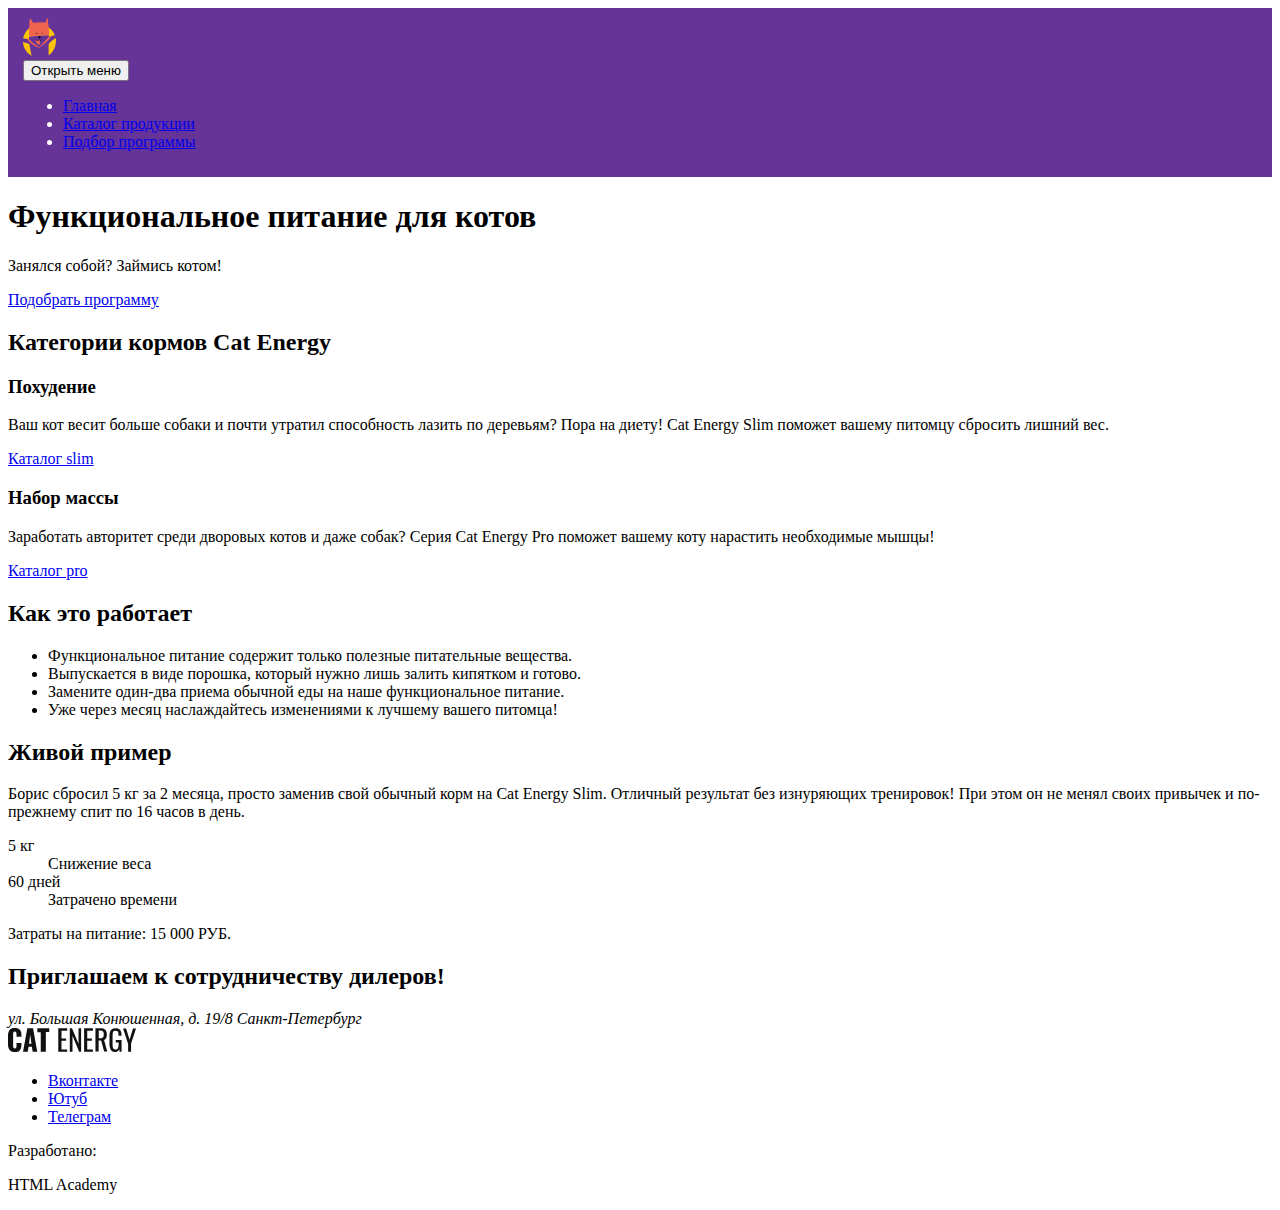
==== index.html @ b2263fe3 "Deploying to gh-pages from @ Darrres/2329309-cat-energy-2@6ab09c2be4e5ae93dc89488f5a3c8273538a83f4 🚀" ====
<!DOCTYPE html><html class="page" lang="ru"><head><meta charset="UTF-8"><title>Cat Energy</title><meta name="viewport" content="width=device-width,initial-scale=1"><link rel="stylesheet" href="styles/styles.css"><script src="scripts/index.js" defer="defer"></script></head><body class="page__body"><header class="header"><a class="header__logo" href="index.html"><img class="header__logo-image" src="images/logo-mobile.svg" width="33" height="38" alt="Логотип Cat Energy"></a><nav class="navigation"><button class="navigation__toggle" type="button"><span class="visually-hidden">Открыть меню</span></button><ul class="navigation__list site-menu"><li class="site-menu__item"><a class="site-menu__link" href="index.html">Главная</a></li><li class="site-menu__item"><a class="site-menu__link" href="catalog.html">Каталог продукции</a></li><li class="site-menu__item"><a class="site-menu__link" href="#">Подбор программы</a></li></ul></nav></header><main class="main"><section class="hero"><h1 class="hero__title">Функциональное питание для котов</h1><p class="hero__text">Занялся собой? Займись котом!</p><a class="hero__button" href="#">Подобрать программу</a></section><section class="programs"><h2 class="visually-hidden">Категории кормов Cat Energy</h2><div class="programs__wrapper programs-card"><h3 class="programs-card__title">Похудение</h3><p class="programs-card__text">Ваш кот весит больше собаки и почти утратил способность лазить по деревьям? Пора на диету! Cat Energy Slim поможет вашему питомцу сбросить лишний вес.</p><a class="programs-card__button" href="#">Каталог slim</a></div><div class="programs__wrapper programs-card"><h3 class="programs-card__title">Набор массы</h3><p class="programs-card__text">Заработать авторитет среди дворовых котов и даже собак? Серия Cat Energy Pro поможет вашему коту нарастить необходимые мышцы!</p><a class="programs-card__button" href="#">Каталог pro</a></div></section><section class="process"><h2 class="process__title">Как это работает</h2><ul class="process__list"><li class="process__item">Функциональное питание содержит только полезные питательные вещества.</li><li class="process__item">Выпускается в виде порошка, который нужно лишь залить кипятком и готово.</li><li class="process__item">Замените один-два приема обычной еды на наше функциональное питание.</li><li class="process__item">Уже через месяц наслаждайтесь изменениями к лучшему вашего питомца!</li></ul></section><section class="example"><h2 class="example__title">Живой пример</h2><p class="example__text">Борис сбросил 5 кг за 2 месяца, просто заменив свой обычный корм на Cat Energy Slim. Отличный результат без изнуряющих тренировок! При этом он не менял своих привычек и по-прежнему спит по 16 часов в день.</p><dl class="example__list"><div class="example__item"><dt class="example__number">5 кг</dt><dd class="example__description">Снижение веса</dd></div><div class="example__item"><dt class="example__number">60 дней</dt><dd class="example__description">Затрачено времени</dd></div></dl><p class="example__spand">Затраты на питание: 15 000 РУБ.</p></section><section class="partnership"><h2 class="partnership__title">Приглашаем к сотрудничеству дилеров!</h2><address class="partnership__adress">ул. Большая Конюшенная, д. 19/8 Санкт-Петербург</address></section></main><footer class="footer"><a class="footer__logo" href="index.html"><img class="footer__logo-name" src="images/logo-name.svg" width="128" height="24" alt="Логотип Cat Energy"></a><ul class="footer__list social"><li class="social__item"><a class="social__link" href="#"><span class="visually-hidden">Вконтакте</span></a></li><li class="social__item"><a class="social__link" href="#"><span class="visually-hidden">Ютуб</span></a></li><li class="social__item"><a class="social__link" href="#"><span class="visually-hidden">Телеграм</span></a></li></ul><div class="footer__developer developer"><span class="visually-hidden">Разработано:</span><p class="developer__text">HTML Academy</p></div></footer></body></html>
---- styles/styles.css ----
.header{color:#fff;background-color:#639;padding:10px 15px}
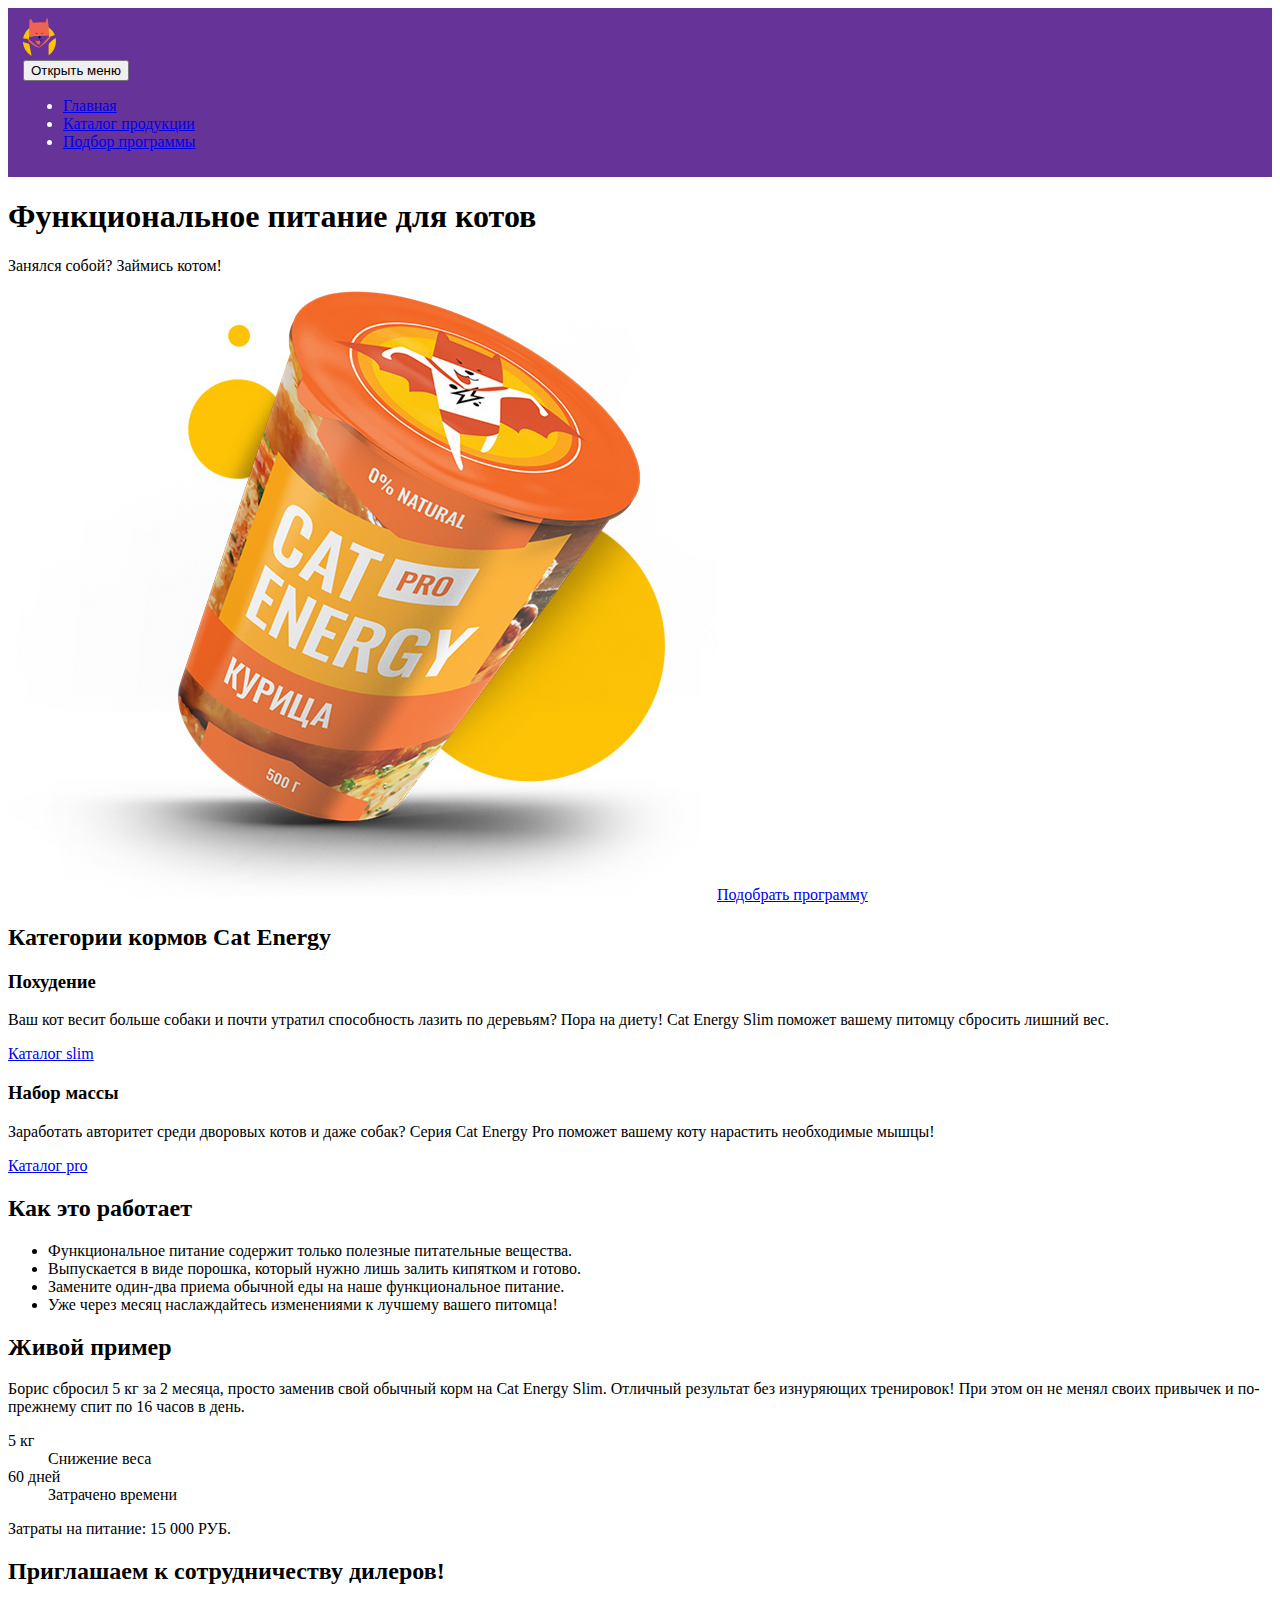
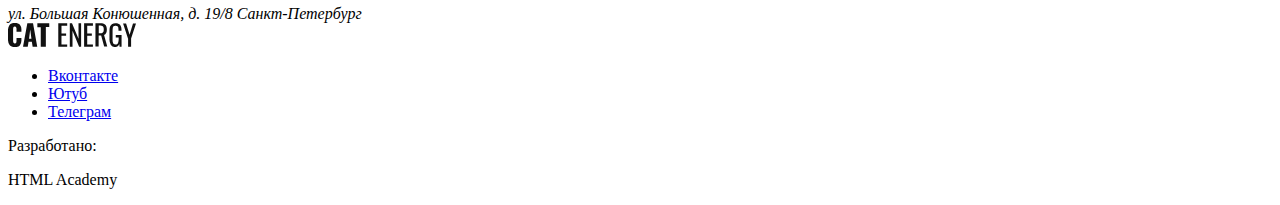
==== commit 2a212872: "Deploying to gh-pages from @ Darrres/2329309-cat-energy-2@322de628697f7ac5a20316a4267c44ca3bed93e6 🚀" ====
--- a/index.html
+++ b/index.html
@@ -1 +1 @@
-<!DOCTYPE html><html class="page" lang="ru"><head><meta charset="UTF-8"><title>Cat Energy</title><meta name="viewport" content="width=device-width,initial-scale=1"><link rel="stylesheet" href="styles/styles.css"><script src="scripts/index.js" defer="defer"></script></head><body class="page__body"><header class="header"><a class="header__logo" href="index.html"><img class="header__logo-image" src="images/logo-mobile.svg" width="33" height="38" alt="Логотип Cat Energy"></a><nav class="navigation"><button class="navigation__toggle" type="button"><span class="visually-hidden">Открыть меню</span></button><ul class="navigation__list site-menu"><li class="site-menu__item"><a class="site-menu__link" href="index.html">Главная</a></li><li class="site-menu__item"><a class="site-menu__link" href="catalog.html">Каталог продукции</a></li><li class="site-menu__item"><a class="site-menu__link" href="#">Подбор программы</a></li></ul></nav></header><main class="main"><section class="hero"><h1 class="hero__title">Функциональное питание для котов</h1><p class="hero__text">Занялся собой? Займись котом!</p><a class="hero__button" href="#">Подобрать программу</a></section><section class="programs"><h2 class="visually-hidden">Категории кормов Cat Energy</h2><div class="programs__wrapper programs-card"><h3 class="programs-card__title">Похудение</h3><p class="programs-card__text">Ваш кот весит больше собаки и почти утратил способность лазить по деревьям? Пора на диету! Cat Energy Slim поможет вашему питомцу сбросить лишний вес.</p><a class="programs-card__button" href="#">Каталог slim</a></div><div class="programs__wrapper programs-card"><h3 class="programs-card__title">Набор массы</h3><p class="programs-card__text">Заработать авторитет среди дворовых котов и даже собак? Серия Cat Energy Pro поможет вашему коту нарастить необходимые мышцы!</p><a class="programs-card__button" href="#">Каталог pro</a></div></section><section class="process"><h2 class="process__title">Как это работает</h2><ul class="process__list"><li class="process__item">Функциональное питание содержит только полезные питательные вещества.</li><li class="process__item">Выпускается в виде порошка, который нужно лишь залить кипятком и готово.</li><li class="process__item">Замените один-два приема обычной еды на наше функциональное питание.</li><li class="process__item">Уже через месяц наслаждайтесь изменениями к лучшему вашего питомца!</li></ul></section><section class="example"><h2 class="example__title">Живой пример</h2><p class="example__text">Борис сбросил 5 кг за 2 месяца, просто заменив свой обычный корм на Cat Energy Slim. Отличный результат без изнуряющих тренировок! При этом он не менял своих привычек и по-прежнему спит по 16 часов в день.</p><dl class="example__list"><div class="example__item"><dt class="example__number">5 кг</dt><dd class="example__description">Снижение веса</dd></div><div class="example__item"><dt class="example__number">60 дней</dt><dd class="example__description">Затрачено времени</dd></div></dl><p class="example__spand">Затраты на питание: 15 000 РУБ.</p></section><section class="partnership"><h2 class="partnership__title">Приглашаем к сотрудничеству дилеров!</h2><address class="partnership__adress">ул. Большая Конюшенная, д. 19/8 Санкт-Петербург</address></section></main><footer class="footer"><a class="footer__logo" href="index.html"><img class="footer__logo-name" src="images/logo-name.svg" width="128" height="24" alt="Логотип Cat Energy"></a><ul class="footer__list social"><li class="social__item"><a class="social__link" href="#"><span class="visually-hidden">Вконтакте</span></a></li><li class="social__item"><a class="social__link" href="#"><span class="visually-hidden">Ютуб</span></a></li><li class="social__item"><a class="social__link" href="#"><span class="visually-hidden">Телеграм</span></a></li></ul><div class="footer__developer developer"><span class="visually-hidden">Разработано:</span><p class="developer__text">HTML Academy</p></div></footer></body></html>+<!DOCTYPE html><html class="page" lang="ru"><head><meta charset="UTF-8"><title>Cat Energy</title><meta name="viewport" content="width=device-width,initial-scale=1"><link rel="icon" href="favicon.ico"><link rel="icon" href="favicons/icon.svg" type="image/svg+xml"><link rel="apple-touch-icon" href="favicons/apple.png"><link rel="manifest" href="manifest.webmanifest"><link rel="stylesheet" href="styles/styles.css"><script src="scripts/index.js" defer="defer"></script></head><body class="page__body"><header class="header"><a class="header__logo" href="index.html"><img class="header__logo-image" src="images/logo-mobile.svg" width="33" height="38" alt="Логотип Cat Energy"></a><nav class="navigation"><button class="navigation__toggle" type="button"><span class="visually-hidden">Открыть меню</span></button><ul class="navigation__list site-menu"><li class="site-menu__item"><a class="site-menu__link" href="index.html">Главная</a></li><li class="site-menu__item"><a class="site-menu__link" href="catalog.html">Каталог продукции</a></li><li class="site-menu__item"><a class="site-menu__link" href="#">Подбор программы</a></li></ul></nav></header><main class="main"><section class="hero"><h1 class="hero__title">Функциональное питание для котов</h1><p class="hero__text">Занялся собой? Займись котом!</p><picture><source media="(min-width: 1440px)" width="552" height="499" srcset="images/hero-desktop@1x.png@1x.png, images/hero-desktop@2x.png 2x" type="image/png"><source media="(min-width: 768px)" width="709" height="609" srcset="images/hero-tablet@1x.png, images/hero-tablet@2x.png 2x" type="image/png"><img class="hero__image" width="280" height="270" src="images/hero-mobile@1x.png" srcset="images/hero-mobile@2x.png 2x" alt="Банка корма со вкусом курицы 500 грамм"></picture><a class="hero__button" href="#">Подобрать программу</a></section><section class="programs"><h2 class="visually-hidden">Категории кормов Cat Energy</h2><div class="programs__wrapper programs-card"><h3 class="programs-card__title">Похудение</h3><p class="programs-card__text">Ваш кот весит больше собаки и почти утратил способность лазить по деревьям? Пора на диету! Cat Energy Slim поможет вашему питомцу сбросить лишний вес.</p><a class="programs-card__button" href="#">Каталог slim</a></div><div class="programs__wrapper programs-card"><h3 class="programs-card__title">Набор массы</h3><p class="programs-card__text">Заработать авторитет среди дворовых котов и даже собак? Серия Cat Energy Pro поможет вашему коту нарастить необходимые мышцы!</p><a class="programs-card__button" href="#">Каталог pro</a></div></section><section class="process"><h2 class="process__title">Как это работает</h2><ul class="process__list"><li class="process__item">Функциональное питание содержит только полезные питательные вещества.</li><li class="process__item">Выпускается в виде порошка, который нужно лишь залить кипятком и готово.</li><li class="process__item">Замените один-два приема обычной еды на наше функциональное питание.</li><li class="process__item">Уже через месяц наслаждайтесь изменениями к лучшему вашего питомца!</li></ul></section><section class="example"><h2 class="example__title">Живой пример</h2><p class="example__text">Борис сбросил 5 кг за 2 месяца, просто заменив свой обычный корм на Cat Energy Slim. Отличный результат без изнуряющих тренировок! При этом он не менял своих привычек и по-прежнему спит по 16 часов в день.</p><dl class="example__list"><div class="example__item"><dt class="example__number">5 кг</dt><dd class="example__description">Снижение веса</dd></div><div class="example__item"><dt class="example__number">60 дней</dt><dd class="example__description">Затрачено времени</dd></div></dl><p class="example__spand">Затраты на питание: 15 000 РУБ.</p></section><section class="partnership"><h2 class="partnership__title">Приглашаем к сотрудничеству дилеров!</h2><address class="partnership__adress">ул. Большая Конюшенная, д. 19/8 Санкт-Петербург</address></section></main><footer class="footer"><a class="footer__logo" href="index.html"><img class="footer__logo-name" src="images/logo-name.svg" width="128" height="24" alt="Логотип Cat Energy"></a><ul class="footer__list social"><li class="social__item"><a class="social__link" href="#"><span class="visually-hidden">Вконтакте</span></a></li><li class="social__item"><a class="social__link" href="#"><span class="visually-hidden">Ютуб</span></a></li><li class="social__item"><a class="social__link" href="#"><span class="visually-hidden">Телеграм</span></a></li></ul><div class="footer__developer developer"><span class="visually-hidden">Разработано:</span><p class="developer__text">HTML Academy</p></div></footer></body></html>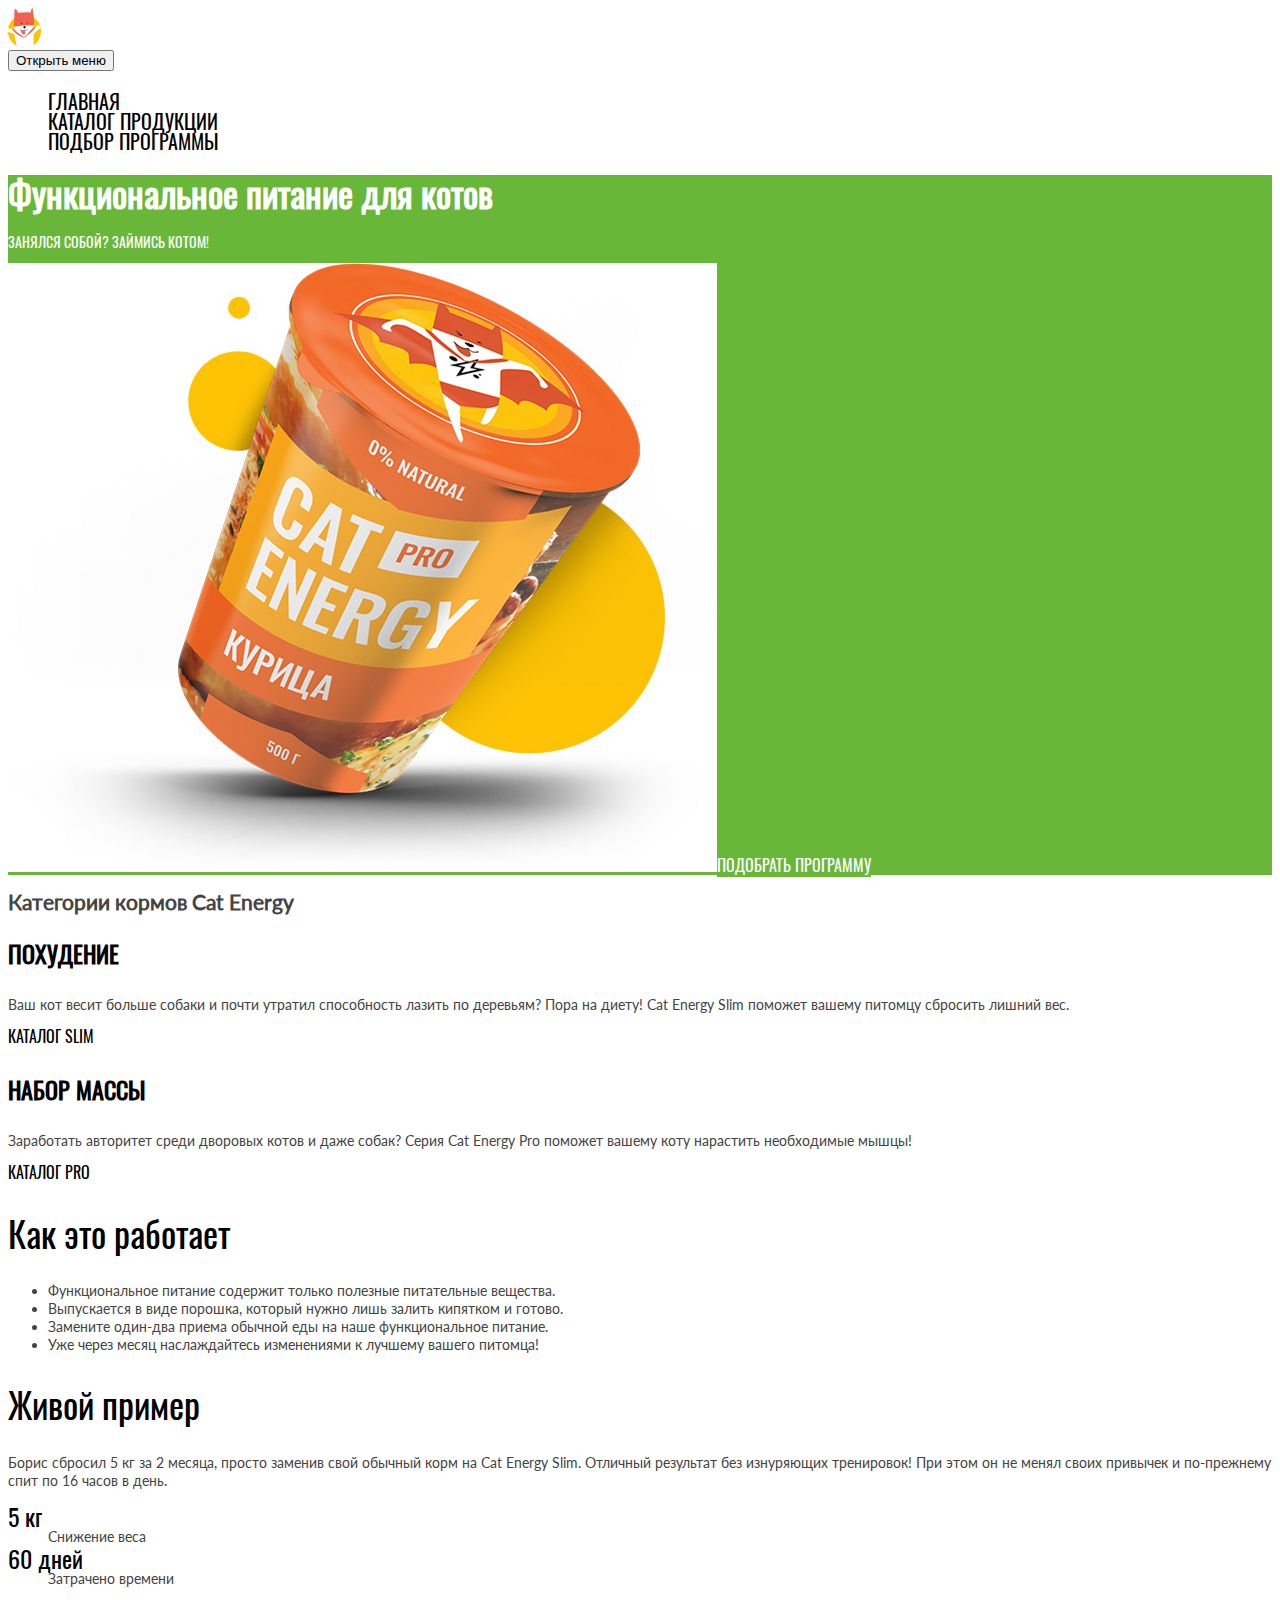
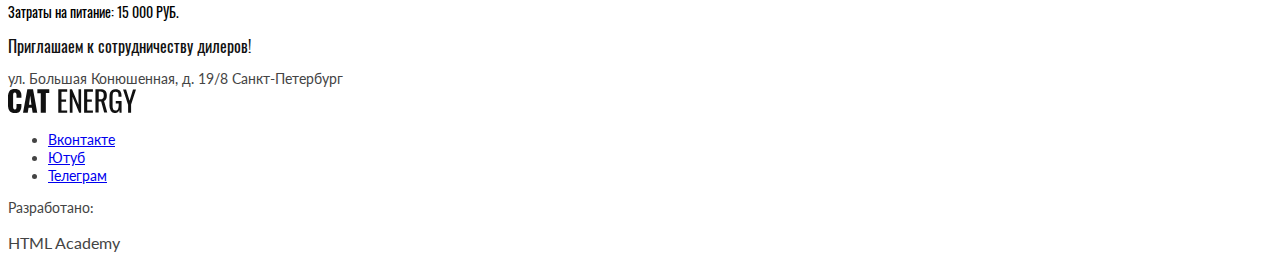
==== commit 1fc30ce4: "Deploying to gh-pages from @ Darrres/2329309-cat-energy-2@19cb2dcc99da6572264961e68a40e90d41cc7795 🚀" ====
--- a/index.html
+++ b/index.html
@@ -1 +1 @@
-<!DOCTYPE html><html class="page" lang="ru"><head><meta charset="UTF-8"><title>Cat Energy</title><meta name="viewport" content="width=device-width,initial-scale=1"><link rel="icon" href="favicon.ico"><link rel="icon" href="favicons/icon.svg" type="image/svg+xml"><link rel="apple-touch-icon" href="favicons/apple.png"><link rel="manifest" href="manifest.webmanifest"><link rel="stylesheet" href="styles/styles.css"><script src="scripts/index.js" defer="defer"></script></head><body class="page__body"><header class="header"><a class="header__logo" href="index.html"><img class="header__logo-image" src="images/logo-mobile.svg" width="33" height="38" alt="Логотип Cat Energy"></a><nav class="navigation"><button class="navigation__toggle" type="button"><span class="visually-hidden">Открыть меню</span></button><ul class="navigation__list site-menu"><li class="site-menu__item"><a class="site-menu__link" href="index.html">Главная</a></li><li class="site-menu__item"><a class="site-menu__link" href="catalog.html">Каталог продукции</a></li><li class="site-menu__item"><a class="site-menu__link" href="#">Подбор программы</a></li></ul></nav></header><main class="main"><section class="hero"><h1 class="hero__title">Функциональное питание для котов</h1><p class="hero__text">Занялся собой? Займись котом!</p><picture><source media="(min-width: 1440px)" width="552" height="499" srcset="images/hero-desktop@1x.png@1x.png, images/hero-desktop@2x.png 2x" type="image/png"><source media="(min-width: 768px)" width="709" height="609" srcset="images/hero-tablet@1x.png, images/hero-tablet@2x.png 2x" type="image/png"><img class="hero__image" width="280" height="270" src="images/hero-mobile@1x.png" srcset="images/hero-mobile@2x.png 2x" alt="Банка корма со вкусом курицы 500 грамм"></picture><a class="hero__button" href="#">Подобрать программу</a></section><section class="programs"><h2 class="visually-hidden">Категории кормов Cat Energy</h2><div class="programs__wrapper programs-card"><h3 class="programs-card__title">Похудение</h3><p class="programs-card__text">Ваш кот весит больше собаки и почти утратил способность лазить по деревьям? Пора на диету! Cat Energy Slim поможет вашему питомцу сбросить лишний вес.</p><a class="programs-card__button" href="#">Каталог slim</a></div><div class="programs__wrapper programs-card"><h3 class="programs-card__title">Набор массы</h3><p class="programs-card__text">Заработать авторитет среди дворовых котов и даже собак? Серия Cat Energy Pro поможет вашему коту нарастить необходимые мышцы!</p><a class="programs-card__button" href="#">Каталог pro</a></div></section><section class="process"><h2 class="process__title">Как это работает</h2><ul class="process__list"><li class="process__item">Функциональное питание содержит только полезные питательные вещества.</li><li class="process__item">Выпускается в виде порошка, который нужно лишь залить кипятком и готово.</li><li class="process__item">Замените один-два приема обычной еды на наше функциональное питание.</li><li class="process__item">Уже через месяц наслаждайтесь изменениями к лучшему вашего питомца!</li></ul></section><section class="example"><h2 class="example__title">Живой пример</h2><p class="example__text">Борис сбросил 5 кг за 2 месяца, просто заменив свой обычный корм на Cat Energy Slim. Отличный результат без изнуряющих тренировок! При этом он не менял своих привычек и по-прежнему спит по 16 часов в день.</p><dl class="example__list"><div class="example__item"><dt class="example__number">5 кг</dt><dd class="example__description">Снижение веса</dd></div><div class="example__item"><dt class="example__number">60 дней</dt><dd class="example__description">Затрачено времени</dd></div></dl><p class="example__spand">Затраты на питание: 15 000 РУБ.</p></section><section class="partnership"><h2 class="partnership__title">Приглашаем к сотрудничеству дилеров!</h2><address class="partnership__adress">ул. Большая Конюшенная, д. 19/8 Санкт-Петербург</address></section></main><footer class="footer"><a class="footer__logo" href="index.html"><img class="footer__logo-name" src="images/logo-name.svg" width="128" height="24" alt="Логотип Cat Energy"></a><ul class="footer__list social"><li class="social__item"><a class="social__link" href="#"><span class="visually-hidden">Вконтакте</span></a></li><li class="social__item"><a class="social__link" href="#"><span class="visually-hidden">Ютуб</span></a></li><li class="social__item"><a class="social__link" href="#"><span class="visually-hidden">Телеграм</span></a></li></ul><div class="footer__developer developer"><span class="visually-hidden">Разработано:</span><p class="developer__text">HTML Academy</p></div></footer></body></html>+<!DOCTYPE html><html class="page" lang="ru"><head><meta charset="UTF-8"><title>Cat Energy</title><meta name="viewport" content="width=device-width,initial-scale=1"><link rel="icon" href="favicon.ico"><link rel="icon" href="favicons/icon.svg" type="image/svg+xml"><link rel="apple-touch-icon" href="favicons/apple.png"><link rel="manifest" href="manifest.webmanifest"><link rel="stylesheet" href="styles/styles.css"><script src="scripts/index.js" defer="defer"></script></head><body class="page__body"><header class="header"><a class="header__logo" href="index.html"><img class="header__logo-image" src="images/logo-mobile.svg" width="33" height="38" alt="Логотип Cat Energy"></a><nav class="navigation"><button class="navigation__toggle" type="button"><span class="visually-hidden">Открыть меню</span></button><ul class="navigation__list site-menu"><li class="site-menu__item"><a class="site-menu__link" href="index.html">Главная</a></li><li class="site-menu__item"><a class="site-menu__link" href="catalog.html">Каталог продукции</a></li><li class="site-menu__item"><a class="site-menu__link" href="#">Подбор программы</a></li></ul></nav></header><main class="main"><section class="hero"><h1 class="hero__title">Функциональное питание для котов</h1><p class="hero__text">Занялся собой? Займись котом!</p><picture><source media="(min-width: 1440px)" width="552" height="499" srcset="images/hero-desktop@1x.png@1x.png, images/hero-desktop@2x.png 2x" type="image/png"><source media="(min-width: 768px)" width="709" height="609" srcset="images/hero-tablet@1x.png, images/hero-tablet@2x.png 2x" type="image/png"><img class="hero__image" width="280" height="270" src="images/hero-mobile@1x.png" srcset="images/hero-mobile@2x.png 2x" alt="Банка корма со вкусом курицы 500 грамм"></picture><a class="hero__button button" href="#">Подобрать программу</a></section><section class="programs"><h2 class="visually-hidden">Категории кормов Cat Energy</h2><div class="programs__wrapper programs-card"><h3 class="programs-card__title">Похудение</h3><p class="programs-card__text">Ваш кот весит больше собаки и почти утратил способность лазить по деревьям? Пора на диету! Cat Energy Slim поможет вашему питомцу сбросить лишний вес.</p><a class="programs-card__button" href="#">Каталог slim</a></div><div class="programs__wrapper programs-card"><h3 class="programs-card__title">Набор массы</h3><p class="programs-card__text">Заработать авторитет среди дворовых котов и даже собак? Серия Cat Energy Pro поможет вашему коту нарастить необходимые мышцы!</p><a class="programs-card__button" href="#">Каталог pro</a></div></section><section class="process"><h2 class="process__title">Как это работает</h2><ul class="process__list"><li class="process__item">Функциональное питание содержит только полезные питательные вещества.</li><li class="process__item">Выпускается в виде порошка, который нужно лишь залить кипятком и готово.</li><li class="process__item">Замените один-два приема обычной еды на наше функциональное питание.</li><li class="process__item">Уже через месяц наслаждайтесь изменениями к лучшему вашего питомца!</li></ul></section><section class="example"><h2 class="example__title">Живой пример</h2><p class="example__text">Борис сбросил 5 кг за 2 месяца, просто заменив свой обычный корм на Cat Energy Slim. Отличный результат без изнуряющих тренировок! При этом он не менял своих привычек и по-прежнему спит по 16 часов в день.</p><dl class="example__list"><div class="example__item"><dt class="example__number">5 кг</dt><dd class="example__description">Снижение веса</dd></div><div class="example__item"><dt class="example__number">60 дней</dt><dd class="example__description">Затрачено времени</dd></div></dl><p class="example__spand">Затраты на питание: 15 000 РУБ.</p></section><section class="partnership"><h2 class="partnership__title">Приглашаем к сотрудничеству дилеров!</h2><address class="partnership__adress">ул. Большая Конюшенная, д. 19/8 Санкт-Петербург</address></section></main><footer class="footer"><a class="footer__logo" href="index.html"><img class="footer__logo-name" src="images/logo-name.svg" width="128" height="24" alt="Логотип Cat Energy"></a><ul class="footer__list social"><li class="social__item"><a class="social__link" href="#"><span class="visually-hidden">Вконтакте</span></a></li><li class="social__item"><a class="social__link" href="#"><span class="visually-hidden">Ютуб</span></a></li><li class="social__item"><a class="social__link" href="#"><span class="visually-hidden">Телеграм</span></a></li></ul><div class="footer__developer developer"><span class="visually-hidden">Разработано:</span><p class="developer__text">HTML Academy</p></div></footer></body></html>--- a/styles/styles.css
+++ b/styles/styles.css
@@ -1 +1 @@
-.header{color:#fff;background-color:#639;padding:10px 15px}+@font-face{font-family:Lato;font-weight:400;font-style:normal;font-display:swap;src:url(../fonts/lato/Lato-Regular.woff2)format("woff2")}@font-face{font-family:Oswald;font-weight:400;font-style:normal;font-display:swap;src:url(../fonts/oswald/oswaldregular.woff2)format("woff2")}body{color:#444;font-family:Lato,sans-serif;font-size:14px;line-height:18px}.button{color:#fff;text-align:center;text-transform:uppercase;background-color:#68b738;font-family:Oswald,sans-serif;font-size:16px;line-height:20px;text-decoration:none}.site-menu{font-family:Oswald,sans-serif;font-size:20px;line-height:20px;list-style-type:none}.site-menu__link{color:#000;text-transform:uppercase;text-decoration:none}.hero{color:#fff;background-color:#68b738;font-family:Oswald,sans-serif}.hero__title{font-size:36px;line-height:36px}.hero__text{text-transform:uppercase;line-height:14px}.programs-card__title{color:#000;text-transform:uppercase;font-family:Oswald,sans-serif;font-size:24px;line-height:37px}.programs-card__button{color:#000;text-transform:uppercase;font-family:Oswald,sans-serif;font-size:16px;line-height:16px;text-decoration:none}.process__title,.example__title{color:#000;font-family:Oswald,sans-serif;font-size:36px;font-weight:400;line-height:40px}.example__number{color:#000;font-family:Oswald,sans-serif;font-size:24px;font-weight:400;line-height:24px}.example__spand{color:#000;font-family:Oswald,sans-serif;font-weight:400;line-height:20px}.partnership__title{color:#111;font-family:Oswald,sans-serif;font-size:16px;font-weight:400;line-height:20px}.partnership__adress{font-style:normal;line-height:20px}.developer__text{font-size:16px;font-weight:400;line-height:20px}.product-card__title{color:#222;font-family:Oswald,sans-serif;font-size:16px;font-weight:400;line-height:20px}.product-card__item{font-size:12px;line-height:16px}.show-more__title{color:#111;text-transform:uppercase;font-family:Oswald,sans-serif;font-size:16px;font-weight:400;line-height:20px}.show-more__button{color:#444;text-align:center;text-transform:uppercase;background-color:#f2f2f2;font-family:Oswald,sans-serif;font-size:16px;line-height:20px;text-decoration:none}.catalog-additional__title{color:#000;font-family:Oswald,sans-serif;font-size:24px;font-weight:400;line-height:24px}.additional-card__title{color:#222;font-family:Oswald,sans-serif;font-size:16px;font-weight:400;line-height:16px}.additional-card__quantity,.additional-card__price{line-height:14px}.promo{color:#fff;background-color:#68b738;font-size:16px;font-weight:400;line-height:20px}.subscribe__title{color:#000;font-family:Oswald,sans-serif;font-size:24px;font-weight:400;line-height:24px}.subscribe__text{color:#000;font-family:Oswald,sans-serif;font-size:16px;font-weight:400;line-height:24px}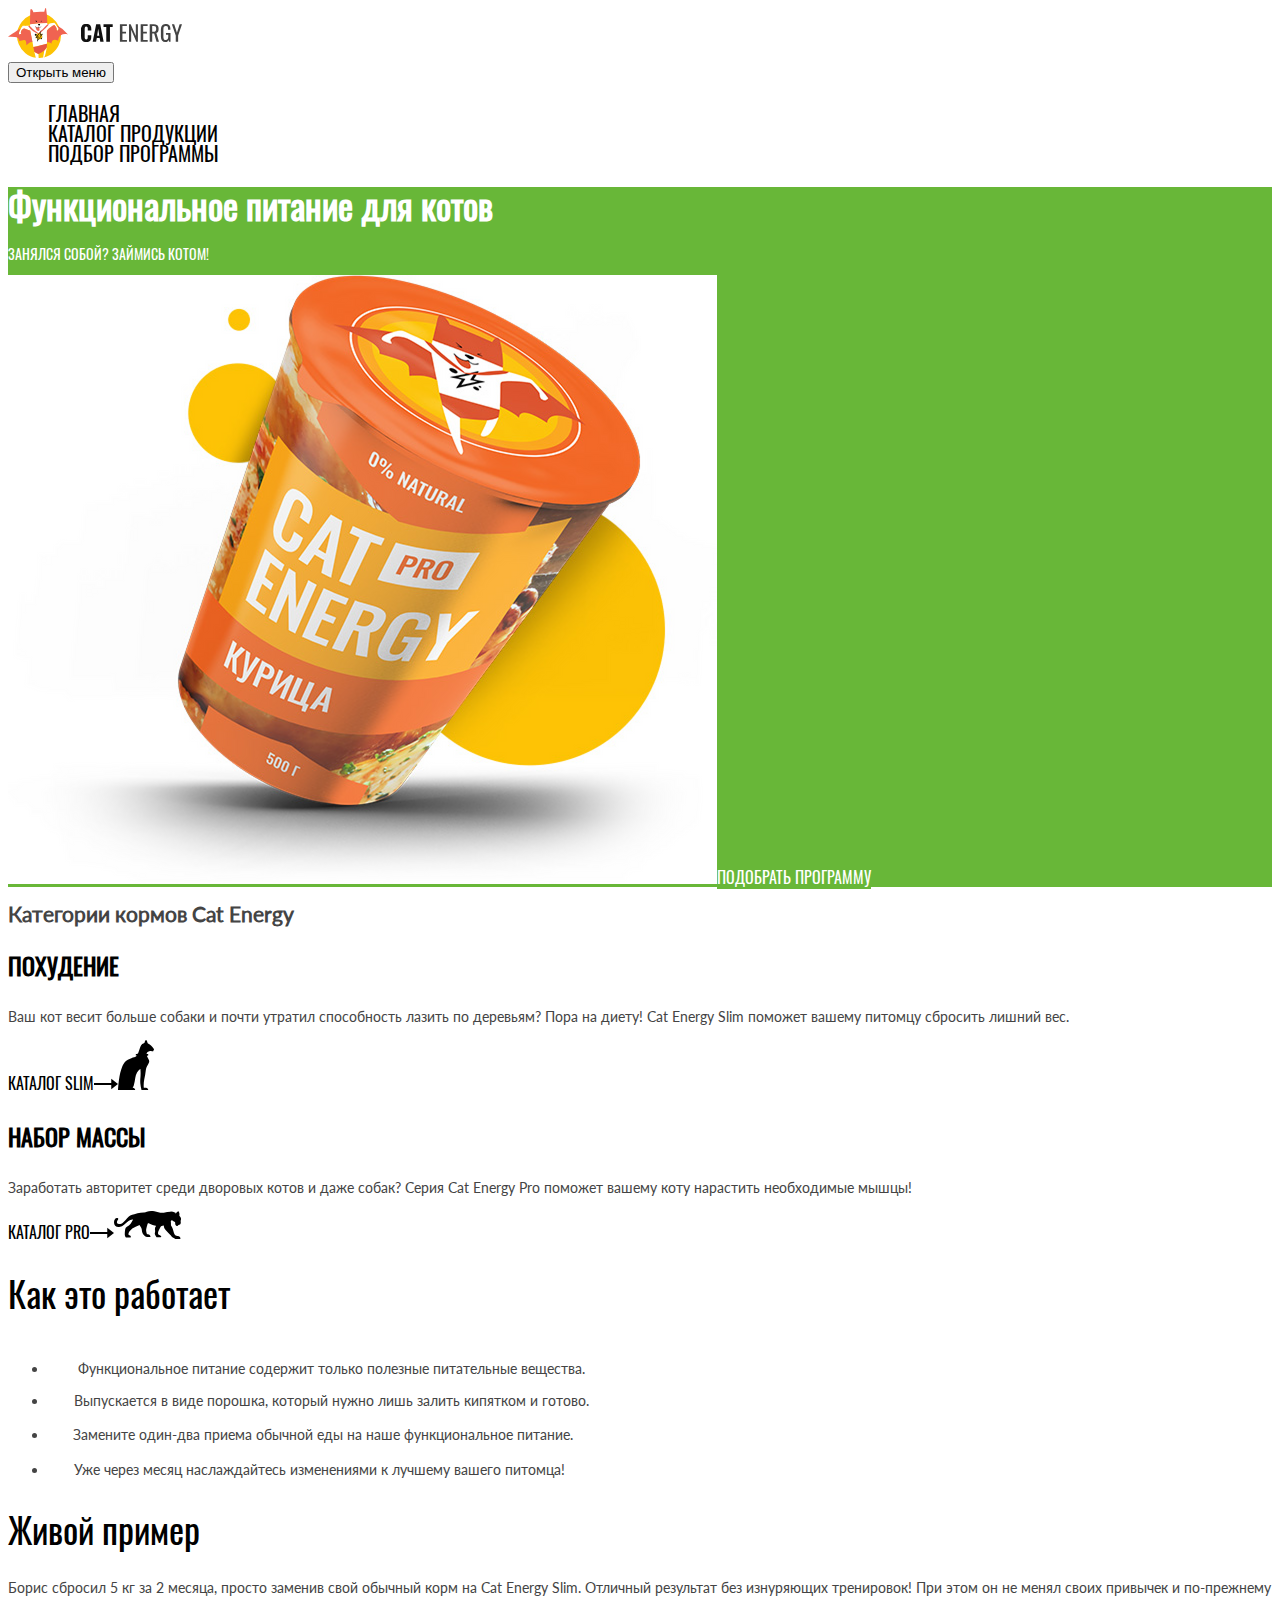
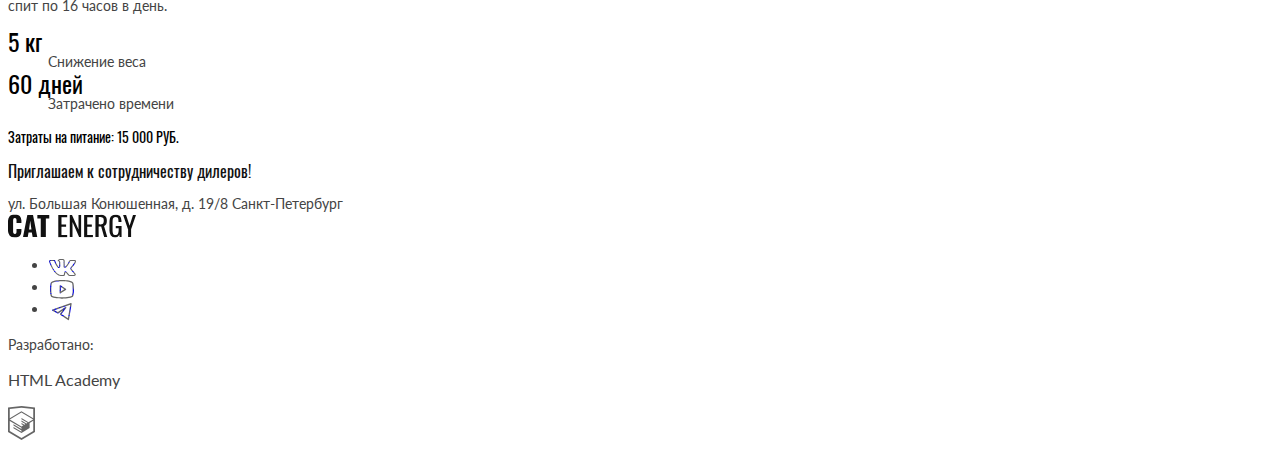
==== commit 101dad10: "Deploying to gh-pages from @ Darrres/2329309-cat-energy-2@dba6a473214fdc9c0286d005260454de87fe9e67 🚀" ====
--- a/index.html
+++ b/index.html
@@ -1 +1 @@
-<!DOCTYPE html><html class="page" lang="ru"><head><meta charset="UTF-8"><title>Cat Energy</title><meta name="viewport" content="width=device-width,initial-scale=1"><link rel="icon" href="favicon.ico"><link rel="icon" href="favicons/icon.svg" type="image/svg+xml"><link rel="apple-touch-icon" href="favicons/apple.png"><link rel="manifest" href="manifest.webmanifest"><link rel="stylesheet" href="styles/styles.css"><script src="scripts/index.js" defer="defer"></script></head><body class="page__body"><header class="header"><a class="header__logo" href="index.html"><img class="header__logo-image" src="images/logo-mobile.svg" width="33" height="38" alt="Логотип Cat Energy"></a><nav class="navigation"><button class="navigation__toggle" type="button"><span class="visually-hidden">Открыть меню</span></button><ul class="navigation__list site-menu"><li class="site-menu__item"><a class="site-menu__link" href="index.html">Главная</a></li><li class="site-menu__item"><a class="site-menu__link" href="catalog.html">Каталог продукции</a></li><li class="site-menu__item"><a class="site-menu__link" href="#">Подбор программы</a></li></ul></nav></header><main class="main"><section class="hero"><h1 class="hero__title">Функциональное питание для котов</h1><p class="hero__text">Занялся собой? Займись котом!</p><picture><source media="(min-width: 1440px)" width="552" height="499" srcset="images/hero-desktop@1x.png@1x.png, images/hero-desktop@2x.png 2x" type="image/png"><source media="(min-width: 768px)" width="709" height="609" srcset="images/hero-tablet@1x.png, images/hero-tablet@2x.png 2x" type="image/png"><img class="hero__image" width="280" height="270" src="images/hero-mobile@1x.png" srcset="images/hero-mobile@2x.png 2x" alt="Банка корма со вкусом курицы 500 грамм"></picture><a class="hero__button button" href="#">Подобрать программу</a></section><section class="programs"><h2 class="visually-hidden">Категории кормов Cat Energy</h2><div class="programs__wrapper programs-card"><h3 class="programs-card__title">Похудение</h3><p class="programs-card__text">Ваш кот весит больше собаки и почти утратил способность лазить по деревьям? Пора на диету! Cat Energy Slim поможет вашему питомцу сбросить лишний вес.</p><a class="programs-card__button" href="#">Каталог slim</a></div><div class="programs__wrapper programs-card"><h3 class="programs-card__title">Набор массы</h3><p class="programs-card__text">Заработать авторитет среди дворовых котов и даже собак? Серия Cat Energy Pro поможет вашему коту нарастить необходимые мышцы!</p><a class="programs-card__button" href="#">Каталог pro</a></div></section><section class="process"><h2 class="process__title">Как это работает</h2><ul class="process__list"><li class="process__item">Функциональное питание содержит только полезные питательные вещества.</li><li class="process__item">Выпускается в виде порошка, который нужно лишь залить кипятком и готово.</li><li class="process__item">Замените один-два приема обычной еды на наше функциональное питание.</li><li class="process__item">Уже через месяц наслаждайтесь изменениями к лучшему вашего питомца!</li></ul></section><section class="example"><h2 class="example__title">Живой пример</h2><p class="example__text">Борис сбросил 5 кг за 2 месяца, просто заменив свой обычный корм на Cat Energy Slim. Отличный результат без изнуряющих тренировок! При этом он не менял своих привычек и по-прежнему спит по 16 часов в день.</p><dl class="example__list"><div class="example__item"><dt class="example__number">5 кг</dt><dd class="example__description">Снижение веса</dd></div><div class="example__item"><dt class="example__number">60 дней</dt><dd class="example__description">Затрачено времени</dd></div></dl><p class="example__spand">Затраты на питание: 15 000 РУБ.</p></section><section class="partnership"><h2 class="partnership__title">Приглашаем к сотрудничеству дилеров!</h2><address class="partnership__adress">ул. Большая Конюшенная, д. 19/8 Санкт-Петербург</address></section></main><footer class="footer"><a class="footer__logo" href="index.html"><img class="footer__logo-name" src="images/logo-name.svg" width="128" height="24" alt="Логотип Cat Energy"></a><ul class="footer__list social"><li class="social__item"><a class="social__link" href="#"><span class="visually-hidden">Вконтакте</span></a></li><li class="social__item"><a class="social__link" href="#"><span class="visually-hidden">Ютуб</span></a></li><li class="social__item"><a class="social__link" href="#"><span class="visually-hidden">Телеграм</span></a></li></ul><div class="footer__developer developer"><span class="visually-hidden">Разработано:</span><p class="developer__text">HTML Academy</p></div></footer></body></html>+<!DOCTYPE html><html class="page" lang="ru"><head><meta charset="UTF-8"><title>Cat Energy</title><meta name="viewport" content="width=device-width,initial-scale=1"><link rel="icon" href="favicon.ico"><link rel="icon" href="favicons/icon.svg" type="image/svg+xml"><link rel="apple-touch-icon" href="favicons/apple.png"><link rel="manifest" href="manifest.webmanifest"><link rel="stylesheet" href="styles/styles.css"><script src="scripts/index.js" defer="defer"></script></head><body class="page__body"><header class="header"><a class="header__logo" href="index.html"><picture><source media="(min-width: 1440px)" width="202" height="59" srcset="images/logo-desktop.svg" type="image/svg+xml"><source media="(min-width: 768px)" width="174" height="50" srcset="images/logo-tablet.svg" type="image/svg+xml"><img class="header__logo-image" width="33" height="38" src="images/logo-mobile.svg" alt="Логотип Cat Energy"></picture></a><nav class="navigation"><button class="navigation__toggle" type="button"><span class="visually-hidden">Открыть меню</span></button><ul class="navigation__list site-menu"><li class="site-menu__item"><a class="site-menu__link" href="index.html">Главная</a></li><li class="site-menu__item"><a class="site-menu__link" href="catalog.html">Каталог продукции</a></li><li class="site-menu__item"><a class="site-menu__link" href="#">Подбор программы</a></li></ul></nav></header><main class="main"><section class="hero"><h1 class="hero__title">Функциональное питание для котов</h1><p class="hero__text">Занялся собой? Займись котом!</p><picture><source media="(min-width: 1440px)" width="552" height="499" srcset="images/hero-desktop@1x.png@1x.png, images/hero-desktop@2x.png 2x" type="image/png"><source media="(min-width: 768px)" width="709" height="609" srcset="images/hero-tablet@1x.png, images/hero-tablet@2x.png 2x" type="image/png"><img class="hero__image" width="280" height="270" src="images/hero-mobile@1x.png" srcset="images/hero-mobile@2x.png 2x" alt="Банка корма со вкусом курицы 500 грамм"></picture><a class="hero__button button" href="#">Подобрать программу</a></section><section class="programs"><h2 class="visually-hidden">Категории кормов Cat Energy</h2><div class="programs__wrapper programs-card programs-card--slim"><h3 class="programs-card__title">Похудение</h3><p class="programs-card__text">Ваш кот весит больше собаки и почти утратил способность лазить по деревьям? Пора на диету! Cat Energy Slim поможет вашему питомцу сбросить лишний вес.</p><a class="programs-card__button" href="#">Каталог slim</a></div><div class="programs__wrapper programs-card programs-card--pro"><h3 class="programs-card__title">Набор массы</h3><p class="programs-card__text">Заработать авторитет среди дворовых котов и даже собак? Серия Cat Energy Pro поможет вашему коту нарастить необходимые мышцы!</p><a class="programs-card__button" href="#">Каталог pro</a></div></section><section class="process"><h2 class="process__title">Как это работает</h2><ul class="process__list"><li class="process__item process__item--leaf">Функциональное питание содержит только полезные питательные вещества.</li><li class="process__item process__item--powder">Выпускается в виде порошка, который нужно лишь залить кипятком и готово.</li><li class="process__item process__item--eat">Замените один-два приема обычной еды на наше функциональное питание.</li><li class="process__item process__item--clock">Уже через месяц наслаждайтесь изменениями к лучшему вашего питомца!</li></ul></section><section class="example"><h2 class="example__title">Живой пример</h2><p class="example__text">Борис сбросил 5 кг за 2 месяца, просто заменив свой обычный корм на Cat Energy Slim. Отличный результат без изнуряющих тренировок! При этом он не менял своих привычек и по-прежнему спит по 16 часов в день.</p><dl class="example__list"><div class="example__item"><dt class="example__number">5 кг</dt><dd class="example__description">Снижение веса</dd></div><div class="example__item"><dt class="example__number">60 дней</dt><dd class="example__description">Затрачено времени</dd></div></dl><p class="example__spand">Затраты на питание: 15 000 РУБ.</p></section><section class="partnership"><h2 class="partnership__title">Приглашаем к сотрудничеству дилеров!</h2><address class="partnership__adress">ул. Большая Конюшенная, д. 19/8 Санкт-Петербург</address></section></main><footer class="footer"><a class="footer__logo" href="index.html"><img class="footer__logo-name" src="images/logo-name.svg" width="128" height="24" alt="Логотип Cat Energy"></a><ul class="footer__list social"><li class="social__item"><a class="social__link social__link--vkontakte" href="#"><span class="visually-hidden">Вконтакте</span></a></li><li class="social__item"><a class="social__link social__link--youtube" href="#"><span class="visually-hidden">Ютуб</span></a></li><li class="social__item"><a class="social__link social__link--telegram" href="#"><span class="visually-hidden">Телеграм</span></a></li></ul><div class="footer__developer developer"><span class="visually-hidden">Разработано:</span><p class="developer__text">HTML Academy</p></div></footer></body></html>--- a/styles/styles.css
+++ b/styles/styles.css
@@ -1 +1 @@
-@font-face{font-family:Lato;font-weight:400;font-style:normal;font-display:swap;src:url(../fonts/lato/Lato-Regular.woff2)format("woff2")}@font-face{font-family:Oswald;font-weight:400;font-style:normal;font-display:swap;src:url(../fonts/oswald/oswaldregular.woff2)format("woff2")}body{color:#444;font-family:Lato,sans-serif;font-size:14px;line-height:18px}.button{color:#fff;text-align:center;text-transform:uppercase;background-color:#68b738;font-family:Oswald,sans-serif;font-size:16px;line-height:20px;text-decoration:none}.site-menu{font-family:Oswald,sans-serif;font-size:20px;line-height:20px;list-style-type:none}.site-menu__link{color:#000;text-transform:uppercase;text-decoration:none}.hero{color:#fff;background-color:#68b738;font-family:Oswald,sans-serif}.hero__title{font-size:36px;line-height:36px}.hero__text{text-transform:uppercase;line-height:14px}.programs-card__title{color:#000;text-transform:uppercase;font-family:Oswald,sans-serif;font-size:24px;line-height:37px}.programs-card__button{color:#000;text-transform:uppercase;font-family:Oswald,sans-serif;font-size:16px;line-height:16px;text-decoration:none}.process__title,.example__title{color:#000;font-family:Oswald,sans-serif;font-size:36px;font-weight:400;line-height:40px}.example__number{color:#000;font-family:Oswald,sans-serif;font-size:24px;font-weight:400;line-height:24px}.example__spand{color:#000;font-family:Oswald,sans-serif;font-weight:400;line-height:20px}.partnership__title{color:#111;font-family:Oswald,sans-serif;font-size:16px;font-weight:400;line-height:20px}.partnership__adress{font-style:normal;line-height:20px}.developer__text{font-size:16px;font-weight:400;line-height:20px}.product-card__title{color:#222;font-family:Oswald,sans-serif;font-size:16px;font-weight:400;line-height:20px}.product-card__item{font-size:12px;line-height:16px}.show-more__title{color:#111;text-transform:uppercase;font-family:Oswald,sans-serif;font-size:16px;font-weight:400;line-height:20px}.show-more__button{color:#444;text-align:center;text-transform:uppercase;background-color:#f2f2f2;font-family:Oswald,sans-serif;font-size:16px;line-height:20px;text-decoration:none}.catalog-additional__title{color:#000;font-family:Oswald,sans-serif;font-size:24px;font-weight:400;line-height:24px}.additional-card__title{color:#222;font-family:Oswald,sans-serif;font-size:16px;font-weight:400;line-height:16px}.additional-card__quantity,.additional-card__price{line-height:14px}.promo{color:#fff;background-color:#68b738;font-size:16px;font-weight:400;line-height:20px}.subscribe__title{color:#000;font-family:Oswald,sans-serif;font-size:24px;font-weight:400;line-height:24px}.subscribe__text{color:#000;font-family:Oswald,sans-serif;font-size:16px;font-weight:400;line-height:24px}+@font-face{font-family:Lato;font-weight:400;font-style:normal;font-display:swap;src:url(../fonts/lato/Lato-Regular.woff2)format("woff2")}@font-face{font-family:Oswald;font-weight:400;font-style:normal;font-display:swap;src:url(../fonts/oswald/oswaldregular.woff2)format("woff2")}body{color:#444;font-family:Lato,sans-serif;font-size:14px;line-height:18px}.button{color:#fff;text-align:center;text-transform:uppercase;background-color:#68b738;font-family:Oswald,sans-serif;font-size:16px;line-height:20px;text-decoration:none}.site-menu{font-family:Oswald,sans-serif;font-size:20px;line-height:20px;list-style-type:none}.site-menu__link{color:#000;text-transform:uppercase;text-decoration:none}.hero{color:#fff;background-color:#68b738;font-family:Oswald,sans-serif}.hero__title{font-size:36px;line-height:36px}.hero__text{text-transform:uppercase;line-height:14px}.programs-card__title{color:#000;text-transform:uppercase;font-family:Oswald,sans-serif;font-size:24px;line-height:37px}.programs-card__button{color:#000;text-transform:uppercase;font-family:Oswald,sans-serif;font-size:16px;line-height:16px;text-decoration:none}.programs-card__button:after{content:"";background-image:url(../icons/stack.svg#arrow);width:24px;height:12px;display:inline-block}.programs-card--slim:after{content:"";background-image:url(../icons/stack.svg#cat-slim);width:36px;height:50px;display:inline-block}.programs-card--pro:after{content:"";background-image:url(../icons/stack.svg#cat-pro);width:67px;height:28px;display:inline-block}.process__title{color:#000;font-family:Oswald,sans-serif;font-size:36px;font-weight:400;line-height:40px}.process__item--leaf:before{content:"";background-image:url(../icons/stack.svg#icon-leaf);width:30px;height:32px;display:inline-block}.process__item--powder:before{content:"";background-image:url(../icons/stack.svg#icon-powder);width:26px;height:28px;display:inline-block}.process__item--eat:before{content:"";background-image:url(../icons/stack.svg#icon-eat);width:25px;height:30px;display:inline-block}.process__item--clock:before{content:"";background-image:url(../icons/stack.svg#icon-clock);width:26px;height:31px;display:inline-block}.example__title{color:#000;font-family:Oswald,sans-serif;font-size:36px;font-weight:400;line-height:40px}.example__number{color:#000;font-family:Oswald,sans-serif;font-size:24px;font-weight:400;line-height:24px}.example__spand{color:#000;font-family:Oswald,sans-serif;font-weight:400;line-height:20px}.partnership__title{color:#111;font-family:Oswald,sans-serif;font-size:16px;font-weight:400;line-height:20px}.partnership__adress{font-style:normal;line-height:20px}.social__link--vkontakte{background-color:#666;width:28px;height:22px;display:inline-block;-webkit-mask-image:url(../icons/stack.svg#vkontakte);mask-image:url(../icons/stack.svg#vkontakte)}.social__link--youtube{background-color:#666;width:28px;height:22px;display:inline-block;-webkit-mask-image:url(../icons/stack.svg#youtube);mask-image:url(../icons/stack.svg#youtube)}.social__link--telegram{background-color:#666;width:28px;height:22px;display:inline-block;-webkit-mask-image:url(../icons/stack.svg#telegram);mask-image:url(../icons/stack.svg#telegram)}.developer:after{content:"";background-color:#666;width:27px;height:34px;display:inline-block;-webkit-mask-image:url(../icons/stack.svg#logo-html-academy);mask-image:url(../icons/stack.svg#logo-html-academy)}.developer__text{font-size:16px;font-weight:400;line-height:20px}.product-card__title{color:#222;font-family:Oswald,sans-serif;font-size:16px;font-weight:400;line-height:20px}.product-card__item{font-size:12px;line-height:16px}.show-more:before{content:"";background-image:url(../icons/stack.svg#plus);width:30px;height:30px;display:inline-block}.show-more__title{color:#111;text-transform:uppercase;font-family:Oswald,sans-serif;font-size:16px;font-weight:400;line-height:20px}.show-more__button{color:#444;text-align:center;text-transform:uppercase;background-color:#f2f2f2;font-family:Oswald,sans-serif;font-size:16px;line-height:20px;text-decoration:none}.catalog-additional__title{color:#000;font-family:Oswald,sans-serif;font-size:24px;font-weight:400;line-height:24px}.additional-card__title{color:#222;font-family:Oswald,sans-serif;font-size:16px;font-weight:400;line-height:16px}.additional-card__quantity,.additional-card__price{line-height:14px}.promo{color:#fff;background-color:#68b738;font-size:16px;font-weight:400;line-height:20px}.promo:before{content:"";background-image:url(../icons/stack.svg#icon-gift);width:78px;height:80px;display:inline-block}.subscribe__title{color:#000;font-family:Oswald,sans-serif;font-size:24px;font-weight:400;line-height:24px}.subscribe__text{color:#000;font-family:Oswald,sans-serif;font-size:16px;font-weight:400;line-height:24px}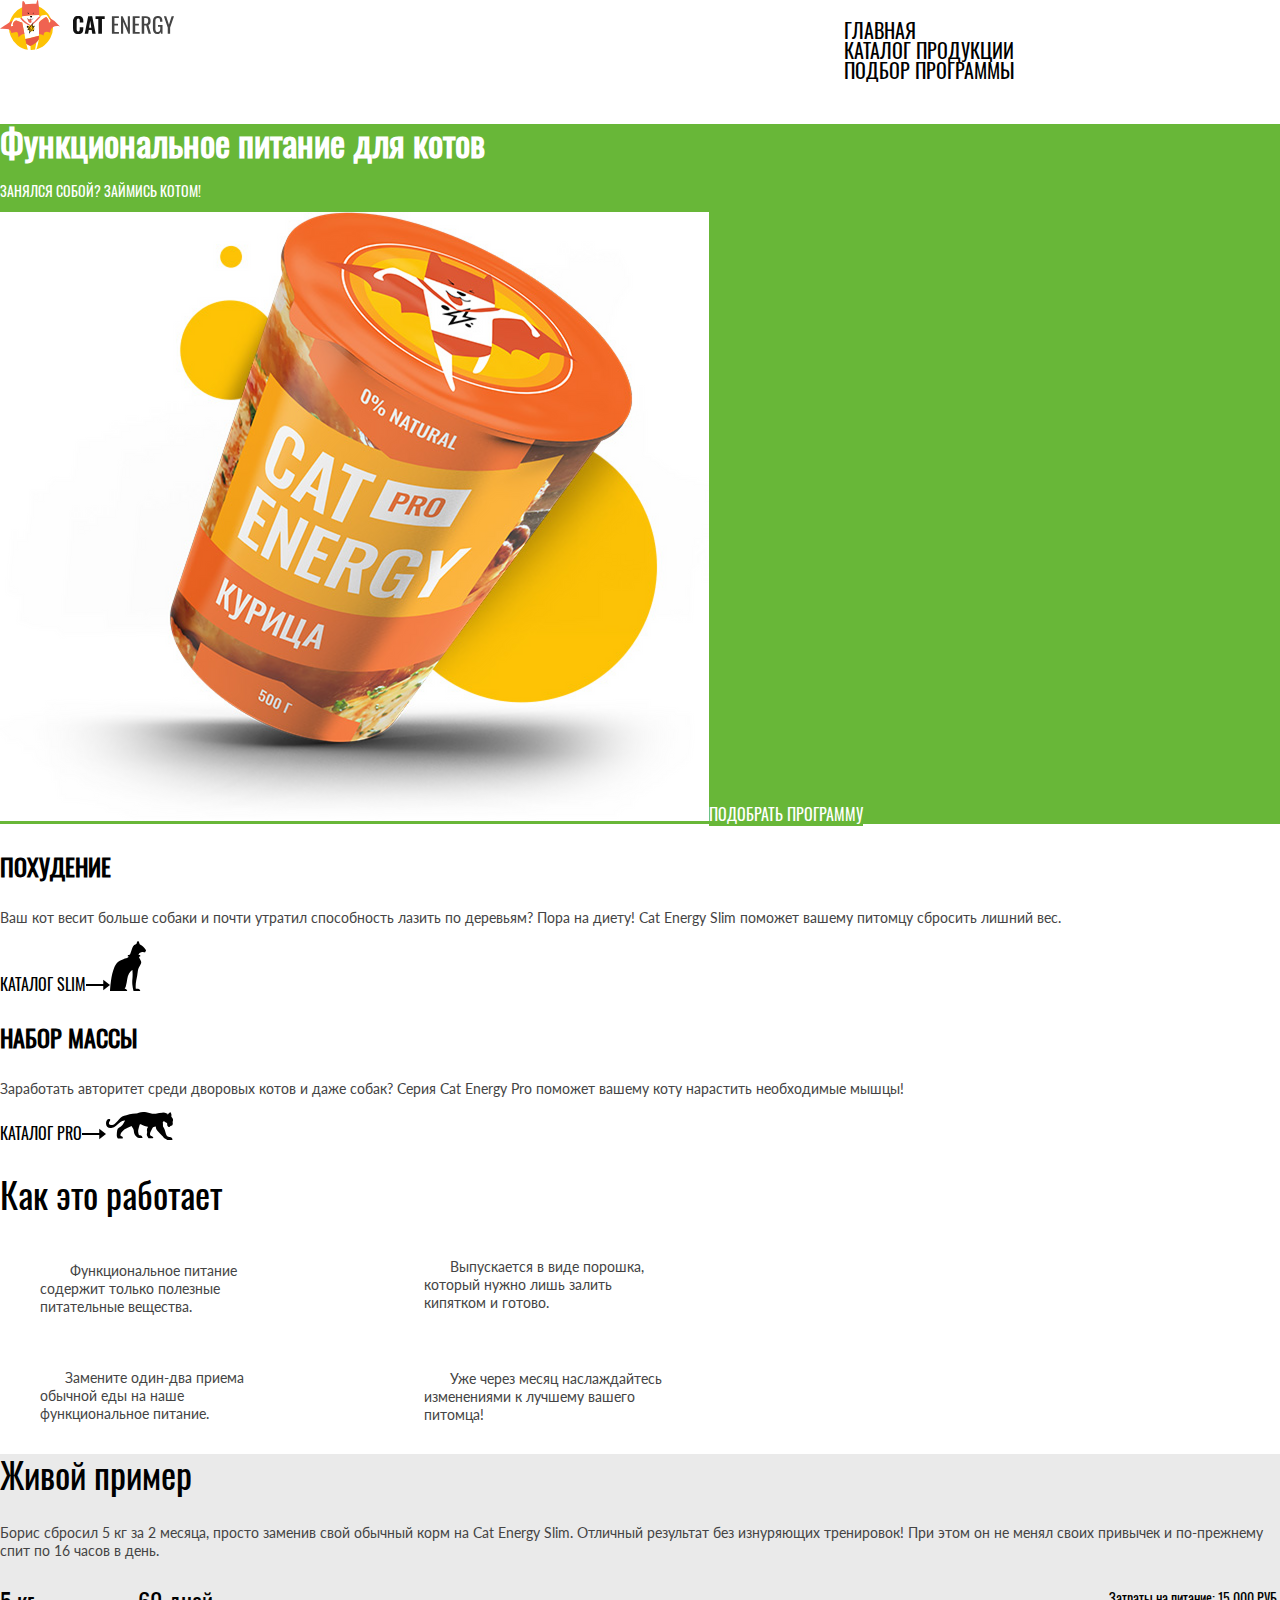
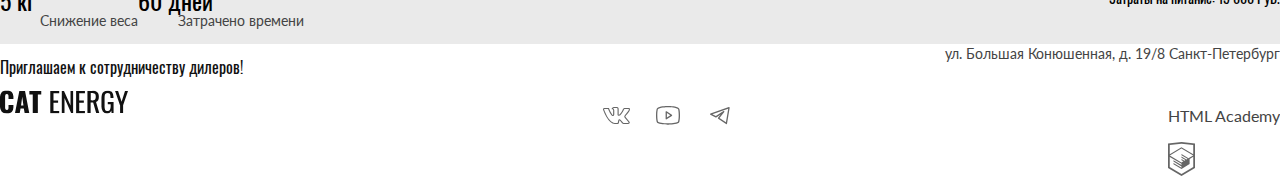
==== commit 1ce216b0: "Deploying to gh-pages from @ Darrres/2329309-cat-energy-2@7a11630760fa003491320fd867942a0af9b69cae 🚀" ====
--- a/index.html
+++ b/index.html
@@ -1 +1 @@
-<!DOCTYPE html><html class="page" lang="ru"><head><meta charset="UTF-8"><title>Cat Energy</title><meta name="viewport" content="width=device-width,initial-scale=1"><link rel="icon" href="favicon.ico"><link rel="icon" href="favicons/icon.svg" type="image/svg+xml"><link rel="apple-touch-icon" href="favicons/apple.png"><link rel="manifest" href="manifest.webmanifest"><link rel="stylesheet" href="styles/styles.css"><script src="scripts/index.js" defer="defer"></script></head><body class="page__body"><header class="header"><a class="header__logo" href="index.html"><picture><source media="(min-width: 1440px)" width="202" height="59" srcset="images/logo-desktop.svg" type="image/svg+xml"><source media="(min-width: 768px)" width="174" height="50" srcset="images/logo-tablet.svg" type="image/svg+xml"><img class="header__logo-image" width="33" height="38" src="images/logo-mobile.svg" alt="Логотип Cat Energy"></picture></a><nav class="navigation"><button class="navigation__toggle" type="button"><span class="visually-hidden">Открыть меню</span></button><ul class="navigation__list site-menu"><li class="site-menu__item"><a class="site-menu__link" href="index.html">Главная</a></li><li class="site-menu__item"><a class="site-menu__link" href="catalog.html">Каталог продукции</a></li><li class="site-menu__item"><a class="site-menu__link" href="#">Подбор программы</a></li></ul></nav></header><main class="main"><section class="hero"><h1 class="hero__title">Функциональное питание для котов</h1><p class="hero__text">Занялся собой? Займись котом!</p><picture><source media="(min-width: 1440px)" width="552" height="499" srcset="images/hero-desktop@1x.png@1x.png, images/hero-desktop@2x.png 2x" type="image/png"><source media="(min-width: 768px)" width="709" height="609" srcset="images/hero-tablet@1x.png, images/hero-tablet@2x.png 2x" type="image/png"><img class="hero__image" width="280" height="270" src="images/hero-mobile@1x.png" srcset="images/hero-mobile@2x.png 2x" alt="Банка корма со вкусом курицы 500 грамм"></picture><a class="hero__button button" href="#">Подобрать программу</a></section><section class="programs"><h2 class="visually-hidden">Категории кормов Cat Energy</h2><div class="programs__wrapper programs-card programs-card--slim"><h3 class="programs-card__title">Похудение</h3><p class="programs-card__text">Ваш кот весит больше собаки и почти утратил способность лазить по деревьям? Пора на диету! Cat Energy Slim поможет вашему питомцу сбросить лишний вес.</p><a class="programs-card__button" href="#">Каталог slim</a></div><div class="programs__wrapper programs-card programs-card--pro"><h3 class="programs-card__title">Набор массы</h3><p class="programs-card__text">Заработать авторитет среди дворовых котов и даже собак? Серия Cat Energy Pro поможет вашему коту нарастить необходимые мышцы!</p><a class="programs-card__button" href="#">Каталог pro</a></div></section><section class="process"><h2 class="process__title">Как это работает</h2><ul class="process__list"><li class="process__item process__item--leaf">Функциональное питание содержит только полезные питательные вещества.</li><li class="process__item process__item--powder">Выпускается в виде порошка, который нужно лишь залить кипятком и готово.</li><li class="process__item process__item--eat">Замените один-два приема обычной еды на наше функциональное питание.</li><li class="process__item process__item--clock">Уже через месяц наслаждайтесь изменениями к лучшему вашего питомца!</li></ul></section><section class="example"><h2 class="example__title">Живой пример</h2><p class="example__text">Борис сбросил 5 кг за 2 месяца, просто заменив свой обычный корм на Cat Energy Slim. Отличный результат без изнуряющих тренировок! При этом он не менял своих привычек и по-прежнему спит по 16 часов в день.</p><dl class="example__list"><div class="example__item"><dt class="example__number">5 кг</dt><dd class="example__description">Снижение веса</dd></div><div class="example__item"><dt class="example__number">60 дней</dt><dd class="example__description">Затрачено времени</dd></div></dl><p class="example__spand">Затраты на питание: 15 000 РУБ.</p></section><section class="partnership"><h2 class="partnership__title">Приглашаем к сотрудничеству дилеров!</h2><address class="partnership__adress">ул. Большая Конюшенная, д. 19/8 Санкт-Петербург</address></section></main><footer class="footer"><a class="footer__logo" href="index.html"><img class="footer__logo-name" src="images/logo-name.svg" width="128" height="24" alt="Логотип Cat Energy"></a><ul class="footer__list social"><li class="social__item"><a class="social__link social__link--vkontakte" href="#"><span class="visually-hidden">Вконтакте</span></a></li><li class="social__item"><a class="social__link social__link--youtube" href="#"><span class="visually-hidden">Ютуб</span></a></li><li class="social__item"><a class="social__link social__link--telegram" href="#"><span class="visually-hidden">Телеграм</span></a></li></ul><div class="footer__developer developer"><span class="visually-hidden">Разработано:</span><p class="developer__text">HTML Academy</p></div></footer></body></html>+<!DOCTYPE html><html class="page" lang="ru"><head><meta charset="UTF-8"><title>Cat Energy</title><meta name="viewport" content="width=device-width,initial-scale=1"><link rel="icon" href="favicon.ico"><link rel="icon" href="favicons/icon.svg" type="image/svg+xml"><link rel="apple-touch-icon" href="favicons/apple.png"><link rel="manifest" href="manifest.webmanifest"><link rel="stylesheet" href="styles/styles.css"><script src="scripts/index.js" defer="defer"></script></head><body class="page__body"><header class="header"><a class="header__logo" href="index.html"><picture><source media="(min-width: 1440px)" width="202" height="59" srcset="images/logo-desktop.svg" type="image/svg+xml"><source media="(min-width: 768px)" width="174" height="50" srcset="images/logo-tablet.svg" type="image/svg+xml"><img class="header__logo-image" width="33" height="38" src="images/logo-mobile.svg" alt="Логотип Cat Energy"></picture></a><nav class="navigation"><button class="navigation__toggle" type="button"><span class="visually-hidden">Открыть меню</span></button><ul class="navigation__list site-menu"><li class="site-menu__item"><a class="site-menu__link" href="index.html">Главная</a></li><li class="site-menu__item"><a class="site-menu__link" href="catalog.html">Каталог продукции</a></li><li class="site-menu__item"><a class="site-menu__link" href="#">Подбор программы</a></li></ul></nav></header><main class="main"><section class="hero"><h1 class="hero__title">Функциональное питание для котов</h1><p class="hero__text">Занялся собой? Займись котом!</p><picture><source media="(min-width: 1440px)" width="552" height="499" srcset="images/hero-desktop@1x.png@1x.png, images/hero-desktop@2x.png 2x" type="image/png"><source media="(min-width: 768px)" width="709" height="609" srcset="images/hero-tablet@1x.png, images/hero-tablet@2x.png 2x" type="image/png"><img class="hero__image" width="280" height="270" src="images/hero-mobile@1x.png" srcset="images/hero-mobile@2x.png 2x" alt="Банка корма со вкусом курицы 500 грамм"></picture><a class="hero__button button" href="#">Подобрать программу</a></section><section class="programs"><h2 class="visually-hidden">Категории кормов Cat Energy</h2><div class="programs__wrapper programs-card programs-card--slim"><h3 class="programs-card__title">Похудение</h3><p class="programs-card__text">Ваш кот весит больше собаки и почти утратил способность лазить по деревьям? Пора на диету! Cat Energy Slim поможет вашему питомцу сбросить лишний вес.</p><a class="programs-card__button" href="#">Каталог slim</a></div><div class="programs__wrapper programs-card programs-card--pro"><h3 class="programs-card__title">Набор массы</h3><p class="programs-card__text">Заработать авторитет среди дворовых котов и даже собак? Серия Cat Energy Pro поможет вашему коту нарастить необходимые мышцы!</p><a class="programs-card__button" href="#">Каталог pro</a></div></section><section class="process"><h2 class="process__title">Как это работает</h2><ul class="process__list"><li class="process__item process__item--leaf">Функциональное питание содержит только полезные питательные вещества.</li><li class="process__item process__item--powder">Выпускается в виде порошка, который нужно лишь залить кипятком и готово.</li><li class="process__item process__item--eat">Замените один-два приема обычной еды на наше функциональное питание.</li><li class="process__item process__item--clock">Уже через месяц наслаждайтесь изменениями к лучшему вашего питомца!</li></ul></section><section class="example"><h2 class="example__title">Живой пример</h2><p class="example__text">Борис сбросил 5 кг за 2 месяца, просто заменив свой обычный корм на Cat Energy Slim. Отличный результат без изнуряющих тренировок! При этом он не менял своих привычек и по-прежнему спит по 16 часов в день.</p><div class="example__wrapper"><dl class="example__list"><div class="example__item"><dt class="example__number">5 кг</dt><dd class="example__description">Снижение веса</dd></div><div class="example__item"><dt class="example__number">60 дней</dt><dd class="example__description">Затрачено времени</dd></div></dl><p class="example__spand">Затраты на питание: 15 000 РУБ.</p></div></section><section class="partnership"><h2 class="partnership__title">Приглашаем к сотрудничеству дилеров!</h2><address class="partnership__adress">ул. Большая Конюшенная, д. 19/8 Санкт-Петербург</address></section></main><footer class="footer"><a class="footer__logo" href="index.html"><img class="footer__logo-name" src="images/logo-name.svg" width="128" height="24" alt="Логотип Cat Energy"></a><ul class="footer__list social"><li class="social__item"><a class="social__link social__link--vkontakte" href="#"><span class="visually-hidden">Вконтакте</span></a></li><li class="social__item"><a class="social__link social__link--youtube" href="#"><span class="visually-hidden">Ютуб</span></a></li><li class="social__item"><a class="social__link social__link--telegram" href="#"><span class="visually-hidden">Телеграм</span></a></li></ul><div class="footer__developer developer"><span class="visually-hidden">Разработано:</span><p class="developer__text">HTML Academy</p></div></footer></body></html>--- a/styles/styles.css
+++ b/styles/styles.css
@@ -1 +1 @@
-@font-face{font-family:Lato;font-weight:400;font-style:normal;font-display:swap;src:url(../fonts/lato/Lato-Regular.woff2)format("woff2")}@font-face{font-family:Oswald;font-weight:400;font-style:normal;font-display:swap;src:url(../fonts/oswald/oswaldregular.woff2)format("woff2")}body{color:#444;font-family:Lato,sans-serif;font-size:14px;line-height:18px}.button{color:#fff;text-align:center;text-transform:uppercase;background-color:#68b738;font-family:Oswald,sans-serif;font-size:16px;line-height:20px;text-decoration:none}.site-menu{font-family:Oswald,sans-serif;font-size:20px;line-height:20px;list-style-type:none}.site-menu__link{color:#000;text-transform:uppercase;text-decoration:none}.hero{color:#fff;background-color:#68b738;font-family:Oswald,sans-serif}.hero__title{font-size:36px;line-height:36px}.hero__text{text-transform:uppercase;line-height:14px}.programs-card__title{color:#000;text-transform:uppercase;font-family:Oswald,sans-serif;font-size:24px;line-height:37px}.programs-card__button{color:#000;text-transform:uppercase;font-family:Oswald,sans-serif;font-size:16px;line-height:16px;text-decoration:none}.programs-card__button:after{content:"";background-image:url(../icons/stack.svg#arrow);width:24px;height:12px;display:inline-block}.programs-card--slim:after{content:"";background-image:url(../icons/stack.svg#cat-slim);width:36px;height:50px;display:inline-block}.programs-card--pro:after{content:"";background-image:url(../icons/stack.svg#cat-pro);width:67px;height:28px;display:inline-block}.process__title{color:#000;font-family:Oswald,sans-serif;font-size:36px;font-weight:400;line-height:40px}.process__item--leaf:before{content:"";background-image:url(../icons/stack.svg#icon-leaf);width:30px;height:32px;display:inline-block}.process__item--powder:before{content:"";background-image:url(../icons/stack.svg#icon-powder);width:26px;height:28px;display:inline-block}.process__item--eat:before{content:"";background-image:url(../icons/stack.svg#icon-eat);width:25px;height:30px;display:inline-block}.process__item--clock:before{content:"";background-image:url(../icons/stack.svg#icon-clock);width:26px;height:31px;display:inline-block}.example__title{color:#000;font-family:Oswald,sans-serif;font-size:36px;font-weight:400;line-height:40px}.example__number{color:#000;font-family:Oswald,sans-serif;font-size:24px;font-weight:400;line-height:24px}.example__spand{color:#000;font-family:Oswald,sans-serif;font-weight:400;line-height:20px}.partnership__title{color:#111;font-family:Oswald,sans-serif;font-size:16px;font-weight:400;line-height:20px}.partnership__adress{font-style:normal;line-height:20px}.social__link--vkontakte{background-color:#666;width:28px;height:22px;display:inline-block;-webkit-mask-image:url(../icons/stack.svg#vkontakte);mask-image:url(../icons/stack.svg#vkontakte)}.social__link--youtube{background-color:#666;width:28px;height:22px;display:inline-block;-webkit-mask-image:url(../icons/stack.svg#youtube);mask-image:url(../icons/stack.svg#youtube)}.social__link--telegram{background-color:#666;width:28px;height:22px;display:inline-block;-webkit-mask-image:url(../icons/stack.svg#telegram);mask-image:url(../icons/stack.svg#telegram)}.developer:after{content:"";background-color:#666;width:27px;height:34px;display:inline-block;-webkit-mask-image:url(../icons/stack.svg#logo-html-academy);mask-image:url(../icons/stack.svg#logo-html-academy)}.developer__text{font-size:16px;font-weight:400;line-height:20px}.product-card__title{color:#222;font-family:Oswald,sans-serif;font-size:16px;font-weight:400;line-height:20px}.product-card__item{font-size:12px;line-height:16px}.show-more:before{content:"";background-image:url(../icons/stack.svg#plus);width:30px;height:30px;display:inline-block}.show-more__title{color:#111;text-transform:uppercase;font-family:Oswald,sans-serif;font-size:16px;font-weight:400;line-height:20px}.show-more__button{color:#444;text-align:center;text-transform:uppercase;background-color:#f2f2f2;font-family:Oswald,sans-serif;font-size:16px;line-height:20px;text-decoration:none}.catalog-additional__title{color:#000;font-family:Oswald,sans-serif;font-size:24px;font-weight:400;line-height:24px}.additional-card__title{color:#222;font-family:Oswald,sans-serif;font-size:16px;font-weight:400;line-height:16px}.additional-card__quantity,.additional-card__price{line-height:14px}.promo{color:#fff;background-color:#68b738;font-size:16px;font-weight:400;line-height:20px}.promo:before{content:"";background-image:url(../icons/stack.svg#icon-gift);width:78px;height:80px;display:inline-block}.subscribe__title{color:#000;font-family:Oswald,sans-serif;font-size:24px;font-weight:400;line-height:24px}.subscribe__text{color:#000;font-family:Oswald,sans-serif;font-size:16px;font-weight:400;line-height:24px}+@font-face{font-family:Lato;font-weight:400;font-style:normal;font-display:swap;src:url(../fonts/lato/Lato-Regular.woff2)format("woff2")}@font-face{font-family:Oswald;font-weight:400;font-style:normal;font-display:swap;src:url(../fonts/oswald/oswaldregular.woff2)format("woff2")}body{color:#444;margin:0;font-family:Lato,sans-serif;font-size:14px;line-height:18px}.visually-hidden{white-space:nowrap;-webkit-clip-path:inset(100%);clip-path:inset(100%);clip:rect(0 0 0 0);border:0;width:1px;height:1px;margin:-1px;padding:0;position:absolute;overflow:hidden}.button{color:#fff;text-align:center;text-transform:uppercase;background-color:#68b738;font-family:Oswald,sans-serif;font-size:16px;line-height:20px;text-decoration:none}@media (width>=768px){.header{justify-content:space-between;display:flex}.navigation__toggle{display:none}}.site-menu{font-family:Oswald,sans-serif;font-size:20px;line-height:20px;list-style-type:none}@media (width>=768px){.site-menu{min-width:436px}}@media (width>=1440px){.site-menu{min-width:475px}}.site-menu__link{color:#000;text-transform:uppercase;text-decoration:none}.hero{color:#fff;background-color:#68b738;font-family:Oswald,sans-serif}.hero__title{font-size:36px;line-height:36px}.hero__text{text-transform:uppercase;line-height:14px}@media (width>=1440px){.programs{grid-template-columns:570px 570px;gap:80px;display:grid}}.programs-card__title{color:#000;text-transform:uppercase;font-family:Oswald,sans-serif;font-size:24px;line-height:37px}.programs-card__button{color:#000;text-transform:uppercase;font-family:Oswald,sans-serif;font-size:16px;line-height:16px;text-decoration:none}.programs-card__button:after{content:"";background-image:url(../icons/stack.svg#arrow);width:24px;height:12px;display:inline-block}.programs-card--slim:after{content:"";background-image:url(../icons/stack.svg#cat-slim);width:36px;height:50px;display:inline-block}.programs-card--pro:after{content:"";background-image:url(../icons/stack.svg#cat-pro);width:67px;height:28px;display:inline-block}.process__title{color:#000;font-family:Oswald,sans-serif;font-size:36px;font-weight:400;line-height:40px}.process__list{list-style-type:none}@media (width>=768px){.process__list{grid-template-columns:247px 249px;gap:37px 137px;display:grid}}@media (width>=1440px){.process__list{grid-template-columns:230px 246px 248px 250px;gap:80px}}.process__item--leaf:before{content:"";background-image:url(../icons/stack.svg#icon-leaf);width:30px;height:32px;display:inline-block}.process__item--powder:before{content:"";background-image:url(../icons/stack.svg#icon-powder);width:26px;height:28px;display:inline-block}.process__item--eat:before{content:"";background-image:url(../icons/stack.svg#icon-eat);width:25px;height:30px;display:inline-block}.process__item--clock:before{content:"";background-image:url(../icons/stack.svg#icon-clock);width:26px;height:31px;display:inline-block}.example{background-color:#eaeaea}.example__title{color:#000;font-family:Oswald,sans-serif;font-size:36px;font-weight:400;line-height:40px}@media (width>=768px){.example__wrapper{justify-content:space-between;display:flex}}@media (width>=1440px){.example__wrapper{display:block}}.example__list{justify-content:space-between;display:flex}.example__number{color:#000;font-family:Oswald,sans-serif;font-size:24px;font-weight:400;line-height:24px}.example__spand{color:#000;font-family:Oswald,sans-serif;font-weight:400;line-height:20px}.partnership{justify-content:space-between;display:flex}.partnership__title{color:#111;font-family:Oswald,sans-serif;font-size:16px;font-weight:400;line-height:20px}.partnership__adress{font-style:normal;line-height:20px}@media (width>=768px){.footer{justify-content:space-between;display:flex}}.social{gap:24px;list-style-type:none;display:flex}.social__link--vkontakte{background-color:#666;width:28px;height:22px;display:inline-block;-webkit-mask-image:url(../icons/stack.svg#vkontakte);mask-image:url(../icons/stack.svg#vkontakte)}.social__link--youtube{background-color:#666;width:28px;height:22px;display:inline-block;-webkit-mask-image:url(../icons/stack.svg#youtube);mask-image:url(../icons/stack.svg#youtube)}.social__link--telegram{background-color:#666;width:28px;height:22px;display:inline-block;-webkit-mask-image:url(../icons/stack.svg#telegram);mask-image:url(../icons/stack.svg#telegram)}.developer:after{content:"";background-color:#666;width:27px;height:34px;display:inline-block;-webkit-mask-image:url(../icons/stack.svg#logo-html-academy);mask-image:url(../icons/stack.svg#logo-html-academy)}.developer__text{font-size:16px;font-weight:400;line-height:20px}.catalog__list{list-style-type:none}@media (width>=768px){.catalog__list{grid-template-columns:324px 324px;gap:60px;display:grid}}@media (width>=1440px){.catalog__list{grid-template-columns:245px 245px 245px 245px;gap:80px 63px}}.product-card{grid-template-columns:140px 140px;display:grid}@media (width>=768px){.product-card{display:block}}.product-card__title{color:#222;font-family:Oswald,sans-serif;font-size:16px;font-weight:400;line-height:20px}.product-card__item{font-size:12px;line-height:16px}.product-card__button{grid-column:1/-1}.show-more:before{content:"";background-image:url(../icons/stack.svg#plus);width:30px;height:30px;display:inline-block}.show-more__title{color:#111;text-transform:uppercase;font-family:Oswald,sans-serif;font-size:16px;font-weight:400;line-height:20px}.show-more__button{color:#444;text-align:center;text-transform:uppercase;background-color:#f2f2f2;font-family:Oswald,sans-serif;font-size:16px;line-height:20px;text-decoration:none}@media (width>=1440px){.catalog-additional{justify-content:space-between;display:flex}}.catalog-additional__title{color:#000;font-family:Oswald,sans-serif;font-size:24px;font-weight:400;line-height:24px}.additional-card__title{color:#222;font-family:Oswald,sans-serif;font-size:16px;font-weight:400;line-height:16px}.additional-card__quantity,.additional-card__price{line-height:14px}.promo{color:#fff;background-color:#68b738;font-size:16px;font-weight:400;line-height:20px}.promo:before{content:"";background-image:url(../icons/stack.svg#icon-gift);width:78px;height:80px;display:inline-block}.subscribe__title{color:#000;font-family:Oswald,sans-serif;font-size:24px;font-weight:400;line-height:24px}.subscribe__text{color:#000;font-family:Oswald,sans-serif;font-size:16px;font-weight:400;line-height:24px}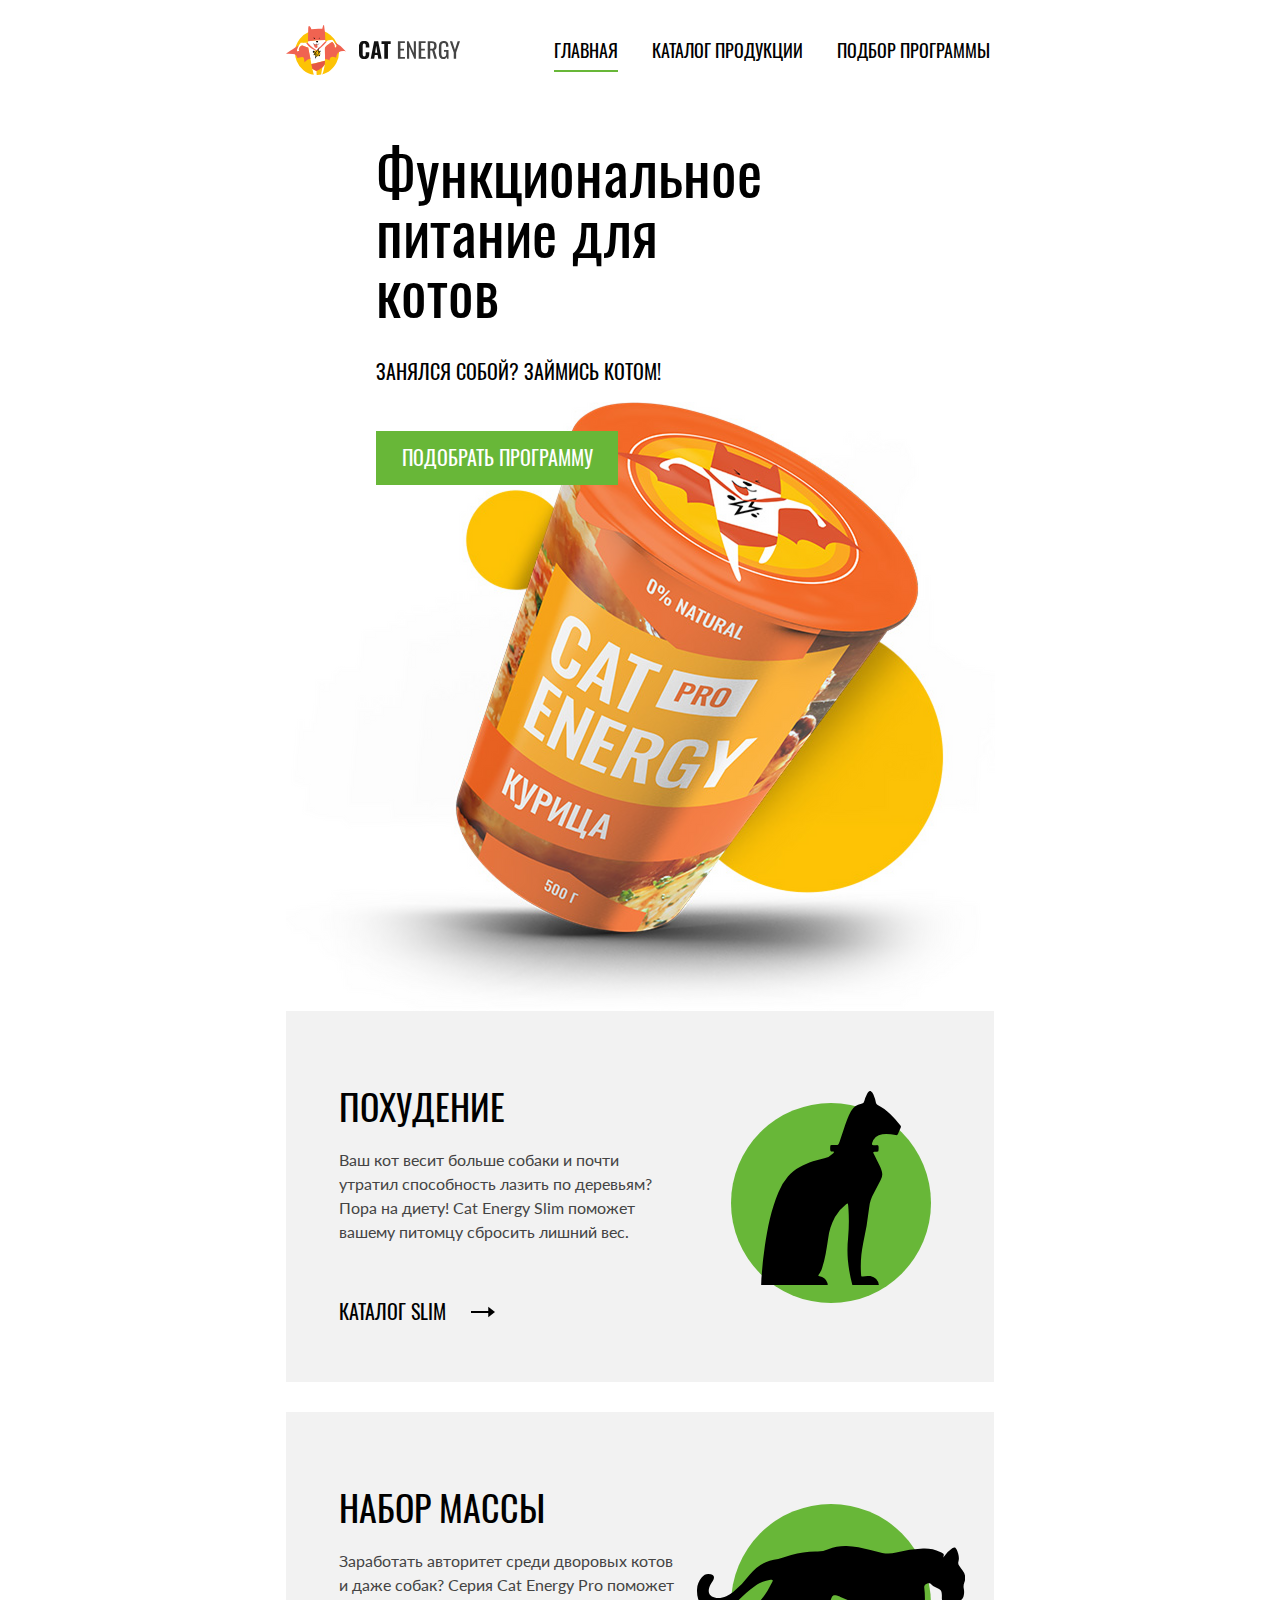
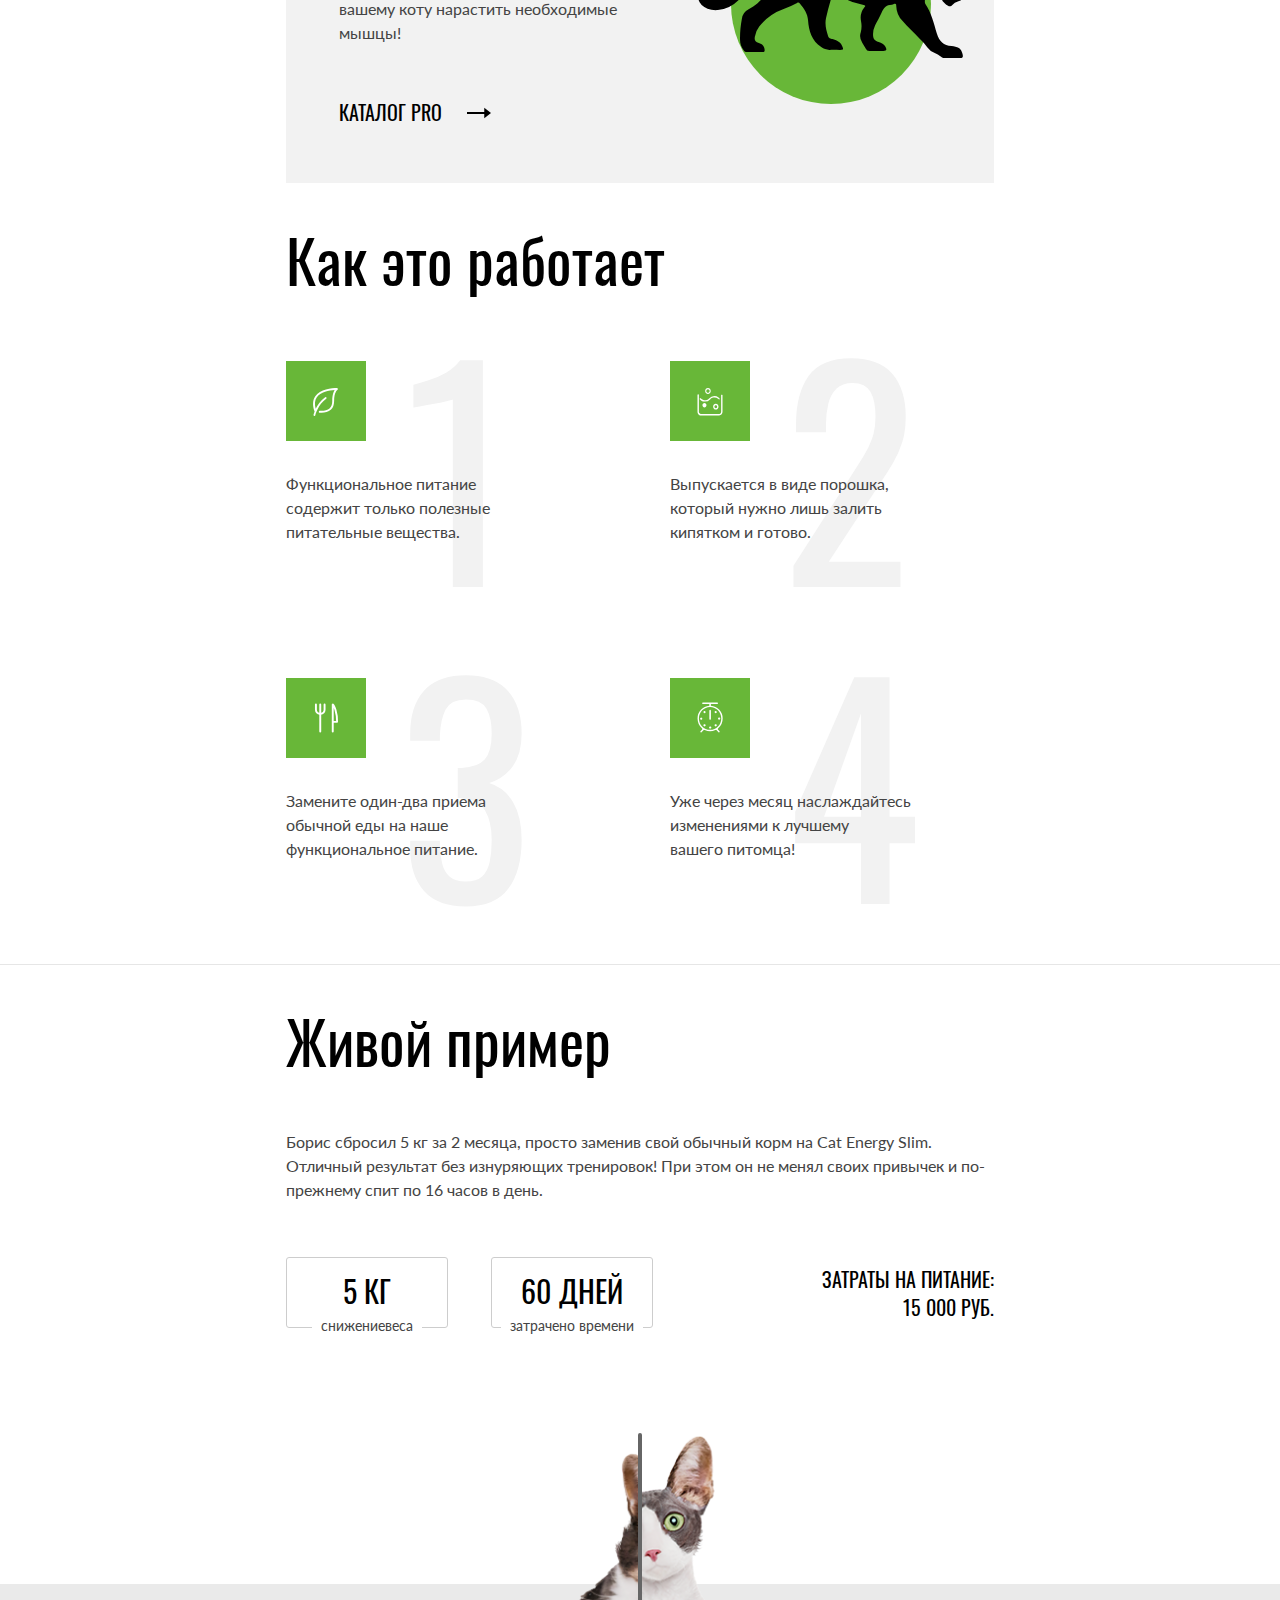
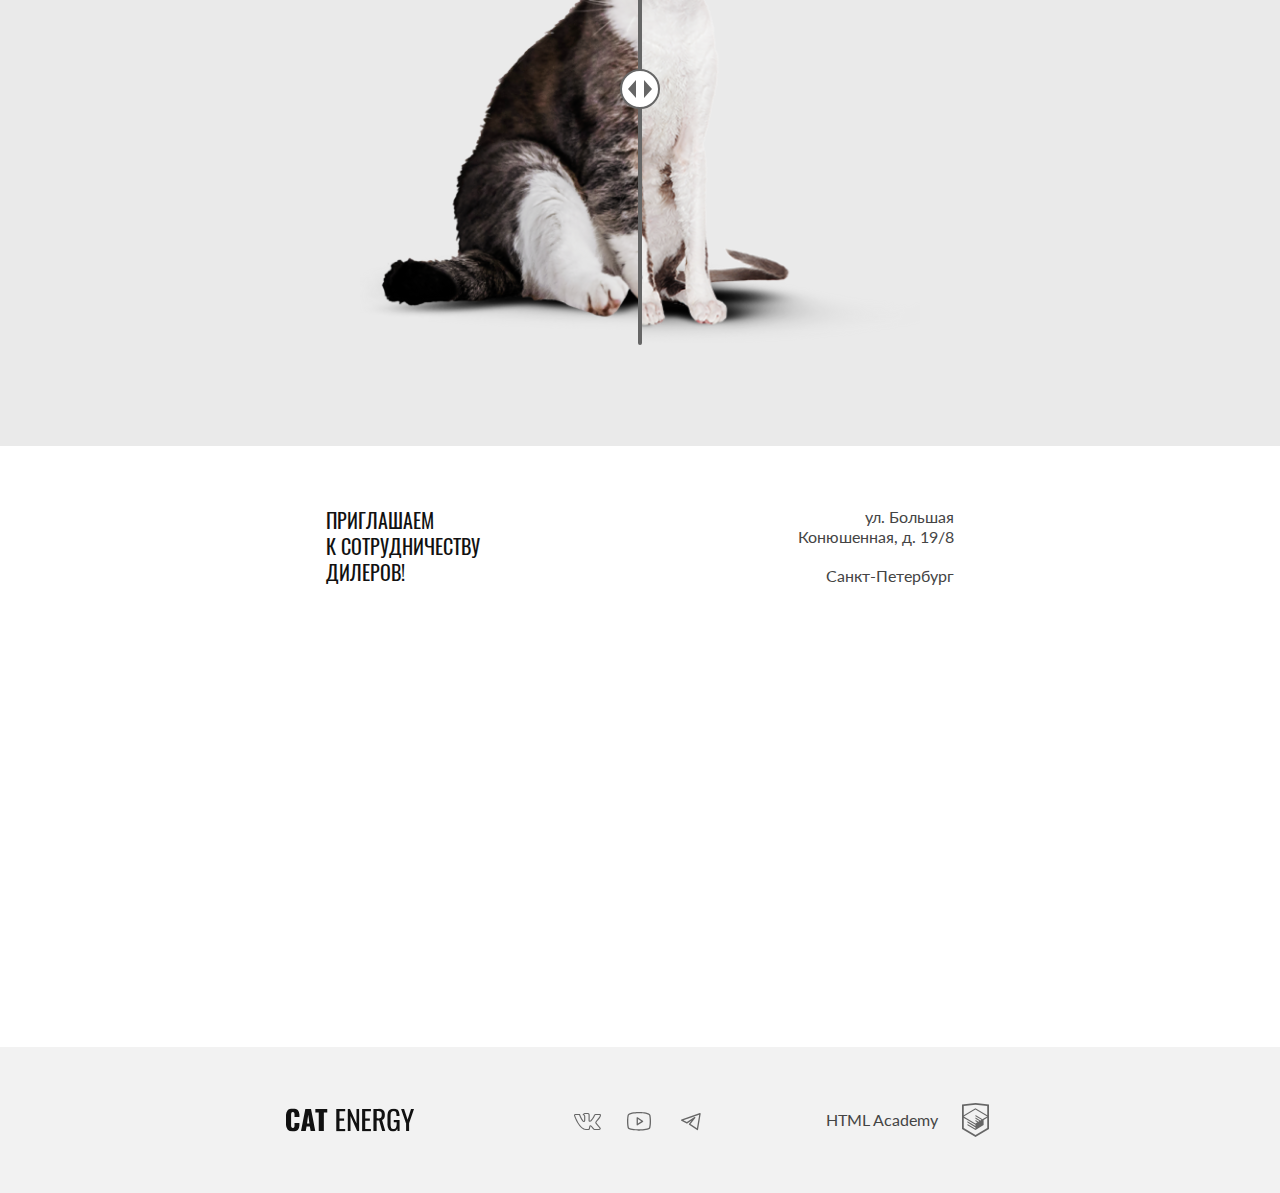
==== commit 224b3a71: "Deploying to gh-pages from @ Darrres/2329309-cat-energy-2@17e9a450e98a40bfa184aef5129fe915fe0c32f1 🚀" ====
--- a/index.html
+++ b/index.html
@@ -1 +1 @@
-<!DOCTYPE html><html class="page" lang="ru"><head><meta charset="UTF-8"><title>Cat Energy</title><meta name="viewport" content="width=device-width,initial-scale=1"><link rel="icon" href="favicon.ico"><link rel="icon" href="favicons/icon.svg" type="image/svg+xml"><link rel="apple-touch-icon" href="favicons/apple.png"><link rel="manifest" href="manifest.webmanifest"><link rel="stylesheet" href="styles/styles.css"><script src="scripts/index.js" defer="defer"></script></head><body class="page__body"><header class="header"><a class="header__logo" href="index.html"><picture><source media="(min-width: 1440px)" width="202" height="59" srcset="images/logo-desktop.svg" type="image/svg+xml"><source media="(min-width: 768px)" width="174" height="50" srcset="images/logo-tablet.svg" type="image/svg+xml"><img class="header__logo-image" width="33" height="38" src="images/logo-mobile.svg" alt="Логотип Cat Energy"></picture></a><nav class="navigation"><button class="navigation__toggle" type="button"><span class="visually-hidden">Открыть меню</span></button><ul class="navigation__list site-menu"><li class="site-menu__item"><a class="site-menu__link" href="index.html">Главная</a></li><li class="site-menu__item"><a class="site-menu__link" href="catalog.html">Каталог продукции</a></li><li class="site-menu__item"><a class="site-menu__link" href="#">Подбор программы</a></li></ul></nav></header><main class="main"><section class="hero"><h1 class="hero__title">Функциональное питание для котов</h1><p class="hero__text">Занялся собой? Займись котом!</p><picture><source media="(min-width: 1440px)" width="552" height="499" srcset="images/hero-desktop@1x.png@1x.png, images/hero-desktop@2x.png 2x" type="image/png"><source media="(min-width: 768px)" width="709" height="609" srcset="images/hero-tablet@1x.png, images/hero-tablet@2x.png 2x" type="image/png"><img class="hero__image" width="280" height="270" src="images/hero-mobile@1x.png" srcset="images/hero-mobile@2x.png 2x" alt="Банка корма со вкусом курицы 500 грамм"></picture><a class="hero__button button" href="#">Подобрать программу</a></section><section class="programs"><h2 class="visually-hidden">Категории кормов Cat Energy</h2><div class="programs__wrapper programs-card programs-card--slim"><h3 class="programs-card__title">Похудение</h3><p class="programs-card__text">Ваш кот весит больше собаки и почти утратил способность лазить по деревьям? Пора на диету! Cat Energy Slim поможет вашему питомцу сбросить лишний вес.</p><a class="programs-card__button" href="#">Каталог slim</a></div><div class="programs__wrapper programs-card programs-card--pro"><h3 class="programs-card__title">Набор массы</h3><p class="programs-card__text">Заработать авторитет среди дворовых котов и даже собак? Серия Cat Energy Pro поможет вашему коту нарастить необходимые мышцы!</p><a class="programs-card__button" href="#">Каталог pro</a></div></section><section class="process"><h2 class="process__title">Как это работает</h2><ul class="process__list"><li class="process__item process__item--leaf">Функциональное питание содержит только полезные питательные вещества.</li><li class="process__item process__item--powder">Выпускается в виде порошка, который нужно лишь залить кипятком и готово.</li><li class="process__item process__item--eat">Замените один-два приема обычной еды на наше функциональное питание.</li><li class="process__item process__item--clock">Уже через месяц наслаждайтесь изменениями к лучшему вашего питомца!</li></ul></section><section class="example"><h2 class="example__title">Живой пример</h2><p class="example__text">Борис сбросил 5 кг за 2 месяца, просто заменив свой обычный корм на Cat Energy Slim. Отличный результат без изнуряющих тренировок! При этом он не менял своих привычек и по-прежнему спит по 16 часов в день.</p><div class="example__wrapper"><dl class="example__list"><div class="example__item"><dt class="example__number">5 кг</dt><dd class="example__description">Снижение веса</dd></div><div class="example__item"><dt class="example__number">60 дней</dt><dd class="example__description">Затрачено времени</dd></div></dl><p class="example__spand">Затраты на питание: 15 000 РУБ.</p></div></section><section class="partnership"><h2 class="partnership__title">Приглашаем к сотрудничеству дилеров!</h2><address class="partnership__adress">ул. Большая Конюшенная, д. 19/8 Санкт-Петербург</address></section></main><footer class="footer"><a class="footer__logo" href="index.html"><img class="footer__logo-name" src="images/logo-name.svg" width="128" height="24" alt="Логотип Cat Energy"></a><ul class="footer__list social"><li class="social__item"><a class="social__link social__link--vkontakte" href="#"><span class="visually-hidden">Вконтакте</span></a></li><li class="social__item"><a class="social__link social__link--youtube" href="#"><span class="visually-hidden">Ютуб</span></a></li><li class="social__item"><a class="social__link social__link--telegram" href="#"><span class="visually-hidden">Телеграм</span></a></li></ul><div class="footer__developer developer"><span class="visually-hidden">Разработано:</span><p class="developer__text">HTML Academy</p></div></footer></body></html>+<!DOCTYPE html><html class="page" lang="ru"><head><meta charset="UTF-8"><title>Cat Energy</title><meta name="viewport" content="width=device-width,initial-scale=1"><link rel="icon" href="favicon.ico"><link rel="icon" href="favicons/icon.svg" type="image/svg+xml"><link rel="apple-touch-icon" href="favicons/apple.png"><link rel="manifest" href="manifest.webmanifest"><link rel="stylesheet" href="styles/styles.css"><script src="scripts/index.js" defer="defer"></script></head><body class="page__body"><header class="header"><a class="header__logo" href="index.html"><picture><source media="(min-width: 1440px)" width="202" height="59" srcset="images/logo-desktop.svg" type="image/svg+xml"><source media="(min-width: 768px)" width="174" height="50" srcset="images/logo-tablet.svg" type="image/svg+xml"><img class="header__logo-image" width="33" height="38" src="images/logo-mobile.svg" alt="Логотип Cat Energy"></picture></a><nav class="navigation"><button class="navigation__toggle" type="button"><span class="visually-hidden">Открыть/закрыть меню</span></button><ul class="navigation__list site-menu site-menu--close"><li class="site-menu__item"><a class="site-menu__link site-menu__link--light site-menu__link--active" href="index.html">Главная</a></li><li class="site-menu__item"><a class="site-menu__link site-menu__link--light" href="catalog.html">Каталог продукции</a></li><li class="site-menu__item"><a class="site-menu__link site-menu__link--light" href="#">Подбор программы</a></li></ul></nav></header><main class="main"><section class="hero"><div class="hero__wrapper"><div class="hero__inner-wrapper"><h1 class="hero__title">Функциональное питание для котов</h1><p class="hero__text">Занялся собой? Займись котом!</p></div><picture><source media="(min-width: 1440px)" width="552" height="499" srcset="images/hero-desktop@1x.png, images/hero-desktop@2x.png 2x" type="image/png"><source media="(min-width: 768px)" width="709" height="609" srcset="images/hero-tablet@1x.png, images/hero-tablet@2x.png 2x" type="image/png"><img class="hero__image" width="280" height="270" src="images/hero-mobile@1x.png" srcset="images/hero-mobile@2x.png 2x" alt="Банка корма со вкусом курицы 500 грамм"></picture><a class="hero__button button" href="#">Подобрать программу</a></div></section><section class="programs"><div class="programs__wrapper"><h2 class="visually-hidden">Программы питания Cat Energy</h2><div class="programs-card programs-card--slim"><h3 class="programs-card__title">Похудение</h3><p class="programs-card__text">Ваш кот весит больше собаки и почти утратил способность лазить по деревьям? Пора на диету! Cat Energy Slim поможет вашему питомцу сбросить лишний вес.</p><a class="programs-card__button" href="#">Каталог slim</a></div><div class="programs-card programs-card--pro"><h3 class="programs-card__title">Набор массы</h3><p class="programs-card__text">Заработать авторитет среди дворовых котов и даже собак? Серия Cat Energy Pro поможет вашему коту нарастить необходимые мышцы!</p><a class="programs-card__button" href="#">Каталог pro</a></div></div></section><section class="process"><div class="process__wrapper"><h2 class="process__title">Как это работает</h2><ul class="process__list"><li class="process__item process__item--leaf"><p class="process__text process__text--one">Функциональное питание содержит только полезные питательные вещества.</p></li><li class="process__item process__item--powder"><p class="process__text process__text--two">Выпускается в виде порошка, который нужно лишь залить кипятком и готово.</p></li><li class="process__item process__item--eat"><p class="process__text process__text--three">Замените один-два приема обычной еды на наше функциональное питание.</p></li><li class="process__item process__item--clock"><p class="process__text process__text--four">Уже через месяц наслаждайтесь изменениями к лучшему<br>вашего питомца!</p></li></ul></div></section><section class="example"><div class="example__wrapper"><div class="example__content-wrapper"><h2 class="example__title">Живой пример</h2><p class="example__text">Борис сбросил 5 кг за 2 месяца, просто заменив свой обычный корм на Cat Energy Slim. Отличный результат без изнуряющих тренировок! При этом он не менял своих привычек и по-прежнему спит по 16 часов в день.</p><div class="example__inner-wrapper"><dl class="example__list"><div class="example__item"><dt class="example__number">5 кг</dt><dd class="example__description">Снижение<br>веса</dd></div><div class="example__item"><dt class="example__number">60 дней</dt><dd class="example__description">Затрачено времени</dd></div></dl><div class="example__spand"><p class="example__spand-key">Затраты на питание:</p><p class="example__spand-value">15 000 РУБ.</p></div></div></div><div class="example__slider slider"><picture><source media="(min-width: 768px)" width="560" height="512" srcset="images/cat-slider-tablet@1x.png, images/cat-slider-tablet@2x.png 2x" type="image/png"><img class="slider__image" width="280" height="256" src="images/cat-slider-mobile@1x.png" srcset="images/cat-slider-mobile@2x.png 2x" alt="Кот до/после"></picture><button class="slider__arrow" type="button"><span class="visually-hidden">Двигать слайдер</span></button></div></div></section><section class="partnership"><div class="partnership__wrapper"><h2 class="partnership__title">Приглашаем<br>к сотрудничеству дилеров!</h2><address class="partnership__adress"><p class="partnership__adress-line">ул. Большая Конюшенная, д. 19/8</p><p class="partnership__city">Санкт-Петербург</p></address></div><iframe class="partnership__map" src="https://www.google.com/maps/embed?pb=!1m18!1m12!1m3!1d1998.6036257197802!2d30.320472476714233!3d59.938719162094195!2m3!1f0!2f0!3f0!3m2!1i1024!2i768!4f13.1!3m3!1m2!1s0x4696310fca145cc1%3A0x42b32648d8238007!2z0JHQvtC70YzRiNCw0Y8g0JrQvtC90Y7RiNC10L3QvdCw0Y8g0YPQuy4sIDE5LzgsINCh0LDQvdC60YIt0J_QtdGC0LXRgNCx0YPRgNCzLCAxOTExODY!5e0!3m2!1sru!2sru!4v1739368281054!5m2!1sru!2sru" allowfullscreen title="Офис компании по адресу ул. Большая Конюшенная, д. 19/8 Санкт-Петербургг"></iframe></section></main><footer class="footer"><div class="footer__wrapper"><a class="footer__logo" href="index.html"><img class="footer__logo-name" src="images/logo-name.svg" width="128" height="24" alt="Логотип Cat Energy"></a><ul class="footer__list social"><li class="social__item"><a class="social__link social__link--vkontakte" href="#"><span class="visually-hidden">Вконтакте</span></a></li><li class="social__item"><a class="social__link social__link--youtube" href="#"><span class="visually-hidden">Ютуб</span></a></li><li class="social__item"><a class="social__link social__link--telegram" href="#"><span class="visually-hidden">Телеграм</span></a></li></ul><div class="footer__developer developer"><span class="visually-hidden">Разработано:</span> <a class="developer__link" href="https://htmlacademy.ru/intensive/adaptive">HTML Academy</a></div></div></footer></body></html>--- a/styles/styles.css
+++ b/styles/styles.css
@@ -1 +1 @@
-@font-face{font-family:Lato;font-weight:400;font-style:normal;font-display:swap;src:url(../fonts/lato/Lato-Regular.woff2)format("woff2")}@font-face{font-family:Oswald;font-weight:400;font-style:normal;font-display:swap;src:url(../fonts/oswald/oswaldregular.woff2)format("woff2")}body{color:#444;margin:0;font-family:Lato,sans-serif;font-size:14px;line-height:18px}.visually-hidden{white-space:nowrap;-webkit-clip-path:inset(100%);clip-path:inset(100%);clip:rect(0 0 0 0);border:0;width:1px;height:1px;margin:-1px;padding:0;position:absolute;overflow:hidden}.button{color:#fff;text-align:center;text-transform:uppercase;background-color:#68b738;font-family:Oswald,sans-serif;font-size:16px;line-height:20px;text-decoration:none}@media (width>=768px){.header{justify-content:space-between;display:flex}.navigation__toggle{display:none}}.site-menu{font-family:Oswald,sans-serif;font-size:20px;line-height:20px;list-style-type:none}@media (width>=768px){.site-menu{min-width:436px}}@media (width>=1440px){.site-menu{min-width:475px}}.site-menu__link{color:#000;text-transform:uppercase;text-decoration:none}.hero{color:#fff;background-color:#68b738;font-family:Oswald,sans-serif}.hero__title{font-size:36px;line-height:36px}.hero__text{text-transform:uppercase;line-height:14px}@media (width>=1440px){.programs{grid-template-columns:570px 570px;gap:80px;display:grid}}.programs-card__title{color:#000;text-transform:uppercase;font-family:Oswald,sans-serif;font-size:24px;line-height:37px}.programs-card__button{color:#000;text-transform:uppercase;font-family:Oswald,sans-serif;font-size:16px;line-height:16px;text-decoration:none}.programs-card__button:after{content:"";background-image:url(../icons/stack.svg#arrow);width:24px;height:12px;display:inline-block}.programs-card--slim:after{content:"";background-image:url(../icons/stack.svg#cat-slim);width:36px;height:50px;display:inline-block}.programs-card--pro:after{content:"";background-image:url(../icons/stack.svg#cat-pro);width:67px;height:28px;display:inline-block}.process__title{color:#000;font-family:Oswald,sans-serif;font-size:36px;font-weight:400;line-height:40px}.process__list{list-style-type:none}@media (width>=768px){.process__list{grid-template-columns:247px 249px;gap:37px 137px;display:grid}}@media (width>=1440px){.process__list{grid-template-columns:230px 246px 248px 250px;gap:80px}}.process__item--leaf:before{content:"";background-image:url(../icons/stack.svg#icon-leaf);width:30px;height:32px;display:inline-block}.process__item--powder:before{content:"";background-image:url(../icons/stack.svg#icon-powder);width:26px;height:28px;display:inline-block}.process__item--eat:before{content:"";background-image:url(../icons/stack.svg#icon-eat);width:25px;height:30px;display:inline-block}.process__item--clock:before{content:"";background-image:url(../icons/stack.svg#icon-clock);width:26px;height:31px;display:inline-block}.example{background-color:#eaeaea}.example__title{color:#000;font-family:Oswald,sans-serif;font-size:36px;font-weight:400;line-height:40px}@media (width>=768px){.example__wrapper{justify-content:space-between;display:flex}}@media (width>=1440px){.example__wrapper{display:block}}.example__list{justify-content:space-between;display:flex}.example__number{color:#000;font-family:Oswald,sans-serif;font-size:24px;font-weight:400;line-height:24px}.example__spand{color:#000;font-family:Oswald,sans-serif;font-weight:400;line-height:20px}.partnership{justify-content:space-between;display:flex}.partnership__title{color:#111;font-family:Oswald,sans-serif;font-size:16px;font-weight:400;line-height:20px}.partnership__adress{font-style:normal;line-height:20px}@media (width>=768px){.footer{justify-content:space-between;display:flex}}.social{gap:24px;list-style-type:none;display:flex}.social__link--vkontakte{background-color:#666;width:28px;height:22px;display:inline-block;-webkit-mask-image:url(../icons/stack.svg#vkontakte);mask-image:url(../icons/stack.svg#vkontakte)}.social__link--youtube{background-color:#666;width:28px;height:22px;display:inline-block;-webkit-mask-image:url(../icons/stack.svg#youtube);mask-image:url(../icons/stack.svg#youtube)}.social__link--telegram{background-color:#666;width:28px;height:22px;display:inline-block;-webkit-mask-image:url(../icons/stack.svg#telegram);mask-image:url(../icons/stack.svg#telegram)}.developer:after{content:"";background-color:#666;width:27px;height:34px;display:inline-block;-webkit-mask-image:url(../icons/stack.svg#logo-html-academy);mask-image:url(../icons/stack.svg#logo-html-academy)}.developer__text{font-size:16px;font-weight:400;line-height:20px}.catalog__list{list-style-type:none}@media (width>=768px){.catalog__list{grid-template-columns:324px 324px;gap:60px;display:grid}}@media (width>=1440px){.catalog__list{grid-template-columns:245px 245px 245px 245px;gap:80px 63px}}.product-card{grid-template-columns:140px 140px;display:grid}@media (width>=768px){.product-card{display:block}}.product-card__title{color:#222;font-family:Oswald,sans-serif;font-size:16px;font-weight:400;line-height:20px}.product-card__item{font-size:12px;line-height:16px}.product-card__button{grid-column:1/-1}.show-more:before{content:"";background-image:url(../icons/stack.svg#plus);width:30px;height:30px;display:inline-block}.show-more__title{color:#111;text-transform:uppercase;font-family:Oswald,sans-serif;font-size:16px;font-weight:400;line-height:20px}.show-more__button{color:#444;text-align:center;text-transform:uppercase;background-color:#f2f2f2;font-family:Oswald,sans-serif;font-size:16px;line-height:20px;text-decoration:none}@media (width>=1440px){.catalog-additional{justify-content:space-between;display:flex}}.catalog-additional__title{color:#000;font-family:Oswald,sans-serif;font-size:24px;font-weight:400;line-height:24px}.additional-card__title{color:#222;font-family:Oswald,sans-serif;font-size:16px;font-weight:400;line-height:16px}.additional-card__quantity,.additional-card__price{line-height:14px}.promo{color:#fff;background-color:#68b738;font-size:16px;font-weight:400;line-height:20px}.promo:before{content:"";background-image:url(../icons/stack.svg#icon-gift);width:78px;height:80px;display:inline-block}.subscribe__title{color:#000;font-family:Oswald,sans-serif;font-size:24px;font-weight:400;line-height:24px}.subscribe__text{color:#000;font-family:Oswald,sans-serif;font-size:16px;font-weight:400;line-height:24px}+@font-face{font-family:Lato;font-weight:400;font-style:normal;font-display:swap;src:url(../fonts/lato/Lato-Regular.woff2)format("woff2")}@font-face{font-family:Oswald;font-weight:400;font-style:normal;font-display:swap;src:url(../fonts/oswald/oswaldregular.woff2)format("woff2")}body{color:#444;margin:0;font-family:Lato,Arial,sans-serif;font-size:14px;line-height:18px}@media (width>=768px){body{font-size:16px;line-height:24px}}.visually-hidden{white-space:nowrap;-webkit-clip-path:inset(100%);clip-path:inset(100%);clip:rect(0 0 0 0);border:0;width:1px;height:1px;margin:-1px;padding:0;position:absolute;overflow:hidden}.button{color:#fff;text-align:center;text-transform:uppercase;box-sizing:border-box;background-color:#68b738;border:none;padding:10px 20px;font-family:Oswald,Arial,sans-serif;font-size:16px;line-height:20px;text-decoration:none;display:block}.button:hover{background-color:#5eaa2f}.button:active{color:#ffffff4d;background-color:#5eaa2f}.header{background-image:url(../images/logo-name.svg);background-position:50% 26px;background-repeat:no-repeat;background-size:101px 18px;width:280px;margin:0 auto}@media (width>=768px){.header{background:0 0;flex-wrap:wrap;justify-content:space-between;width:704px;margin:25px auto 65px;display:flex}}@media (width>=1440px){.header{z-index:3;background:0 0;grid-template-columns:max-content 50%;width:1220px;margin:55px auto 110px;display:grid;position:relative}}.header__logo:hover{opacity:.8}.header__logo:active{opacity:.6}@media (width>=768px){.header__logo{margin-left:-2px;line-height:0}}@media (width>=1440px){.header__logo{margin-left:0}}.header__logo-image{margin-top:13px;margin-bottom:10px}@media (width>=768px){.header__logo-image{margin:0}}.navigation{position:relative}@media (width>=768px){.navigation{place-self:flex-end end}}.navigation__toggle{cursor:pointer;background-color:#0000;background-image:url(../icons/stack.svg#menu-close);background-repeat:no-repeat;border:none;width:18px;height:18px;display:none;position:absolute;top:-42px;right:0}@media (width>=768px){.navigation__toggle{display:none}}.site-menu{margin:0;padding:0;font-family:Oswald,Arial,sans-serif;font-size:20px;line-height:20px;list-style-type:none}.site-menu:after{content:"";background-color:#ebebeb;width:320px;height:1px;position:absolute;top:0;left:-20px}@media (width>=768px){.site-menu:after{content:none}.site-menu{flex-flow:wrap;max-width:437px;margin-right:2px;padding-bottom:2px;display:flex}}@media (width>=1440px){.site-menu{max-width:480px;margin-left:0}}.site-menu__item{position:relative}.site-menu__item:after{content:"";background-color:#ebebeb;width:320px;height:1px;position:absolute;bottom:0;left:-20px}@media (width>=768px){.site-menu__item:after{content:none}.site-menu__item:first-child .site-menu__link{padding-left:0}.site-menu__item:last-child .site-menu__link{padding-right:0}}.site-menu__link{color:#000;text-transform:uppercase;text-align:center;padding:23px 5px 24px;text-decoration:none;display:block}@media (width>=768px){.site-menu__link{box-sizing:border-box;padding:13px 17px 0;font-size:18px;line-height:24px}.site-menu__link:after{content:"";background:0 0;width:100%;height:2px;margin-top:10px;display:block}.site-menu__link:hover{opacity:.6}.site-menu__link:active{opacity:.3}}@media (width>=1440px){.site-menu__link{font-size:20px;line-height:29px}}@media (width>=768px){.site-menu__link--active:after{content:"";background:#68b738;width:100%;height:2px;margin-top:8px;display:block}}@media (width>=1440px){.site-menu__link--light{color:#fff}.site-menu__link--light.site-menu__link--active:after{background-color:#fff}}.hero{color:#fff;margin-bottom:20px;font-family:Oswald,Arial,sans-serif}@media (width>=768px){.hero{color:#000;position:relative}}@media (width>=1440px){.hero{margin-bottom:82px;padding-bottom:184px}.hero:before,.hero:after{content:"";top:-224px;bottom:0;right:0;left:unset;width:50%;position:absolute}.hero:before{z-index:1;background-color:#4e4d52;background-image:url(../images/hero-background-desktop@1x.jpg);background-position:100% 100%;background-repeat:no-repeat;background-size:auto 100%}.hero:after{opacity:.85;z-index:2;background-color:#68b738}}@media (width>=1440px) and (resolution>=2dppx){.hero:before{background-image:url(../images/hero-background-desktop@2x.jpg)}}@media (width>=768px){.hero__wrapper{width:768px;margin:0 auto}}@media (width>=1440px){.hero__wrapper{width:1220px}}.hero__inner-wrapper{padding:27px 0 164px;position:relative}.hero__inner-wrapper:before{content:"";z-index:1;background-color:#4e4d52;background-image:url(../images/hero-background-mobile@1x.jpg);background-position:top;background-repeat:no-repeat;background-size:auto 100%;width:100%;height:100%;position:absolute;top:0;left:0}@media (resolution>=2dppx){.hero__inner-wrapper:before{background-image:url(../images/hero-background-mobile@2x.jpg)}}.hero__inner-wrapper:after{content:"";opacity:.85;z-index:2;background-color:#68b738;width:100%;height:100%;position:absolute;top:0;left:0}@media (width>=768px){.hero__inner-wrapper{padding:0}.hero__inner-wrapper:after,.hero__inner-wrapper:before{content:none}}.hero__title{z-index:3;text-align:center;width:280px;margin:0 auto 25px;font-size:36px;font-weight:400;line-height:36px;position:relative}@media (width>=768px){.hero__title{text-align:left;width:416px;margin:0 0 40px 120px;font-size:60px;line-height:60px}}@media (width>=1440px){.hero__title{margin:0 0 40px 80px}}.hero__text{z-index:3;text-transform:uppercase;text-align:center;width:280px;margin:0 auto;line-height:14px;position:relative}@media (width>=768px){.hero__text{text-align:left;width:416px;margin:0 0 50px 120px;font-size:20px;line-height:20px}}@media (width>=1440px){.hero__text{margin:0 0 52px 80px}}.hero__image{z-index:3;margin:-135px auto 3px;display:block;position:relative}@media (width>=768px){.hero__image{z-index:-1;margin:0 auto 3px;position:absolute;bottom:-529px;left:30px;right:29px}}@media (width>=1440px){.hero__image{z-index:3;top:-81px;left:50%;right:50%;transform:translate(-29.7%)}}.hero__button{width:280px;margin:0 auto}@media (width>=768px){.hero__button{width:242px;min-height:54px;margin:0 0 526px 120px;padding:13px 20px;font-size:20px;line-height:26px}}@media (width>=1440px){.hero__button{width:244px;margin:0 0 0 80px}.programs{padding-bottom:71px}}.programs__wrapper{width:280px;margin:0 auto}@media (width>=768px){.programs__wrapper{width:708px}}@media (width>=1440px){.programs__wrapper{grid-template-columns:570px 570px;gap:80px;width:1220px;display:grid}}.programs-card{background-color:#f2f2f2;margin-bottom:20px;padding:31px 33px 22px 20px;position:relative}.programs-card:before{content:"";background-color:#68b738;border-radius:50%;width:50px;height:50px;position:absolute;top:23px;left:20px}@media (width>=768px){.programs-card{margin-bottom:30px;padding:77px 316px 51px 53px}.programs-card:before{width:200px;height:200px;top:92px;left:445px}}@media (width>=1440px){.programs-card{margin:0;padding:77px 61px 55px 52px}.programs-card:before{width:100px;height:100px;top:47px;left:52px}}.programs-card__title{color:#000;text-transform:uppercase;margin-top:0;margin-bottom:29px;padding-left:70px;font-family:Oswald,Arial,sans-serif;font-size:24px;font-weight:400;line-height:37px}@media (width>=768px){.programs-card__title{margin-bottom:24px;padding:0;font-size:36px;line-height:36px}}@media (width>=1440px){.programs-card__title{margin-bottom:73px;padding-left:162px}}.programs-card__text{margin-bottom:41px;position:relative}.programs-card__text:after{content:"";background-color:#d9d9d9;width:240px;height:1px;position:absolute;bottom:-22px;right:-14px}@media (width>=768px){.programs-card__text{margin-bottom:48px}.programs-card__text:after{display:none}}@media (width>=1440px){.programs-card__text{margin-bottom:23px}}.programs-card__button{color:#000;text-transform:uppercase;align-items:center;column-gap:15px;font-family:Oswald,Arial,sans-serif;font-size:16px;font-weight:400;line-height:16px;text-decoration:none;display:flex}.programs-card__button:after{content:"";background:url(../icons/stack.svg#arrow) 50%/cover no-repeat;flex-shrink:0;width:24px;height:12px}.programs-card__button:hover:after{background:url(../icons/stack.svg#arrow-big) 50%/cover no-repeat;width:32px}.programs-card__button:active{opacity:.3}.programs-card__button:active:after{background:url(../icons/stack.svg#arrow-big) 50%/cover no-repeat;width:32px}@media (width>=768px){.programs-card__button{column-gap:25px;padding:5px 0;font-size:20px;line-height:29px}}.programs-card--slim:after{content:"";background-image:url(../icons/stack.svg#cat-slim);width:36px;height:50px;display:inline-block;position:absolute;top:20px;left:27px}@media (width>=768px){.programs-card--slim:after{width:140px;height:194px;top:80px;left:475px}}@media (width>=1440px){.programs-card--slim:after{width:70px;height:97px;top:41px;left:67px}}.programs-card--pro:after{content:"";background-image:url(../icons/stack.svg#cat-pro);width:67px;height:28px;display:inline-block;position:absolute;top:36px;left:12px}@media (width>=768px){.programs-card--pro:after{width:268px;height:112px;top:134px;left:411px}}@media (width>=1440px){.programs-card--pro:after{width:134px;height:56px;top:67px;left:33px}}.process{margin-bottom:54px}@media (width>=768px){.process{border-bottom:1px solid #e6e6e6;margin-bottom:45px;padding-top:16px}}@media (width>=1440px){.process{border-bottom:none;margin-bottom:42px;padding:0}}.process__wrapper{width:280px;margin:0 auto 29px}@media (width>=768px){.process__wrapper{width:708px;margin-bottom:20px}}@media (width>=1440px){.process__wrapper{width:1220px;margin-bottom:0}}.process__title{color:#000;margin:0 0 41px;font-family:Oswald,Arial,sans-serif;font-size:36px;font-weight:400;line-height:40px}@media (width>=768px){.process__title{margin-bottom:32px;font-size:60px;line-height:60px}}.process__list{margin:0;padding:0;list-style-type:none}@media (width>=768px){.process__list{grid-template-columns:247px 249px;gap:11px 137px;display:grid}}@media (width>=1440px){.process__list{grid-template-columns:244px 245px 245px 250px;gap:80px}}.process__item{text-align:left;margin:0 0 26px;padding:0 0 0 80px;position:relative}.process__item:before{content:"";z-index:1;display:inline-block;position:absolute}.process__item:after{content:"";background-color:#68b738;width:60px;height:60px;position:absolute;top:-2px;left:0}@media (width>=768px){.process__item{padding:151px 0 57px}.process__item:after{background-color:#68b738;width:80px;height:80px;top:40px;left:0}}.process__item br{display:none}@media (width>=768px){.process__item br{display:inline}}.process__text{margin:0;position:relative}@media (width>=768px){.process__text:after{text-align:center;color:#f2f2f2;z-index:-1;width:112px;height:280px;font-family:Oswald,Arial,sans-serif;font-size:280px;line-height:280px;position:absolute;top:-151px}}.process__item--leaf:before{background-image:url(../icons/stack.svg#icon-leaf);width:30px;height:32px;top:13px;left:15px}@media (width>=768px){.process__item--leaf:before{top:65px;left:24px}}.process__item--powder:before{background-image:url(../icons/stack.svg#icon-powder);width:26px;height:28px;top:15px;left:18px}@media (width>=768px){.process__item--powder:before{top:67px;left:27px}}.process__item--eat:before{background-image:url(../icons/stack.svg#icon-eat);width:25px;height:30px;top:13px;left:18px}@media (width>=768px){.process__item--eat:before{top:65px;left:28px}}.process__item--clock:before{background-image:url(../icons/stack.svg#icon-clock);width:26px;height:31px;top:13px;left:17px}@media (width>=768px){.process__item--clock:before{top:64px;left:27px}.process__text--one:after{content:"1";right:19px}.process__text--two:after{content:"2";right:25px}.process__text--three:after{content:"3";right:22px}.process__text--four:after{content:"4";right:23px}}.example{background:#eaeaea;padding:25px 0 38px}@media (width>=768px){.example{background:0 0;padding:0}}@media (width>=1440px){.example{position:relative}.example:after{content:"";z-index:-1;background-color:#f2f2f2;width:100%;height:462px;display:block;position:absolute;bottom:0}.example__wrapper{flex-direction:row;width:1220px;margin:0 auto;display:flex}}.example__content-wrapper{width:280px;margin:0 auto}@media (width>=768px){.example__content-wrapper{width:708px}}.example__title{color:#000;margin:0 0 40px;font-family:Oswald,Arial,sans-serif;font-size:36px;font-weight:400;line-height:40px}@media (width>=768px){.example__title{margin-bottom:60px;font-size:60px;line-height:60px}}@media (width>=1440px){.example__title{margin-bottom:146px}}.example__text{margin:0 0 20px}@media (width>=768px){.example__text{margin-bottom:39px}}@media (width>=1440px){.example__text{width:433px;margin-bottom:69px}}@media (width>=768px){.example__inner-wrapper{justify-content:space-between;margin-bottom:80px;display:flex}}@media (width>=1440px){.example__inner-wrapper{width:367px;margin-bottom:0;display:block}}.example__list{justify-content:space-between;column-gap:28px;margin-bottom:20px;display:flex}@media (width>=768px){.example__list{column-gap:43px}}@media (width>=1440px){.example__list{margin-bottom:28px}}.example__number{color:#000;text-align:center;text-transform:uppercase;border:1px solid #cdcdcd;border-radius:3px;min-width:124px;padding:14px 0 16px;font-family:Oswald,Arial,sans-serif;font-size:24px;font-weight:400;line-height:24px}@media (width>=768px){.example__number{min-width:160px;padding-bottom:18px;font-size:30px;line-height:37px}}.example__description{text-transform:lowercase;text-align:center;background-color:#eaeaea;width:87px;margin:-9px auto 0;font-size:12px;line-height:12px}@media (width>=768px){.example__description{background-color:#fff;width:-moz-fit-content;width:fit-content;padding:0 9px;font-size:14px;line-height:14px}}@media (width>=1440px){.example__description{background-color:#f2f2f2}}@media (width>=768px){.example__description br{display:none}}.example__spand{color:#000;text-transform:uppercase;column-gap:3px;margin:0 0 20px 47px;font-family:Oswald,Arial,sans-serif;font-weight:400;line-height:20px;display:flex}@media (width>=768px){.example__spand{text-align:end;flex-direction:column;width:174px;margin:0;padding-top:24px;font-size:20px;line-height:28px}}@media (width>=1440px){.example__spand{flex-direction:row;gap:66px;width:436px}}.example__spand-key,.example__spand-value{margin:0}.slider{position:relative}.slider:after{content:"";z-index:-1;background-color:#eaeaea;width:100%;height:462px;display:block;position:absolute;bottom:0}@media (width>=768px){.slider{padding-bottom:101px}}@media (width>=1440px){.slider{max-height:512px;padding-bottom:86px}.slider:after{content:none}}.slider__arrow{box-sizing:border-box;background-color:#666;border:none;border-radius:2px;width:4px;height:100%;margin:0;padding:0;display:block;position:absolute;top:0;left:50%;transform:translate(-50%)}.slider__arrow:before{content:"";box-sizing:border-box;background-color:#fff;border:2px solid #666;border-radius:50%;width:40px;height:40px;position:absolute;top:50%;left:50%;transform:translate(-50%,-50%)}.slider__arrow:after{content:"";background-color:#666;width:24px;height:18px;position:absolute;top:50%;left:50%;transform:translate(-50%,-50%);-webkit-mask-image:url(../icons/stack.svg#slider-arrow);mask-image:url(../icons/stack.svg#slider-arrow)}.slider__arrow:hover{background-color:#68b738}.slider__arrow:hover:before{border-color:#68b738}.slider__arrow:hover:after{background-color:#68b738}.slider__arrow:active{opacity:.6;background-color:#68b738}.slider__arrow:active:before{border-color:#68b738}.slider__arrow:active:after{background-color:#68b738}@media (width>=768px){.slider__arrow{height:calc(100% - 101px)}}@media (width>=1440px){.slider__arrow{height:calc(100% - 84px)}}.slider__image{margin:0 auto;display:block}@media (width>=1440px){.partnership{position:relative}}.partnership__wrapper{grid-template-columns:140px 140px;width:280px;margin:0 auto;padding:26px 0;display:grid}@media (width>=768px){.partnership__wrapper{grid-template-columns:235px 190px;column-gap:203px;width:628px;padding:61px 0}}@media (width>=1440px){.partnership__wrapper{box-sizing:border-box;background-color:#fff;grid-template-columns:180px 157px;column-gap:70px;width:565px;padding:60px 78px 60px 80px;position:absolute;top:96px;left:110px;right:764px}}.partnership__title{color:#111;text-transform:uppercase;margin:0;font-family:Oswald,Arial,sans-serif;font-size:16px;font-weight:400;line-height:20px}@media (width>=768px){.partnership__title{font-size:20px;line-height:26px}}.partnership__adress{margin:0;padding:0;font-style:normal;line-height:20px}@media (width>=768px){.partnership__adress{text-align:end}}@media (width>=1440px){.partnership__adress{text-align:start}}.partnership__adress-line{margin:0}@media (width>=768px){.partnership__adress-line{margin-bottom:19px}}.partnership__city{margin:0}.partnership__map{border:none;width:100%;height:362px;display:block}@media (width>=768px){.partnership__map{height:400px}}.partnership--color-background,.footer{background-color:#f2f2f2}.footer__wrapper{width:280px;margin:0 auto;padding:20px 0}@media (width>=768px){.footer__wrapper{justify-content:space-between;width:708px;padding:55px 0;display:flex}}@media (width>=1440px){.footer__wrapper{justify-content:space-between;width:1220px;padding:66px 0;display:flex}}.footer__logo{text-align:center;border-bottom:1px solid #d9d9d9;padding:20px 0 16px;display:block}@media (width>=768px){.footer__logo{border:none;padding:6px 0 0}}.footer__logo:hover{opacity:.8}.footer__logo:active{opacity:.5}.footer__logo:focus-visible:after{outline:none}.social{border-bottom:1px solid #d9d9d9;flex-wrap:wrap;justify-content:center;gap:24px;width:280px;margin:0;padding:20px 0 15px;list-style-type:none;display:flex}@media (width>=768px){.social{border:none;padding:8px 0 0 37px}}.social__link{background-color:#666;width:28px;height:22px;display:inline-block}.social__link:hover{background-color:#68b738}.social__link:active,.social__link:focus{opacity:.3;background-color:#68b738}.social__link--vkontakte{-webkit-mask-image:url(../icons/stack.svg#vkontakte);mask-image:url(../icons/stack.svg#vkontakte)}.social__link--youtube{-webkit-mask-image:url(../icons/stack.svg#youtube);mask-image:url(../icons/stack.svg#youtube)}.social__link--telegram{-webkit-mask-image:url(../icons/stack.svg#telegram);mask-image:url(../icons/stack.svg#telegram)}.developer{padding:27px 0}@media (width>=768px){.developer{width:168px;padding:6px 0 0}}.developer__link{color:#444;font-size:16px;font-weight:400;line-height:20px;text-decoration:none;position:relative}.developer__link:after{content:"";background-color:#666;width:27px;height:34px;display:inline-block;position:absolute;top:-7px;right:-168px;-webkit-mask-image:url(../icons/stack.svg#logo-html-academy);mask-image:url(../icons/stack.svg#logo-html-academy)}.developer__link:hover:after{background-color:#68b738}.developer__link:active{opacity:.3}.developer__link:active:after{background-color:#68b738}@media (width>=768px){.developer__link{padding-right:50px}.developer__link:after{right:-1px}.catalog{margin-top:-1px;margin-bottom:48px}}.catalog__wrapper{width:280px;margin:0 auto;padding-top:27px}@media (width>=768px){.catalog__wrapper{width:708px;padding:0}}@media (width>=1440px){.catalog__wrapper{width:1220px}}.catalog__title{color:#000;margin:0 0 41px;font-family:Oswald,Arial,sans-serif;font-size:36px;font-weight:400;line-height:36px}@media (width>=768px){.catalog__title{margin-bottom:165px;font-size:60px;line-height:60px}}.catalog__list{margin:0;padding:0;list-style-type:none}@media (width>=768px){.catalog__list{grid-template-columns:324px 324px;gap:141px 60px;display:grid}}@media (width>=1440px){.catalog__list{grid-template-columns:245px 245px 245px 245px;gap:144px 80px}}.product-card{grid-template-columns:140px 140px;padding:20px 0 25px;display:grid;position:relative}.product-card:before{content:"";background-color:#ebebeb;min-width:320px;height:1px;position:absolute;top:-2px;left:-20px}@media (width>=768px){.product-card{background-color:#f2f2f2;padding:161px 37px 40px;display:block}.product-card:before{content:none}}@media (width>=1440px){.product-card{padding:151px 38px 40px}}.product-card__link:hover{opacity:.8}.product-card__link:active{opacity:.6}@media (width>=768px){.product-card__link{display:block;position:absolute;top:-71px;left:62px}}@media (width>=1440px){.product-card__link{left:38px}}@media (width>=768px){.product-card__image{margin:0 auto 22px;display:block}}.product-card__title-link{text-decoration:none}.product-card__title-link:hover{opacity:.8}.product-card__title-link:active{opacity:.6}@media (width>=768px){.product-card__title-link{width:135px;margin:0 auto;display:block}}.product-card__title{color:#222;text-transform:uppercase;width:76px;margin:0;font-family:Oswald,Arial,sans-serif;font-size:16px;font-weight:400;line-height:20px}@media (width>=768px){.product-card__title{text-align:center;width:135px;margin-bottom:13px;font-size:20px;line-height:24px}}@media (width>=1440px){.product-card__title{width:131px;margin-bottom:17px}}@media (width>=768px){.product-card__list{margin:0 0 32px;padding:0}}@media (width>=1440px){.product-card__list{margin-bottom:35px}}.product-card__item{grid-template-columns:59px 81px;font-size:12px;font-weight:400;line-height:16px;display:grid}@media (width>=768px){.product-card__item{border-bottom:1px solid #cdcdcd;grid-template-columns:125px 125px;padding:7px 0 4px;font-size:16px;line-height:20px}}@media (width>=1440px){.product-card__item{grid-template-columns:75px 94px;padding:6px 0}}.product-card__value{justify-self:end}.product-card__button{grid-column:1/-1;margin-top:8px}.show-more{padding:64px 0 25px;position:relative}.show-more:before{content:"";background-color:#ebebeb;min-width:320px;height:1px;position:absolute;top:-2px;left:-20px}.show-more:after{content:"";background-color:#ebebeb;min-width:320px;height:1px;position:absolute;bottom:0;left:-20px}@media (width>=768px){.show-more{border:1px solid #f2f2f2;padding:160px 37px 40px}.show-more:after,.show-more:before{content:none}}@media (width>=1440px){.show-more{padding:149px 37px 39px}}.show-more__title{color:#111;text-transform:uppercase;text-align:center;margin-bottom:8px;padding:0 38px;font-family:Oswald,Arial,sans-serif;font-size:16px;font-weight:400;line-height:20px;position:relative}.show-more__title:before{content:"";background-image:url(../icons/stack.svg#plus);width:30px;height:30px;display:inline-block;position:absolute;top:-53px;left:125px}@media (width>=768px){.show-more__title{width:170px;margin:0 auto 23px;padding:0;font-size:20px;line-height:24px}.show-more__title:before{background-image:url(../icons/stack.svg#plus-tablet);width:60px;height:60px;top:-110px;left:55px}}@media (width>=1440px){.show-more__title{margin-bottom:26px}.show-more__title:before{top:-100px;left:55px}}.show-more__text{margin:0 0 21px;padding:0 30px;font-size:12px;line-height:16px}@media (width>=768px){.show-more__text{text-align:center;width:170px;margin:0 auto 82px;padding:0;font-size:16px;line-height:18px}}@media (width>=1440px){.show-more__text{margin-bottom:90px}}.show-more__button{color:#444;text-align:center;text-transform:uppercase;box-sizing:border-box;background-color:#f2f2f2;width:280px;padding:10px 15px;font-family:Oswald,Arial,sans-serif;font-size:16px;line-height:20px;text-decoration:none;display:block}.show-more__button:hover,.show-more__button:active{background-color:#ebebeb}@media (width>=768px){.show-more__button{width:250px}}@media (width>=1440px){.show-more__button{width:169px}}.catalog-additional{padding-top:25px}@media (width>=768px){.catalog-additional{margin-bottom:40px}}@media (width>=1440px){.catalog-additional{margin-bottom:56px;padding-top:23px}}.catalog-additional__wrapper{width:280px;margin:0 auto}@media (width>=768px){.catalog-additional__wrapper{width:708px}}@media (width>=1440px){.catalog-additional__wrapper{width:1221px}.catalog-additional__inner-wrapper{justify-content:space-between;display:flex}}.catalog-additional__title{color:#000;background-color:#fff;width:-moz-fit-content;width:fit-content;margin:0 0 33px;font-family:Oswald,Arial,sans-serif;font-size:24px;font-weight:400;line-height:24px;position:relative;box-shadow:-40px 0 #fff,40px 0 #fff}.catalog-additional__title:before{content:"";z-index:-1;background-color:#68b738;width:100vw;height:2px;position:absolute;top:10px;right:0;box-shadow:100vw 0 #68b738}@media (width>=768px){.catalog-additional__title{margin-bottom:81px;margin-left:40px;font-size:32px;line-height:32px}.catalog-additional__title:before{top:14px}}@media (width>=1440px){.catalog-additional__title{margin:0 0 80px;font-size:40px;line-height:40px}.catalog-additional__title:before{top:18px}}.catalog-additional__list{margin:0;padding:0;list-style-type:none}@media (width>=768px){.catalog-additional__list{border:1px solid #cdcdcd;margin-bottom:68px}}@media (width>=1440px){.catalog-additional__list{border:none;border-top:1px solid #cdcdcd;margin:0}}.additional-card{box-sizing:border-box;grid-template-columns:140px 140px;margin-bottom:16px;display:grid;position:relative}.additional-card:before{content:"";background-color:#ebebeb;width:280px;height:1px;position:absolute;top:2px;left:0}@media (width>=768px){.additional-card{border-bottom:1px solid #cdcdcd;grid-template-columns:350px 188px 93px;margin:0;padding:26px 38px 27px}.additional-card:before{display:none}.additional-card:last-child{border-bottom:none}}@media (width>=1440px){.additional-card{border-bottom:1px solid #cdcdcd;grid-template-columns:325px 243px 82px 244px;padding:24px 0 1px}.additional-card:last-child{border-bottom:1px solid #cdcdcd}}.additional-card__title{color:#222;text-transform:uppercase;grid-column:1/-1;margin-bottom:13px;font-family:Oswald,Arial,sans-serif;font-size:16px;font-weight:400;line-height:16px}@media (width>=768px){.additional-card__title{grid-column:1/2;margin-top:0;margin-bottom:25px;font-size:20px;line-height:20px}}.additional-card__quantity{margin:0 0 15px;line-height:14px}@media (width>=768px){.additional-card__quantity{place-self:end;margin-bottom:21px;line-height:20px}}@media (width>=1440px){.additional-card__quantity{justify-self:start}}.additional-card__price{justify-self:end;margin:0;line-height:14px}@media (width>=768px){.additional-card__price{align-self:end;margin-bottom:23px;margin-right:4px;line-height:20px}}@media (width>=1440px){.additional-card__price{justify-self:start}}.additional-card__button{grid-column:1/-1}@media (width>=1440px){.additional-card__button{grid-column:4/5;margin-top:-10px;margin-bottom:15px}}.promo{color:#fff;background-color:#68b738;background-image:url(../images/promo-image-mobile@1x.jpg);background-position:top;background-repeat:no-repeat;background-size:auto 100%;width:280px;height:290px;margin:53px auto 0;font-size:16px;font-weight:400;line-height:20px;position:relative}@media (resolution>=2dppx){.promo{background-image:url(../images/promo-image-mobile@2x.jpg)}}.promo:after{content:"";opacity:.85;background-color:#68b738;width:100%;height:100%;position:absolute;top:0;left:0}.promo:before{content:"";background-color:#d9d9d9;width:280px;height:1px;position:absolute;top:-36px;right:0}@media (width>=768px){.promo{background-image:url(../images/promo-image-tablet@1x.jpg);width:707px;height:200px;margin-top:0}}@media (width>=768px) and (resolution>=2dppx){.promo{background-image:url(../images/promo-image-tablet@2x.jpg)}}@media (width>=768px){.promo:before{content:none}}@media (width>=1440px){.promo{background-image:url(../images/promo-image-desktop@1x.jpg);width:245px;height:288px;margin:0}}@media (width>=1440px) and (resolution>=2dppx){.promo{background-image:url(../images/promo-image-desktop@2x.jpg)}}.promo__text{text-align:center;z-index:5;padding:187px 61px 43px 58px;position:relative}.promo__text:before{content:"";background-image:url(../icons/stack.svg#icon-gift);width:78px;height:80px;display:inline-block;position:absolute;top:59px;left:100px}@media (width>=768px){.promo__text{text-align:start;margin:0;padding:71px 125px 69px 421px}.promo__text:before{width:78px;height:80px;top:58px;left:79px}}@media (width>=1440px){.promo__text{text-align:center;padding:185px 42px 43px}.promo__text:before{width:80px;height:83px;top:56px;left:84px}}.subscribe__wrapper{width:280px;margin:0 auto;padding:40px 0}@media (width>=768px){.subscribe__wrapper{width:632px;padding-bottom:80px}}@media (width>=1440px){.subscribe__wrapper{width:1220px;padding-bottom:104px}}.subscribe__title{color:#000;background-color:#fff;width:-moz-fit-content;width:fit-content;margin:0 0 32px;font-family:Oswald,Arial,sans-serif;font-size:24px;font-weight:400;line-height:24px;position:relative;box-shadow:-40px 0 #fff,40px 0 #fff}.subscribe__title:before{content:"";z-index:-1;background-color:#68b738;width:100vw;height:2px;position:absolute;top:10px;right:0;box-shadow:100vw 0 #68b738}@media (width>=768px){.subscribe__title{margin-bottom:67px;font-size:32px;line-height:32px;box-shadow:-38px 0 #fff,42px 0 #fff}.subscribe__title:before{top:14px}}@media (width>=1440px){.subscribe__title{margin-bottom:73px;font-size:40px;line-height:40px;box-shadow:-40px 0 #fff,40px 0 #fff}.subscribe__title:before{top:18px}}.subscribe__text{color:#000;text-align:center;margin-bottom:24px;padding:0 10px;font-family:Oswald,Arial,sans-serif;font-size:16px;font-weight:400;line-height:24px}@media (width>=768px){.subscribe__text{margin-bottom:23px;font-size:24px;line-height:32px}.subscribe-form{display:flex}}@media (width>=1440px){.subscribe-form{justify-content:center}}.subscribe-form__input{box-sizing:border-box;border:1px solid #e7e7e7;width:280px;margin-bottom:16px;padding:15px 13px 10px;font-size:20px;font-weight:400;line-height:29px}.subscribe-form__input::placeholder{color:#444;text-transform:uppercase;font-family:Oswald,Arial,sans-serif}.subscribe-form__input:hover{border-color:#cdcdcd}.subscribe-form__input:focus{outline:2px solid #444}.subscribe-form__input:invalid{outline:2px solid #ff8282}@media (width>=768px){.subscribe-form__input{width:376px;margin:0}}@media (width>=1440px){.subscribe-form__input{width:496px}}.subscribe-form__button{width:280px;min-height:56px;font-size:20px;line-height:26px}@media (width>=768px){.subscribe-form__button{width:256px}}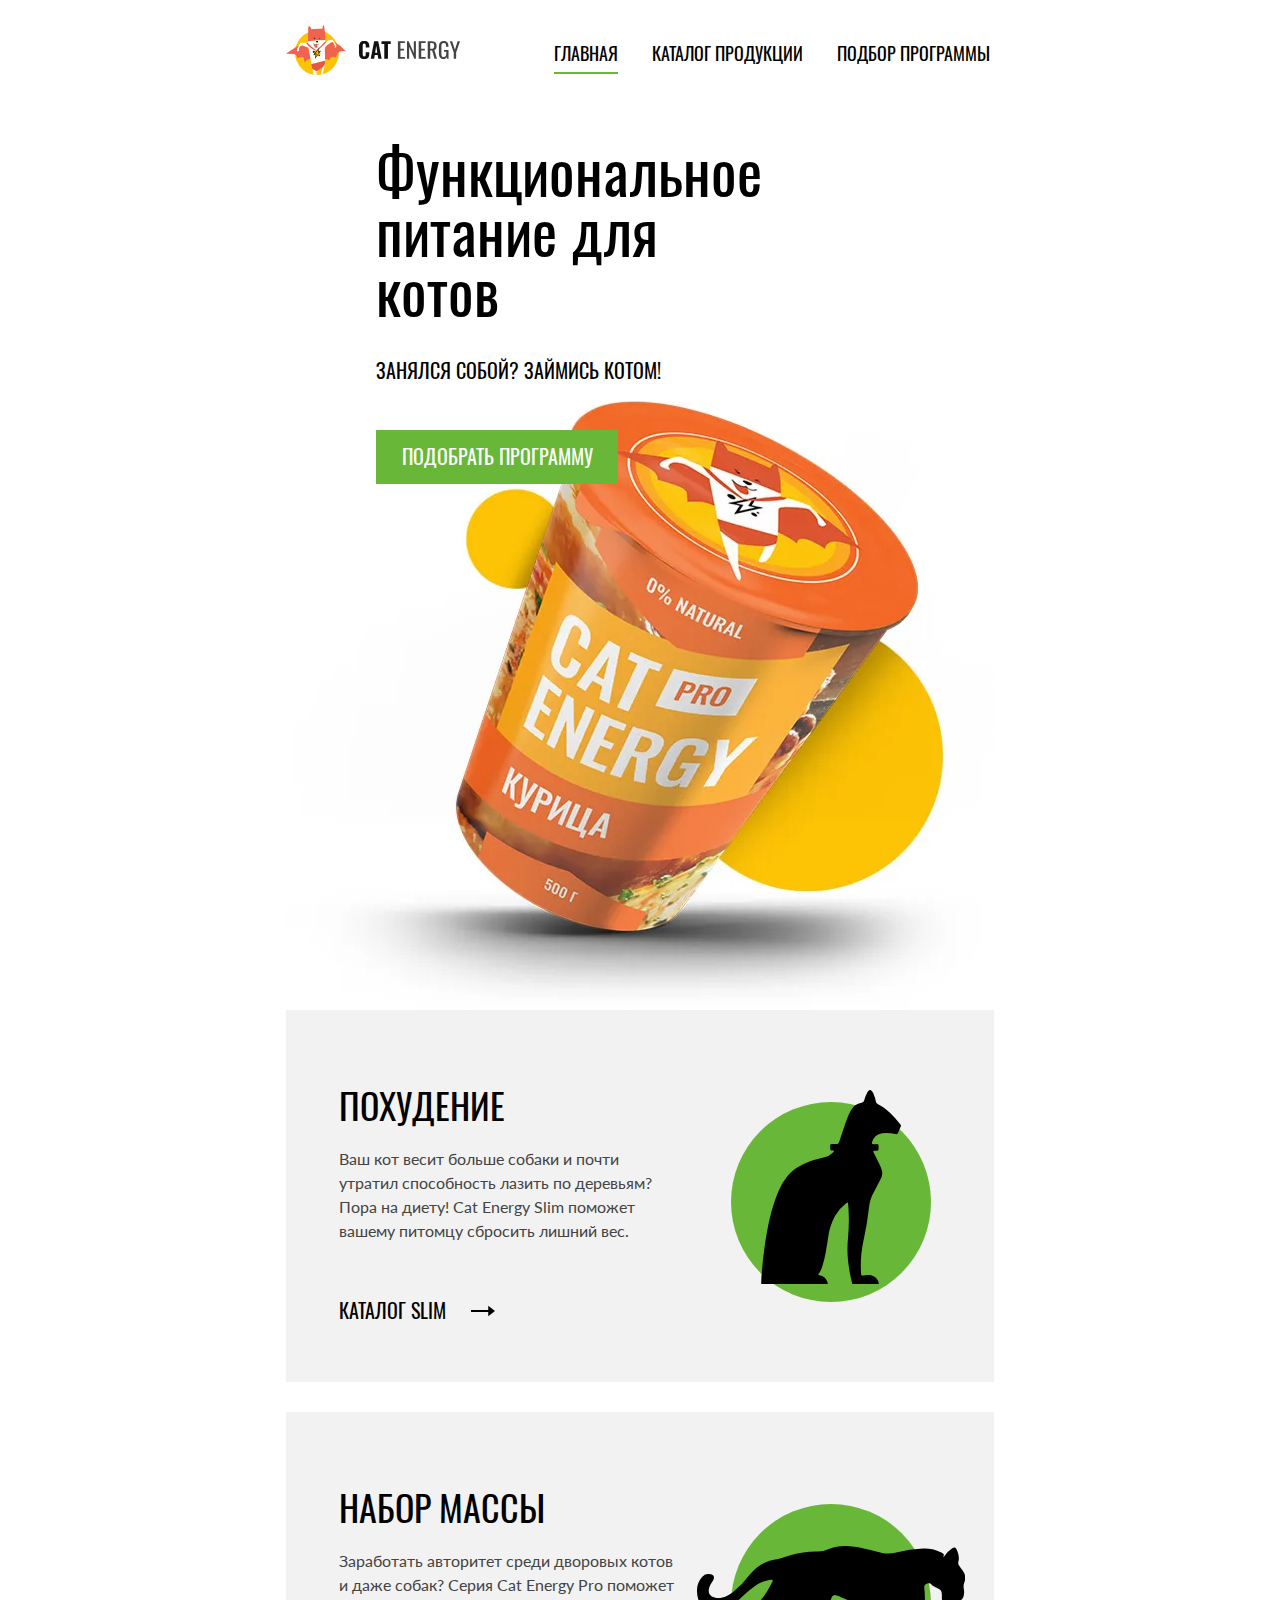
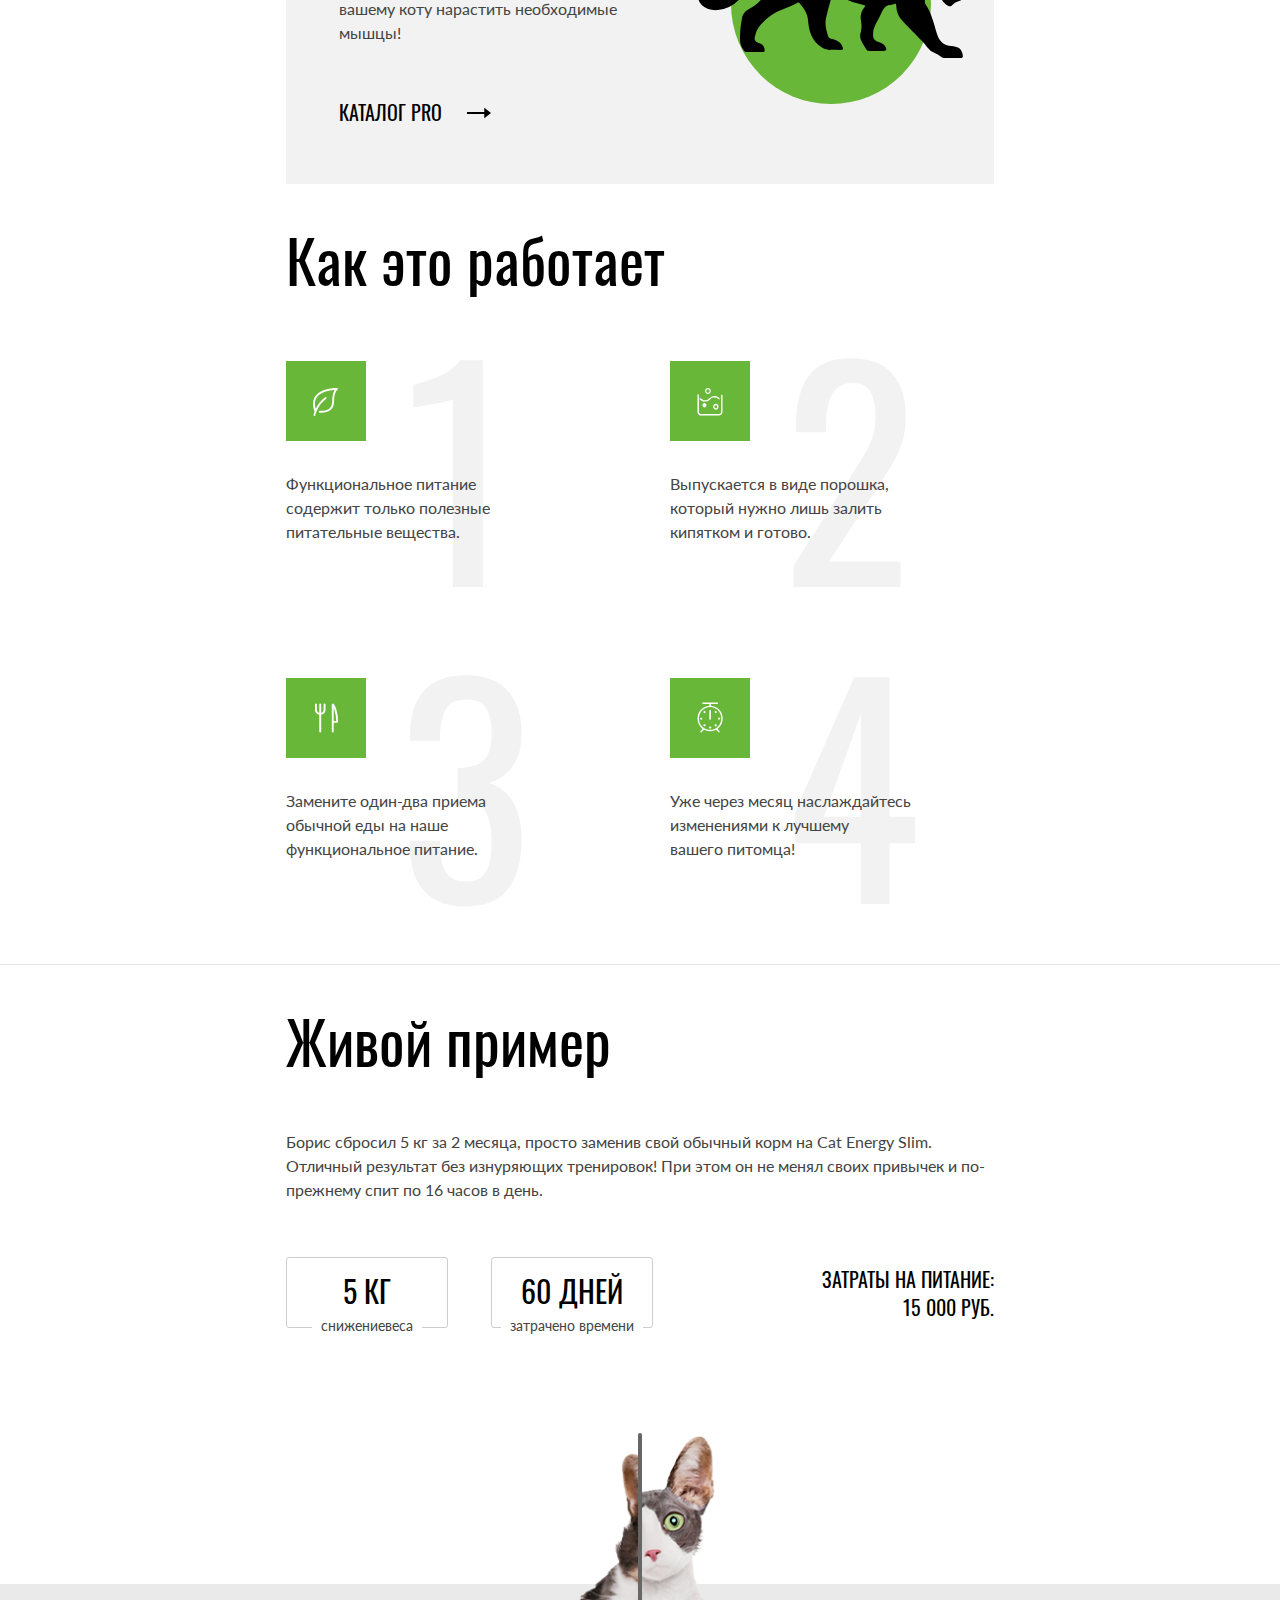
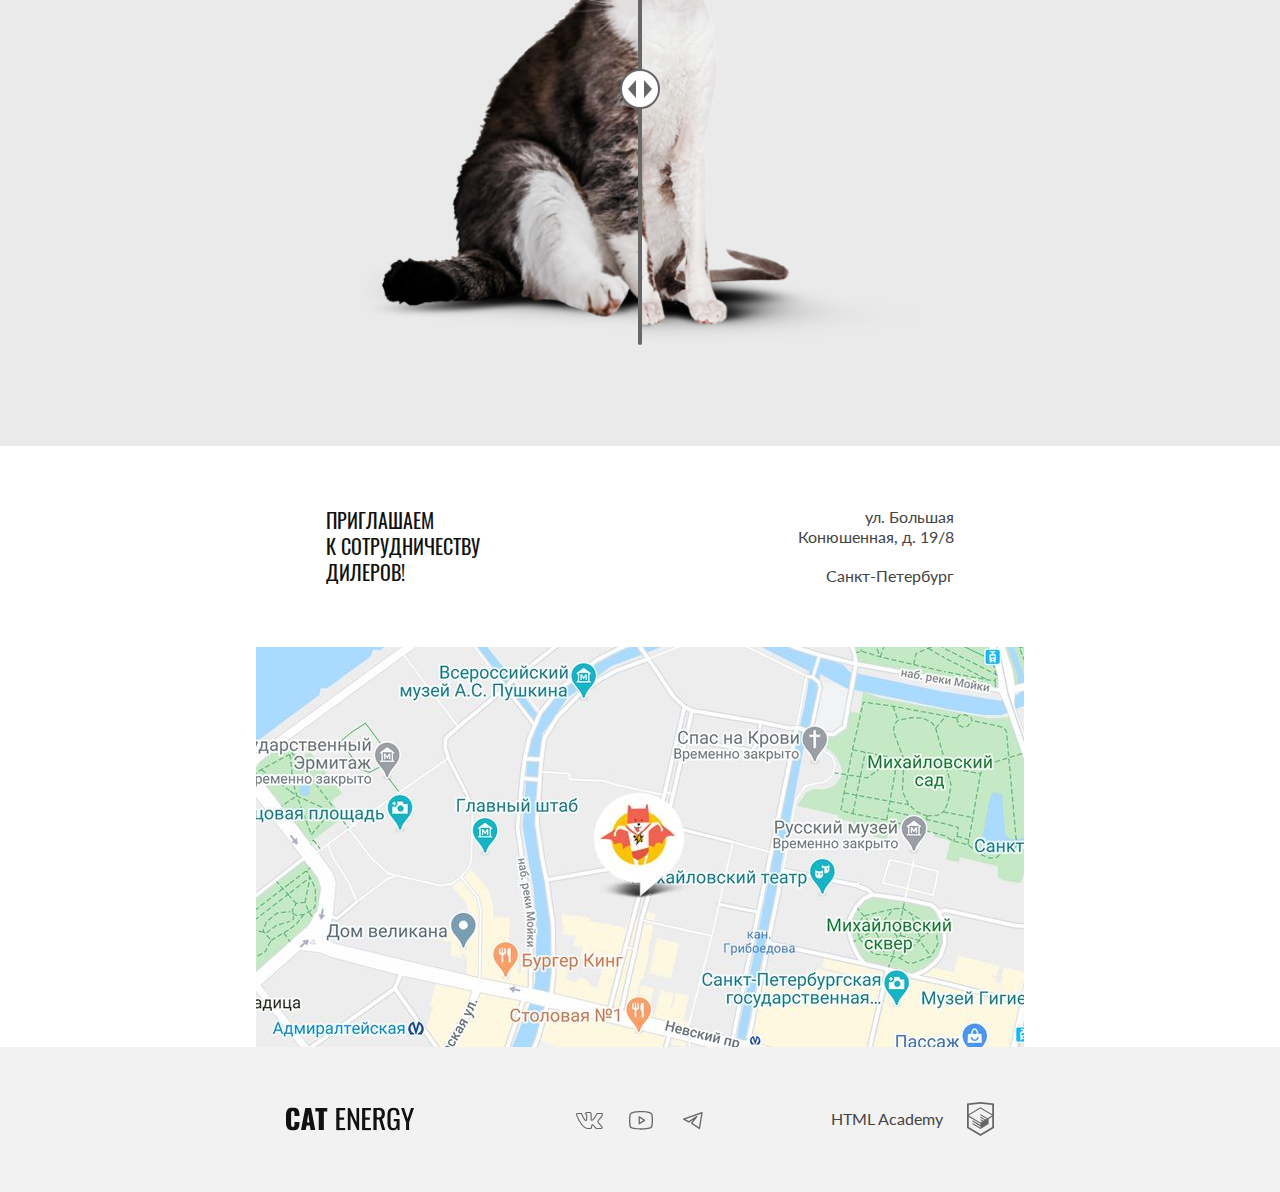
==== commit 1f24ca8f: "Deploying to gh-pages from @ Darrres/2329309-cat-energy-2@0069050afabaa6e609065e6460f21a6382214710 🚀" ====
--- a/index.html
+++ b/index.html
@@ -1 +1 @@
-<!DOCTYPE html><html class="page" lang="ru"><head><meta charset="UTF-8"><title>Cat Energy</title><meta name="viewport" content="width=device-width,initial-scale=1"><link rel="icon" href="favicon.ico"><link rel="icon" href="favicons/icon.svg" type="image/svg+xml"><link rel="apple-touch-icon" href="favicons/apple.png"><link rel="manifest" href="manifest.webmanifest"><link rel="stylesheet" href="styles/styles.css"><script src="scripts/index.js" defer="defer"></script></head><body class="page__body"><header class="header"><a class="header__logo" href="index.html"><picture><source media="(min-width: 1440px)" width="202" height="59" srcset="images/logo-desktop.svg" type="image/svg+xml"><source media="(min-width: 768px)" width="174" height="50" srcset="images/logo-tablet.svg" type="image/svg+xml"><img class="header__logo-image" width="33" height="38" src="images/logo-mobile.svg" alt="Логотип Cat Energy"></picture></a><nav class="navigation"><button class="navigation__toggle" type="button"><span class="visually-hidden">Открыть/закрыть меню</span></button><ul class="navigation__list site-menu site-menu--close"><li class="site-menu__item"><a class="site-menu__link site-menu__link--light site-menu__link--active" href="index.html">Главная</a></li><li class="site-menu__item"><a class="site-menu__link site-menu__link--light" href="catalog.html">Каталог продукции</a></li><li class="site-menu__item"><a class="site-menu__link site-menu__link--light" href="#">Подбор программы</a></li></ul></nav></header><main class="main"><section class="hero"><div class="hero__wrapper"><div class="hero__inner-wrapper"><h1 class="hero__title">Функциональное питание для котов</h1><p class="hero__text">Занялся собой? Займись котом!</p></div><picture><source media="(min-width: 1440px)" width="552" height="499" srcset="images/hero-desktop@1x.png, images/hero-desktop@2x.png 2x" type="image/png"><source media="(min-width: 768px)" width="709" height="609" srcset="images/hero-tablet@1x.png, images/hero-tablet@2x.png 2x" type="image/png"><img class="hero__image" width="280" height="270" src="images/hero-mobile@1x.png" srcset="images/hero-mobile@2x.png 2x" alt="Банка корма со вкусом курицы 500 грамм"></picture><a class="hero__button button" href="#">Подобрать программу</a></div></section><section class="programs"><div class="programs__wrapper"><h2 class="visually-hidden">Программы питания Cat Energy</h2><div class="programs-card programs-card--slim"><h3 class="programs-card__title">Похудение</h3><p class="programs-card__text">Ваш кот весит больше собаки и почти утратил способность лазить по деревьям? Пора на диету! Cat Energy Slim поможет вашему питомцу сбросить лишний вес.</p><a class="programs-card__button" href="#">Каталог slim</a></div><div class="programs-card programs-card--pro"><h3 class="programs-card__title">Набор массы</h3><p class="programs-card__text">Заработать авторитет среди дворовых котов и даже собак? Серия Cat Energy Pro поможет вашему коту нарастить необходимые мышцы!</p><a class="programs-card__button" href="#">Каталог pro</a></div></div></section><section class="process"><div class="process__wrapper"><h2 class="process__title">Как это работает</h2><ul class="process__list"><li class="process__item process__item--leaf"><p class="process__text process__text--one">Функциональное питание содержит только полезные питательные вещества.</p></li><li class="process__item process__item--powder"><p class="process__text process__text--two">Выпускается в виде порошка, который нужно лишь залить кипятком и готово.</p></li><li class="process__item process__item--eat"><p class="process__text process__text--three">Замените один-два приема обычной еды на наше функциональное питание.</p></li><li class="process__item process__item--clock"><p class="process__text process__text--four">Уже через месяц наслаждайтесь изменениями к лучшему<br>вашего питомца!</p></li></ul></div></section><section class="example"><div class="example__wrapper"><div class="example__content-wrapper"><h2 class="example__title">Живой пример</h2><p class="example__text">Борис сбросил 5 кг за 2 месяца, просто заменив свой обычный корм на Cat Energy Slim. Отличный результат без изнуряющих тренировок! При этом он не менял своих привычек и по-прежнему спит по 16 часов в день.</p><div class="example__inner-wrapper"><dl class="example__list"><div class="example__item"><dt class="example__number">5 кг</dt><dd class="example__description">Снижение<br>веса</dd></div><div class="example__item"><dt class="example__number">60 дней</dt><dd class="example__description">Затрачено времени</dd></div></dl><div class="example__spand"><p class="example__spand-key">Затраты на питание:</p><p class="example__spand-value">15 000 РУБ.</p></div></div></div><div class="example__slider slider"><picture><source media="(min-width: 768px)" width="560" height="512" srcset="images/cat-slider-tablet@1x.png, images/cat-slider-tablet@2x.png 2x" type="image/png"><img class="slider__image" width="280" height="256" src="images/cat-slider-mobile@1x.png" srcset="images/cat-slider-mobile@2x.png 2x" alt="Кот до/после"></picture><button class="slider__arrow" type="button"><span class="visually-hidden">Двигать слайдер</span></button></div></div></section><section class="partnership"><div class="partnership__wrapper"><h2 class="partnership__title">Приглашаем<br>к сотрудничеству дилеров!</h2><address class="partnership__adress"><p class="partnership__adress-line">ул. Большая Конюшенная, д. 19/8</p><p class="partnership__city">Санкт-Петербург</p></address></div><iframe class="partnership__map" src="https://www.google.com/maps/embed?pb=!1m18!1m12!1m3!1d1998.6036257197802!2d30.320472476714233!3d59.938719162094195!2m3!1f0!2f0!3f0!3m2!1i1024!2i768!4f13.1!3m3!1m2!1s0x4696310fca145cc1%3A0x42b32648d8238007!2z0JHQvtC70YzRiNCw0Y8g0JrQvtC90Y7RiNC10L3QvdCw0Y8g0YPQuy4sIDE5LzgsINCh0LDQvdC60YIt0J_QtdGC0LXRgNCx0YPRgNCzLCAxOTExODY!5e0!3m2!1sru!2sru!4v1739368281054!5m2!1sru!2sru" allowfullscreen title="Офис компании по адресу ул. Большая Конюшенная, д. 19/8 Санкт-Петербургг"></iframe></section></main><footer class="footer"><div class="footer__wrapper"><a class="footer__logo" href="index.html"><img class="footer__logo-name" src="images/logo-name.svg" width="128" height="24" alt="Логотип Cat Energy"></a><ul class="footer__list social"><li class="social__item"><a class="social__link social__link--vkontakte" href="#"><span class="visually-hidden">Вконтакте</span></a></li><li class="social__item"><a class="social__link social__link--youtube" href="#"><span class="visually-hidden">Ютуб</span></a></li><li class="social__item"><a class="social__link social__link--telegram" href="#"><span class="visually-hidden">Телеграм</span></a></li></ul><div class="footer__developer developer"><span class="visually-hidden">Разработано:</span> <a class="developer__link" href="https://htmlacademy.ru/intensive/adaptive">HTML Academy</a></div></div></footer></body></html>+<!DOCTYPE html><html class="page" lang="ru"><head><meta charset="UTF-8"><title>Cat Energy</title><meta name="viewport" content="width=device-width,initial-scale=1"><link rel="icon" href="favicon.ico"><link rel="icon" href="favicons/icon.svg" type="image/svg+xml"><link rel="apple-touch-icon" href="favicons/apple.png"><link rel="manifest" href="manifest.webmanifest"><link rel="stylesheet" href="styles/styles.css"><link rel="preload" href="fonts/oswald/oswaldregular.woff2" type="font/woff2" as="font" crossorigin="anonymous"><link rel="preload" href="fonts/lato/Lato-Regular.woff2" type="font/woff2" as="font" crossorigin="anonymous"><script src="scripts/index.js" defer="defer"></script></head><body class="page__body page__body--background"><header class="header" data-test="header"><nav class="navigation"><div class="navigation__wrapper"><a class="navigation__logo" href="index.html"><picture><source media="(min-width: 1440px)" width="202" height="59" srcset="images/logo-desktop.svg" type="image/svg+xml"><source media="(min-width: 768px)" width="174" height="50" srcset="images/logo-tablet.svg" type="image/svg+xml"><img class="navigation__logo-image" width="33" height="38" src="images/logo-mobile.svg" alt="Логотип Cat Energy"></picture></a><button class="navigation__toggle" type="button"><span class="visually-hidden">Открыть/закрыть меню</span></button></div><ul class="navigation__list site-menu"><li class="site-menu__item"><a class="site-menu__link site-menu__link--light site-menu__link--active" href="index.html">Главная</a></li><li class="site-menu__item"><a class="site-menu__link site-menu__link--light" href="catalog.html">Каталог продукции</a></li><li class="site-menu__item"><a class="site-menu__link site-menu__link--light" href="#">Подбор программы</a></li></ul></nav></header><main class="main"><section class="hero" data-test="hero"><div class="hero__wrapper"><div class="hero__inner-wrapper"><h1 class="hero__title">Функциональное питание для котов</h1><p class="hero__text">Занялся собой? Займись котом!</p></div><picture><source media="(min-width: 1440px)" width="552" height="499" srcset="images/hero-desktop@1x.webp, images/hero-desktop@2x.webp 2x" type="image/webp"><source media="(min-width: 768px)" width="709" height="609" srcset="images/hero-tablet@1x.webp, images/hero-tablet@2x.webp 2x" type="image/webp"><source width="280" height="270" srcset="images/hero-mobile@1x.webp, images/hero-mobile@2x.webp 2x" type="image/webp"><source media="(min-width: 1440px)" width="552" height="499" srcset="images/hero-desktop@1x.png, images/hero-desktop@2x.png 2x" type="image/png"><source media="(min-width: 768px)" width="709" height="609" srcset="images/hero-tablet@1x.png, images/hero-tablet@2x.png 2x" type="image/png"><img class="hero__image" width="280" height="270" src="images/hero-mobile@1x.png" srcset="images/hero-mobile@2x.png 2x" alt="Банка корма со вкусом курицы 500 грамм"></picture><a class="hero__button button" href="#">Подобрать программу</a></div></section><section class="programs" data-test="programs"><div class="programs__wrapper"><h2 class="visually-hidden">Программы питания Cat Energy</h2><div class="programs-card programs-card--slim"><h3 class="programs-card__title">Похудение</h3><p class="programs-card__text">Ваш кот весит больше собаки и почти утратил способность лазить по деревьям? Пора на диету! Cat Energy Slim поможет вашему питомцу сбросить лишний вес.</p><a class="programs-card__button" href="#">Каталог slim</a></div><div class="programs-card programs-card--pro"><h3 class="programs-card__title">Набор массы</h3><p class="programs-card__text">Заработать авторитет среди дворовых котов и даже собак? Серия Cat Energy Pro поможет вашему коту нарастить необходимые мышцы!</p><a class="programs-card__button" href="#">Каталог pro</a></div></div></section><section class="process" data-test="features"><div class="process__wrapper"><h2 class="process__title">Как это работает</h2><ul class="process__list"><li class="process__item process__item--leaf"><p class="process__text process__text--one">Функциональное питание содержит только полезные питательные вещества.</p></li><li class="process__item process__item--powder"><p class="process__text process__text--two">Выпускается в виде порошка, который нужно лишь залить кипятком и готово.</p></li><li class="process__item process__item--eat"><p class="process__text process__text--three">Замените один-два приема обычной еды на наше функциональное питание.</p></li><li class="process__item process__item--clock"><p class="process__text process__text--four">Уже через месяц наслаждайтесь изменениями к лучшему<br>вашего питомца!</p></li></ul></div></section><section class="example" data-test="proof"><div class="example__wrapper"><div class="example__content-wrapper"><h2 class="example__title">Живой пример</h2><p class="example__text">Борис сбросил 5 кг за 2 месяца, просто заменив свой обычный корм на Cat Energy Slim. Отличный результат без изнуряющих тренировок! При этом он не менял своих привычек и по-прежнему спит по 16 часов в день.</p><div class="example__inner-wrapper"><dl class="example__list"><div class="example__item"><dt class="example__number">5 кг</dt><dd class="example__description">Снижение<br>веса</dd></div><div class="example__item"><dt class="example__number">60 дней</dt><dd class="example__description">Затрачено времени</dd></div></dl><div class="example__spand"><p class="example__spand-key">Затраты на питание:</p><p class="example__spand-value">15 000 РУБ.</p></div></div></div><div class="example__slider slider"><picture><source media="(min-width: 768px)" width="560" height="512" srcset="images/cat-slider-tablet@1x.png, images/cat-slider-tablet@2x.png 2x" type="image/png"><img class="slider__image" width="280" height="256" src="images/cat-slider-mobile@1x.png" srcset="images/cat-slider-mobile@2x.png 2x" alt="Кот до/после"></picture><button class="slider__arrow" type="button"><span class="visually-hidden">Двигать слайдер</span></button></div></div></section><section class="partnership" data-test="contacts"><div class="partnership__wrapper"><h2 class="partnership__title">Приглашаем<br>к сотрудничеству дилеров!</h2><address class="partnership__adress"><p class="partnership__adress-line">ул. Большая Конюшенная, д. 19/8</p><p class="partnership__city">Санкт-Петербург</p></address></div><div class="partnership__map"><iframe class="partnership__map-iframe" src="https://www.google.com/maps/embed?pb=!1m18!1m12!1m3!1d1998.6036257197802!2d30.320472476714233!3d59.938719162094195!2m3!1f0!2f0!3f0!3m2!1i1024!2i768!4f13.1!3m3!1m2!1s0x4696310fca145cc1%3A0x42b32648d8238007!2z0JHQvtC70YzRiNCw0Y8g0JrQvtC90Y7RiNC10L3QvdCw0Y8g0YPQuy4sIDE5LzgsINCh0LDQvdC60YIt0J_QtdGC0LXRgNCx0YPRgNCzLCAxOTExODY!5e0!3m2!1sru!2sru!4v1739368281054!5m2!1sru!2sru" allowfullscreen title="Офис компании по адресу ул. Большая Конюшенная, д. 19/8 Санкт-Петербургг"></iframe></div></section></main><footer class="footer" data-test="footer"><div class="footer__wrapper"><a class="footer__logo" href="index.html"><img class="footer__logo-name" src="images/logo-name.svg" width="128" height="24" alt="Логотип Cat Energy"></a><ul class="footer__list social"><li class="social__item"><a class="social__link social__link--vkontakte" href="#"><span class="visually-hidden">Вконтакте</span></a></li><li class="social__item"><a class="social__link social__link--youtube" href="#"><span class="visually-hidden">Ютуб</span></a></li><li class="social__item"><a class="social__link social__link--telegram" href="#"><span class="visually-hidden">Телеграм</span></a></li></ul><div class="footer__developer developer"><span class="visually-hidden">Разработано:</span> <a class="developer__link" href="https://htmlacademy.ru/intensive/adaptive">HTML Academy</a></div></div></footer></body></html>--- a/styles/styles.css
+++ b/styles/styles.css
@@ -1 +1 @@
-@font-face{font-family:Lato;font-weight:400;font-style:normal;font-display:swap;src:url(../fonts/lato/Lato-Regular.woff2)format("woff2")}@font-face{font-family:Oswald;font-weight:400;font-style:normal;font-display:swap;src:url(../fonts/oswald/oswaldregular.woff2)format("woff2")}body{color:#444;margin:0;font-family:Lato,Arial,sans-serif;font-size:14px;line-height:18px}@media (width>=768px){body{font-size:16px;line-height:24px}}.visually-hidden{white-space:nowrap;-webkit-clip-path:inset(100%);clip-path:inset(100%);clip:rect(0 0 0 0);border:0;width:1px;height:1px;margin:-1px;padding:0;position:absolute;overflow:hidden}.button{color:#fff;text-align:center;text-transform:uppercase;box-sizing:border-box;background-color:#68b738;border:none;padding:10px 20px;font-family:Oswald,Arial,sans-serif;font-size:16px;line-height:20px;text-decoration:none;display:block}.button:hover{background-color:#5eaa2f}.button:active{color:#ffffff4d;background-color:#5eaa2f}.header{background-image:url(../images/logo-name.svg);background-position:50% 26px;background-repeat:no-repeat;background-size:101px 18px;width:280px;margin:0 auto}@media (width>=768px){.header{background:0 0;flex-wrap:wrap;justify-content:space-between;width:704px;margin:25px auto 65px;display:flex}}@media (width>=1440px){.header{z-index:3;background:0 0;grid-template-columns:max-content 50%;width:1220px;margin:55px auto 110px;display:grid;position:relative}}.header__logo:hover{opacity:.8}.header__logo:active{opacity:.6}@media (width>=768px){.header__logo{margin-left:-2px;line-height:0}}@media (width>=1440px){.header__logo{margin-left:0}}.header__logo-image{margin-top:13px;margin-bottom:10px}@media (width>=768px){.header__logo-image{margin:0}}.navigation{position:relative}@media (width>=768px){.navigation{place-self:flex-end end}}.navigation__toggle{cursor:pointer;background-color:#0000;background-image:url(../icons/stack.svg#menu-close);background-repeat:no-repeat;border:none;width:18px;height:18px;display:none;position:absolute;top:-42px;right:0}@media (width>=768px){.navigation__toggle{display:none}}.site-menu{margin:0;padding:0;font-family:Oswald,Arial,sans-serif;font-size:20px;line-height:20px;list-style-type:none}.site-menu:after{content:"";background-color:#ebebeb;width:320px;height:1px;position:absolute;top:0;left:-20px}@media (width>=768px){.site-menu:after{content:none}.site-menu{flex-flow:wrap;max-width:437px;margin-right:2px;padding-bottom:2px;display:flex}}@media (width>=1440px){.site-menu{max-width:480px;margin-left:0}}.site-menu__item{position:relative}.site-menu__item:after{content:"";background-color:#ebebeb;width:320px;height:1px;position:absolute;bottom:0;left:-20px}@media (width>=768px){.site-menu__item:after{content:none}.site-menu__item:first-child .site-menu__link{padding-left:0}.site-menu__item:last-child .site-menu__link{padding-right:0}}.site-menu__link{color:#000;text-transform:uppercase;text-align:center;padding:23px 5px 24px;text-decoration:none;display:block}@media (width>=768px){.site-menu__link{box-sizing:border-box;padding:13px 17px 0;font-size:18px;line-height:24px}.site-menu__link:after{content:"";background:0 0;width:100%;height:2px;margin-top:10px;display:block}.site-menu__link:hover{opacity:.6}.site-menu__link:active{opacity:.3}}@media (width>=1440px){.site-menu__link{font-size:20px;line-height:29px}}@media (width>=768px){.site-menu__link--active:after{content:"";background:#68b738;width:100%;height:2px;margin-top:8px;display:block}}@media (width>=1440px){.site-menu__link--light{color:#fff}.site-menu__link--light.site-menu__link--active:after{background-color:#fff}}.hero{color:#fff;margin-bottom:20px;font-family:Oswald,Arial,sans-serif}@media (width>=768px){.hero{color:#000;position:relative}}@media (width>=1440px){.hero{margin-bottom:82px;padding-bottom:184px}.hero:before,.hero:after{content:"";top:-224px;bottom:0;right:0;left:unset;width:50%;position:absolute}.hero:before{z-index:1;background-color:#4e4d52;background-image:url(../images/hero-background-desktop@1x.jpg);background-position:100% 100%;background-repeat:no-repeat;background-size:auto 100%}.hero:after{opacity:.85;z-index:2;background-color:#68b738}}@media (width>=1440px) and (resolution>=2dppx){.hero:before{background-image:url(../images/hero-background-desktop@2x.jpg)}}@media (width>=768px){.hero__wrapper{width:768px;margin:0 auto}}@media (width>=1440px){.hero__wrapper{width:1220px}}.hero__inner-wrapper{padding:27px 0 164px;position:relative}.hero__inner-wrapper:before{content:"";z-index:1;background-color:#4e4d52;background-image:url(../images/hero-background-mobile@1x.jpg);background-position:top;background-repeat:no-repeat;background-size:auto 100%;width:100%;height:100%;position:absolute;top:0;left:0}@media (resolution>=2dppx){.hero__inner-wrapper:before{background-image:url(../images/hero-background-mobile@2x.jpg)}}.hero__inner-wrapper:after{content:"";opacity:.85;z-index:2;background-color:#68b738;width:100%;height:100%;position:absolute;top:0;left:0}@media (width>=768px){.hero__inner-wrapper{padding:0}.hero__inner-wrapper:after,.hero__inner-wrapper:before{content:none}}.hero__title{z-index:3;text-align:center;width:280px;margin:0 auto 25px;font-size:36px;font-weight:400;line-height:36px;position:relative}@media (width>=768px){.hero__title{text-align:left;width:416px;margin:0 0 40px 120px;font-size:60px;line-height:60px}}@media (width>=1440px){.hero__title{margin:0 0 40px 80px}}.hero__text{z-index:3;text-transform:uppercase;text-align:center;width:280px;margin:0 auto;line-height:14px;position:relative}@media (width>=768px){.hero__text{text-align:left;width:416px;margin:0 0 50px 120px;font-size:20px;line-height:20px}}@media (width>=1440px){.hero__text{margin:0 0 52px 80px}}.hero__image{z-index:3;margin:-135px auto 3px;display:block;position:relative}@media (width>=768px){.hero__image{z-index:-1;margin:0 auto 3px;position:absolute;bottom:-529px;left:30px;right:29px}}@media (width>=1440px){.hero__image{z-index:3;top:-81px;left:50%;right:50%;transform:translate(-29.7%)}}.hero__button{width:280px;margin:0 auto}@media (width>=768px){.hero__button{width:242px;min-height:54px;margin:0 0 526px 120px;padding:13px 20px;font-size:20px;line-height:26px}}@media (width>=1440px){.hero__button{width:244px;margin:0 0 0 80px}.programs{padding-bottom:71px}}.programs__wrapper{width:280px;margin:0 auto}@media (width>=768px){.programs__wrapper{width:708px}}@media (width>=1440px){.programs__wrapper{grid-template-columns:570px 570px;gap:80px;width:1220px;display:grid}}.programs-card{background-color:#f2f2f2;margin-bottom:20px;padding:31px 33px 22px 20px;position:relative}.programs-card:before{content:"";background-color:#68b738;border-radius:50%;width:50px;height:50px;position:absolute;top:23px;left:20px}@media (width>=768px){.programs-card{margin-bottom:30px;padding:77px 316px 51px 53px}.programs-card:before{width:200px;height:200px;top:92px;left:445px}}@media (width>=1440px){.programs-card{margin:0;padding:77px 61px 55px 52px}.programs-card:before{width:100px;height:100px;top:47px;left:52px}}.programs-card__title{color:#000;text-transform:uppercase;margin-top:0;margin-bottom:29px;padding-left:70px;font-family:Oswald,Arial,sans-serif;font-size:24px;font-weight:400;line-height:37px}@media (width>=768px){.programs-card__title{margin-bottom:24px;padding:0;font-size:36px;line-height:36px}}@media (width>=1440px){.programs-card__title{margin-bottom:73px;padding-left:162px}}.programs-card__text{margin-bottom:41px;position:relative}.programs-card__text:after{content:"";background-color:#d9d9d9;width:240px;height:1px;position:absolute;bottom:-22px;right:-14px}@media (width>=768px){.programs-card__text{margin-bottom:48px}.programs-card__text:after{display:none}}@media (width>=1440px){.programs-card__text{margin-bottom:23px}}.programs-card__button{color:#000;text-transform:uppercase;align-items:center;column-gap:15px;font-family:Oswald,Arial,sans-serif;font-size:16px;font-weight:400;line-height:16px;text-decoration:none;display:flex}.programs-card__button:after{content:"";background:url(../icons/stack.svg#arrow) 50%/cover no-repeat;flex-shrink:0;width:24px;height:12px}.programs-card__button:hover:after{background:url(../icons/stack.svg#arrow-big) 50%/cover no-repeat;width:32px}.programs-card__button:active{opacity:.3}.programs-card__button:active:after{background:url(../icons/stack.svg#arrow-big) 50%/cover no-repeat;width:32px}@media (width>=768px){.programs-card__button{column-gap:25px;padding:5px 0;font-size:20px;line-height:29px}}.programs-card--slim:after{content:"";background-image:url(../icons/stack.svg#cat-slim);width:36px;height:50px;display:inline-block;position:absolute;top:20px;left:27px}@media (width>=768px){.programs-card--slim:after{width:140px;height:194px;top:80px;left:475px}}@media (width>=1440px){.programs-card--slim:after{width:70px;height:97px;top:41px;left:67px}}.programs-card--pro:after{content:"";background-image:url(../icons/stack.svg#cat-pro);width:67px;height:28px;display:inline-block;position:absolute;top:36px;left:12px}@media (width>=768px){.programs-card--pro:after{width:268px;height:112px;top:134px;left:411px}}@media (width>=1440px){.programs-card--pro:after{width:134px;height:56px;top:67px;left:33px}}.process{margin-bottom:54px}@media (width>=768px){.process{border-bottom:1px solid #e6e6e6;margin-bottom:45px;padding-top:16px}}@media (width>=1440px){.process{border-bottom:none;margin-bottom:42px;padding:0}}.process__wrapper{width:280px;margin:0 auto 29px}@media (width>=768px){.process__wrapper{width:708px;margin-bottom:20px}}@media (width>=1440px){.process__wrapper{width:1220px;margin-bottom:0}}.process__title{color:#000;margin:0 0 41px;font-family:Oswald,Arial,sans-serif;font-size:36px;font-weight:400;line-height:40px}@media (width>=768px){.process__title{margin-bottom:32px;font-size:60px;line-height:60px}}.process__list{margin:0;padding:0;list-style-type:none}@media (width>=768px){.process__list{grid-template-columns:247px 249px;gap:11px 137px;display:grid}}@media (width>=1440px){.process__list{grid-template-columns:244px 245px 245px 250px;gap:80px}}.process__item{text-align:left;margin:0 0 26px;padding:0 0 0 80px;position:relative}.process__item:before{content:"";z-index:1;display:inline-block;position:absolute}.process__item:after{content:"";background-color:#68b738;width:60px;height:60px;position:absolute;top:-2px;left:0}@media (width>=768px){.process__item{padding:151px 0 57px}.process__item:after{background-color:#68b738;width:80px;height:80px;top:40px;left:0}}.process__item br{display:none}@media (width>=768px){.process__item br{display:inline}}.process__text{margin:0;position:relative}@media (width>=768px){.process__text:after{text-align:center;color:#f2f2f2;z-index:-1;width:112px;height:280px;font-family:Oswald,Arial,sans-serif;font-size:280px;line-height:280px;position:absolute;top:-151px}}.process__item--leaf:before{background-image:url(../icons/stack.svg#icon-leaf);width:30px;height:32px;top:13px;left:15px}@media (width>=768px){.process__item--leaf:before{top:65px;left:24px}}.process__item--powder:before{background-image:url(../icons/stack.svg#icon-powder);width:26px;height:28px;top:15px;left:18px}@media (width>=768px){.process__item--powder:before{top:67px;left:27px}}.process__item--eat:before{background-image:url(../icons/stack.svg#icon-eat);width:25px;height:30px;top:13px;left:18px}@media (width>=768px){.process__item--eat:before{top:65px;left:28px}}.process__item--clock:before{background-image:url(../icons/stack.svg#icon-clock);width:26px;height:31px;top:13px;left:17px}@media (width>=768px){.process__item--clock:before{top:64px;left:27px}.process__text--one:after{content:"1";right:19px}.process__text--two:after{content:"2";right:25px}.process__text--three:after{content:"3";right:22px}.process__text--four:after{content:"4";right:23px}}.example{background:#eaeaea;padding:25px 0 38px}@media (width>=768px){.example{background:0 0;padding:0}}@media (width>=1440px){.example{position:relative}.example:after{content:"";z-index:-1;background-color:#f2f2f2;width:100%;height:462px;display:block;position:absolute;bottom:0}.example__wrapper{flex-direction:row;width:1220px;margin:0 auto;display:flex}}.example__content-wrapper{width:280px;margin:0 auto}@media (width>=768px){.example__content-wrapper{width:708px}}.example__title{color:#000;margin:0 0 40px;font-family:Oswald,Arial,sans-serif;font-size:36px;font-weight:400;line-height:40px}@media (width>=768px){.example__title{margin-bottom:60px;font-size:60px;line-height:60px}}@media (width>=1440px){.example__title{margin-bottom:146px}}.example__text{margin:0 0 20px}@media (width>=768px){.example__text{margin-bottom:39px}}@media (width>=1440px){.example__text{width:433px;margin-bottom:69px}}@media (width>=768px){.example__inner-wrapper{justify-content:space-between;margin-bottom:80px;display:flex}}@media (width>=1440px){.example__inner-wrapper{width:367px;margin-bottom:0;display:block}}.example__list{justify-content:space-between;column-gap:28px;margin-bottom:20px;display:flex}@media (width>=768px){.example__list{column-gap:43px}}@media (width>=1440px){.example__list{margin-bottom:28px}}.example__number{color:#000;text-align:center;text-transform:uppercase;border:1px solid #cdcdcd;border-radius:3px;min-width:124px;padding:14px 0 16px;font-family:Oswald,Arial,sans-serif;font-size:24px;font-weight:400;line-height:24px}@media (width>=768px){.example__number{min-width:160px;padding-bottom:18px;font-size:30px;line-height:37px}}.example__description{text-transform:lowercase;text-align:center;background-color:#eaeaea;width:87px;margin:-9px auto 0;font-size:12px;line-height:12px}@media (width>=768px){.example__description{background-color:#fff;width:-moz-fit-content;width:fit-content;padding:0 9px;font-size:14px;line-height:14px}}@media (width>=1440px){.example__description{background-color:#f2f2f2}}@media (width>=768px){.example__description br{display:none}}.example__spand{color:#000;text-transform:uppercase;column-gap:3px;margin:0 0 20px 47px;font-family:Oswald,Arial,sans-serif;font-weight:400;line-height:20px;display:flex}@media (width>=768px){.example__spand{text-align:end;flex-direction:column;width:174px;margin:0;padding-top:24px;font-size:20px;line-height:28px}}@media (width>=1440px){.example__spand{flex-direction:row;gap:66px;width:436px}}.example__spand-key,.example__spand-value{margin:0}.slider{position:relative}.slider:after{content:"";z-index:-1;background-color:#eaeaea;width:100%;height:462px;display:block;position:absolute;bottom:0}@media (width>=768px){.slider{padding-bottom:101px}}@media (width>=1440px){.slider{max-height:512px;padding-bottom:86px}.slider:after{content:none}}.slider__arrow{box-sizing:border-box;background-color:#666;border:none;border-radius:2px;width:4px;height:100%;margin:0;padding:0;display:block;position:absolute;top:0;left:50%;transform:translate(-50%)}.slider__arrow:before{content:"";box-sizing:border-box;background-color:#fff;border:2px solid #666;border-radius:50%;width:40px;height:40px;position:absolute;top:50%;left:50%;transform:translate(-50%,-50%)}.slider__arrow:after{content:"";background-color:#666;width:24px;height:18px;position:absolute;top:50%;left:50%;transform:translate(-50%,-50%);-webkit-mask-image:url(../icons/stack.svg#slider-arrow);mask-image:url(../icons/stack.svg#slider-arrow)}.slider__arrow:hover{background-color:#68b738}.slider__arrow:hover:before{border-color:#68b738}.slider__arrow:hover:after{background-color:#68b738}.slider__arrow:active{opacity:.6;background-color:#68b738}.slider__arrow:active:before{border-color:#68b738}.slider__arrow:active:after{background-color:#68b738}@media (width>=768px){.slider__arrow{height:calc(100% - 101px)}}@media (width>=1440px){.slider__arrow{height:calc(100% - 84px)}}.slider__image{margin:0 auto;display:block}@media (width>=1440px){.partnership{position:relative}}.partnership__wrapper{grid-template-columns:140px 140px;width:280px;margin:0 auto;padding:26px 0;display:grid}@media (width>=768px){.partnership__wrapper{grid-template-columns:235px 190px;column-gap:203px;width:628px;padding:61px 0}}@media (width>=1440px){.partnership__wrapper{box-sizing:border-box;background-color:#fff;grid-template-columns:180px 157px;column-gap:70px;width:565px;padding:60px 78px 60px 80px;position:absolute;top:96px;left:110px;right:764px}}.partnership__title{color:#111;text-transform:uppercase;margin:0;font-family:Oswald,Arial,sans-serif;font-size:16px;font-weight:400;line-height:20px}@media (width>=768px){.partnership__title{font-size:20px;line-height:26px}}.partnership__adress{margin:0;padding:0;font-style:normal;line-height:20px}@media (width>=768px){.partnership__adress{text-align:end}}@media (width>=1440px){.partnership__adress{text-align:start}}.partnership__adress-line{margin:0}@media (width>=768px){.partnership__adress-line{margin-bottom:19px}}.partnership__city{margin:0}.partnership__map{border:none;width:100%;height:362px;display:block}@media (width>=768px){.partnership__map{height:400px}}.partnership--color-background,.footer{background-color:#f2f2f2}.footer__wrapper{width:280px;margin:0 auto;padding:20px 0}@media (width>=768px){.footer__wrapper{justify-content:space-between;width:708px;padding:55px 0;display:flex}}@media (width>=1440px){.footer__wrapper{justify-content:space-between;width:1220px;padding:66px 0;display:flex}}.footer__logo{text-align:center;border-bottom:1px solid #d9d9d9;padding:20px 0 16px;display:block}@media (width>=768px){.footer__logo{border:none;padding:6px 0 0}}.footer__logo:hover{opacity:.8}.footer__logo:active{opacity:.5}.footer__logo:focus-visible:after{outline:none}.social{border-bottom:1px solid #d9d9d9;flex-wrap:wrap;justify-content:center;gap:24px;width:280px;margin:0;padding:20px 0 15px;list-style-type:none;display:flex}@media (width>=768px){.social{border:none;padding:8px 0 0 37px}}.social__link{background-color:#666;width:28px;height:22px;display:inline-block}.social__link:hover{background-color:#68b738}.social__link:active,.social__link:focus{opacity:.3;background-color:#68b738}.social__link--vkontakte{-webkit-mask-image:url(../icons/stack.svg#vkontakte);mask-image:url(../icons/stack.svg#vkontakte)}.social__link--youtube{-webkit-mask-image:url(../icons/stack.svg#youtube);mask-image:url(../icons/stack.svg#youtube)}.social__link--telegram{-webkit-mask-image:url(../icons/stack.svg#telegram);mask-image:url(../icons/stack.svg#telegram)}.developer{padding:27px 0}@media (width>=768px){.developer{width:168px;padding:6px 0 0}}.developer__link{color:#444;font-size:16px;font-weight:400;line-height:20px;text-decoration:none;position:relative}.developer__link:after{content:"";background-color:#666;width:27px;height:34px;display:inline-block;position:absolute;top:-7px;right:-168px;-webkit-mask-image:url(../icons/stack.svg#logo-html-academy);mask-image:url(../icons/stack.svg#logo-html-academy)}.developer__link:hover:after{background-color:#68b738}.developer__link:active{opacity:.3}.developer__link:active:after{background-color:#68b738}@media (width>=768px){.developer__link{padding-right:50px}.developer__link:after{right:-1px}.catalog{margin-top:-1px;margin-bottom:48px}}.catalog__wrapper{width:280px;margin:0 auto;padding-top:27px}@media (width>=768px){.catalog__wrapper{width:708px;padding:0}}@media (width>=1440px){.catalog__wrapper{width:1220px}}.catalog__title{color:#000;margin:0 0 41px;font-family:Oswald,Arial,sans-serif;font-size:36px;font-weight:400;line-height:36px}@media (width>=768px){.catalog__title{margin-bottom:165px;font-size:60px;line-height:60px}}.catalog__list{margin:0;padding:0;list-style-type:none}@media (width>=768px){.catalog__list{grid-template-columns:324px 324px;gap:141px 60px;display:grid}}@media (width>=1440px){.catalog__list{grid-template-columns:245px 245px 245px 245px;gap:144px 80px}}.product-card{grid-template-columns:140px 140px;padding:20px 0 25px;display:grid;position:relative}.product-card:before{content:"";background-color:#ebebeb;min-width:320px;height:1px;position:absolute;top:-2px;left:-20px}@media (width>=768px){.product-card{background-color:#f2f2f2;padding:161px 37px 40px;display:block}.product-card:before{content:none}}@media (width>=1440px){.product-card{padding:151px 38px 40px}}.product-card__link:hover{opacity:.8}.product-card__link:active{opacity:.6}@media (width>=768px){.product-card__link{display:block;position:absolute;top:-71px;left:62px}}@media (width>=1440px){.product-card__link{left:38px}}@media (width>=768px){.product-card__image{margin:0 auto 22px;display:block}}.product-card__title-link{text-decoration:none}.product-card__title-link:hover{opacity:.8}.product-card__title-link:active{opacity:.6}@media (width>=768px){.product-card__title-link{width:135px;margin:0 auto;display:block}}.product-card__title{color:#222;text-transform:uppercase;width:76px;margin:0;font-family:Oswald,Arial,sans-serif;font-size:16px;font-weight:400;line-height:20px}@media (width>=768px){.product-card__title{text-align:center;width:135px;margin-bottom:13px;font-size:20px;line-height:24px}}@media (width>=1440px){.product-card__title{width:131px;margin-bottom:17px}}@media (width>=768px){.product-card__list{margin:0 0 32px;padding:0}}@media (width>=1440px){.product-card__list{margin-bottom:35px}}.product-card__item{grid-template-columns:59px 81px;font-size:12px;font-weight:400;line-height:16px;display:grid}@media (width>=768px){.product-card__item{border-bottom:1px solid #cdcdcd;grid-template-columns:125px 125px;padding:7px 0 4px;font-size:16px;line-height:20px}}@media (width>=1440px){.product-card__item{grid-template-columns:75px 94px;padding:6px 0}}.product-card__value{justify-self:end}.product-card__button{grid-column:1/-1;margin-top:8px}.show-more{padding:64px 0 25px;position:relative}.show-more:before{content:"";background-color:#ebebeb;min-width:320px;height:1px;position:absolute;top:-2px;left:-20px}.show-more:after{content:"";background-color:#ebebeb;min-width:320px;height:1px;position:absolute;bottom:0;left:-20px}@media (width>=768px){.show-more{border:1px solid #f2f2f2;padding:160px 37px 40px}.show-more:after,.show-more:before{content:none}}@media (width>=1440px){.show-more{padding:149px 37px 39px}}.show-more__title{color:#111;text-transform:uppercase;text-align:center;margin-bottom:8px;padding:0 38px;font-family:Oswald,Arial,sans-serif;font-size:16px;font-weight:400;line-height:20px;position:relative}.show-more__title:before{content:"";background-image:url(../icons/stack.svg#plus);width:30px;height:30px;display:inline-block;position:absolute;top:-53px;left:125px}@media (width>=768px){.show-more__title{width:170px;margin:0 auto 23px;padding:0;font-size:20px;line-height:24px}.show-more__title:before{background-image:url(../icons/stack.svg#plus-tablet);width:60px;height:60px;top:-110px;left:55px}}@media (width>=1440px){.show-more__title{margin-bottom:26px}.show-more__title:before{top:-100px;left:55px}}.show-more__text{margin:0 0 21px;padding:0 30px;font-size:12px;line-height:16px}@media (width>=768px){.show-more__text{text-align:center;width:170px;margin:0 auto 82px;padding:0;font-size:16px;line-height:18px}}@media (width>=1440px){.show-more__text{margin-bottom:90px}}.show-more__button{color:#444;text-align:center;text-transform:uppercase;box-sizing:border-box;background-color:#f2f2f2;width:280px;padding:10px 15px;font-family:Oswald,Arial,sans-serif;font-size:16px;line-height:20px;text-decoration:none;display:block}.show-more__button:hover,.show-more__button:active{background-color:#ebebeb}@media (width>=768px){.show-more__button{width:250px}}@media (width>=1440px){.show-more__button{width:169px}}.catalog-additional{padding-top:25px}@media (width>=768px){.catalog-additional{margin-bottom:40px}}@media (width>=1440px){.catalog-additional{margin-bottom:56px;padding-top:23px}}.catalog-additional__wrapper{width:280px;margin:0 auto}@media (width>=768px){.catalog-additional__wrapper{width:708px}}@media (width>=1440px){.catalog-additional__wrapper{width:1221px}.catalog-additional__inner-wrapper{justify-content:space-between;display:flex}}.catalog-additional__title{color:#000;background-color:#fff;width:-moz-fit-content;width:fit-content;margin:0 0 33px;font-family:Oswald,Arial,sans-serif;font-size:24px;font-weight:400;line-height:24px;position:relative;box-shadow:-40px 0 #fff,40px 0 #fff}.catalog-additional__title:before{content:"";z-index:-1;background-color:#68b738;width:100vw;height:2px;position:absolute;top:10px;right:0;box-shadow:100vw 0 #68b738}@media (width>=768px){.catalog-additional__title{margin-bottom:81px;margin-left:40px;font-size:32px;line-height:32px}.catalog-additional__title:before{top:14px}}@media (width>=1440px){.catalog-additional__title{margin:0 0 80px;font-size:40px;line-height:40px}.catalog-additional__title:before{top:18px}}.catalog-additional__list{margin:0;padding:0;list-style-type:none}@media (width>=768px){.catalog-additional__list{border:1px solid #cdcdcd;margin-bottom:68px}}@media (width>=1440px){.catalog-additional__list{border:none;border-top:1px solid #cdcdcd;margin:0}}.additional-card{box-sizing:border-box;grid-template-columns:140px 140px;margin-bottom:16px;display:grid;position:relative}.additional-card:before{content:"";background-color:#ebebeb;width:280px;height:1px;position:absolute;top:2px;left:0}@media (width>=768px){.additional-card{border-bottom:1px solid #cdcdcd;grid-template-columns:350px 188px 93px;margin:0;padding:26px 38px 27px}.additional-card:before{display:none}.additional-card:last-child{border-bottom:none}}@media (width>=1440px){.additional-card{border-bottom:1px solid #cdcdcd;grid-template-columns:325px 243px 82px 244px;padding:24px 0 1px}.additional-card:last-child{border-bottom:1px solid #cdcdcd}}.additional-card__title{color:#222;text-transform:uppercase;grid-column:1/-1;margin-bottom:13px;font-family:Oswald,Arial,sans-serif;font-size:16px;font-weight:400;line-height:16px}@media (width>=768px){.additional-card__title{grid-column:1/2;margin-top:0;margin-bottom:25px;font-size:20px;line-height:20px}}.additional-card__quantity{margin:0 0 15px;line-height:14px}@media (width>=768px){.additional-card__quantity{place-self:end;margin-bottom:21px;line-height:20px}}@media (width>=1440px){.additional-card__quantity{justify-self:start}}.additional-card__price{justify-self:end;margin:0;line-height:14px}@media (width>=768px){.additional-card__price{align-self:end;margin-bottom:23px;margin-right:4px;line-height:20px}}@media (width>=1440px){.additional-card__price{justify-self:start}}.additional-card__button{grid-column:1/-1}@media (width>=1440px){.additional-card__button{grid-column:4/5;margin-top:-10px;margin-bottom:15px}}.promo{color:#fff;background-color:#68b738;background-image:url(../images/promo-image-mobile@1x.jpg);background-position:top;background-repeat:no-repeat;background-size:auto 100%;width:280px;height:290px;margin:53px auto 0;font-size:16px;font-weight:400;line-height:20px;position:relative}@media (resolution>=2dppx){.promo{background-image:url(../images/promo-image-mobile@2x.jpg)}}.promo:after{content:"";opacity:.85;background-color:#68b738;width:100%;height:100%;position:absolute;top:0;left:0}.promo:before{content:"";background-color:#d9d9d9;width:280px;height:1px;position:absolute;top:-36px;right:0}@media (width>=768px){.promo{background-image:url(../images/promo-image-tablet@1x.jpg);width:707px;height:200px;margin-top:0}}@media (width>=768px) and (resolution>=2dppx){.promo{background-image:url(../images/promo-image-tablet@2x.jpg)}}@media (width>=768px){.promo:before{content:none}}@media (width>=1440px){.promo{background-image:url(../images/promo-image-desktop@1x.jpg);width:245px;height:288px;margin:0}}@media (width>=1440px) and (resolution>=2dppx){.promo{background-image:url(../images/promo-image-desktop@2x.jpg)}}.promo__text{text-align:center;z-index:5;padding:187px 61px 43px 58px;position:relative}.promo__text:before{content:"";background-image:url(../icons/stack.svg#icon-gift);width:78px;height:80px;display:inline-block;position:absolute;top:59px;left:100px}@media (width>=768px){.promo__text{text-align:start;margin:0;padding:71px 125px 69px 421px}.promo__text:before{width:78px;height:80px;top:58px;left:79px}}@media (width>=1440px){.promo__text{text-align:center;padding:185px 42px 43px}.promo__text:before{width:80px;height:83px;top:56px;left:84px}}.subscribe__wrapper{width:280px;margin:0 auto;padding:40px 0}@media (width>=768px){.subscribe__wrapper{width:632px;padding-bottom:80px}}@media (width>=1440px){.subscribe__wrapper{width:1220px;padding-bottom:104px}}.subscribe__title{color:#000;background-color:#fff;width:-moz-fit-content;width:fit-content;margin:0 0 32px;font-family:Oswald,Arial,sans-serif;font-size:24px;font-weight:400;line-height:24px;position:relative;box-shadow:-40px 0 #fff,40px 0 #fff}.subscribe__title:before{content:"";z-index:-1;background-color:#68b738;width:100vw;height:2px;position:absolute;top:10px;right:0;box-shadow:100vw 0 #68b738}@media (width>=768px){.subscribe__title{margin-bottom:67px;font-size:32px;line-height:32px;box-shadow:-38px 0 #fff,42px 0 #fff}.subscribe__title:before{top:14px}}@media (width>=1440px){.subscribe__title{margin-bottom:73px;font-size:40px;line-height:40px;box-shadow:-40px 0 #fff,40px 0 #fff}.subscribe__title:before{top:18px}}.subscribe__text{color:#000;text-align:center;margin-bottom:24px;padding:0 10px;font-family:Oswald,Arial,sans-serif;font-size:16px;font-weight:400;line-height:24px}@media (width>=768px){.subscribe__text{margin-bottom:23px;font-size:24px;line-height:32px}.subscribe-form{display:flex}}@media (width>=1440px){.subscribe-form{justify-content:center}}.subscribe-form__input{box-sizing:border-box;border:1px solid #e7e7e7;width:280px;margin-bottom:16px;padding:15px 13px 10px;font-size:20px;font-weight:400;line-height:29px}.subscribe-form__input::placeholder{color:#444;text-transform:uppercase;font-family:Oswald,Arial,sans-serif}.subscribe-form__input:hover{border-color:#cdcdcd}.subscribe-form__input:focus{outline:2px solid #444}.subscribe-form__input:invalid{outline:2px solid #ff8282}@media (width>=768px){.subscribe-form__input{width:376px;margin:0}}@media (width>=1440px){.subscribe-form__input{width:496px}}.subscribe-form__button{width:280px;min-height:56px;font-size:20px;line-height:26px}@media (width>=768px){.subscribe-form__button{width:256px}}+@font-face{font-family:Lato;font-weight:400;font-style:normal;font-display:swap;src:url(../fonts/lato/Lato-Regular.woff2)format("woff2")}@font-face{font-family:Oswald;font-weight:400;font-style:normal;font-display:swap;src:url(../fonts/oswald/oswaldregular.woff2)format("woff2")}body{color:#444;margin:0;font-family:Lato,Arial,sans-serif;font-size:14px;line-height:18px}@media (width>=768px){body{font-size:16px;line-height:24px}}.visually-hidden{white-space:nowrap;-webkit-clip-path:inset(100%);clip-path:inset(100%);clip:rect(0 0 0 0);border:0;width:1px;height:1px;margin:-1px;padding:0;position:absolute;overflow:hidden}@media (width>=1440px){.page__body--background{position:relative}.page__body--background:after{content:"";background-color:#64a63b;width:50%;height:600px;position:absolute;top:-150px;right:0}}.button{color:#fff;text-align:center;text-transform:uppercase;box-sizing:border-box;background-color:#68b738;border:none;padding:10px 20px;font-family:Oswald,Arial,sans-serif;font-size:16px;line-height:20px;text-decoration:none;display:block}.button:hover{background-color:#5eaa2f}.button:active{color:#ffffff4d;background-color:#5eaa2f}.header{background-image:url(../images/logo-name.svg);background-position:50% 23px;background-repeat:no-repeat;background-size:101px 18px}@media (width>=768px){.header{background:0 0}.navigation{grid-template-columns:174px 1fr;justify-content:space-between;width:704px;margin:25px auto 59px;display:grid}}@media (width>=1440px){.navigation{z-index:3;background:0 0;grid-template-columns:202px 550px;column-gap:468px;width:1220px;margin:0 auto 104px;padding-top:55px;display:grid}}.navigation__wrapper{grid-template-columns:1fr 1fr;width:280px;margin:0 auto;padding:13px 0 11px;display:grid}@media (width>=768px){.navigation__wrapper{padding:0;display:block}}@media (width>=1440px){.navigation__wrapper{padding:0;display:block}}.navigation__logo:hover{opacity:.8}.navigation__logo:active{opacity:.6}@media (width>=768px){.navigation__logo{margin-left:-2px;line-height:0}}@media (width>=1440px){.navigation__logo{margin-left:0}}.navigation__toggle{cursor:pointer;background-color:#0000;background-image:url(../icons/stack.svg#menu-close);background-repeat:no-repeat;border:none;justify-self:end;width:20px;height:20px;margin-top:8px;display:none}.navigation__toggle:hover{opacity:.6}.navigation__toggle:active{opacity:.3}@media (width>=768px){.navigation__toggle{display:none}}.navigation--opened .navigation__toggle{display:block}@media (width>=768px){.navigation--opened .navigation__toggle{display:none}}.navigation--opened .navigation__list{z-index:4;background-color:#fff;display:block;position:absolute;left:0;right:0}@media (width>=768px){.navigation--opened .navigation__list{background-color:#0000;display:flex;position:relative}}.navigation--closed .navigation__toggle{background-image:url(../icons/stack.svg#menu);width:26px;height:24px;margin-top:7px;display:block}@media (width>=768px){.navigation--closed .navigation__toggle{display:none}}.navigation--closed .navigation__list{display:none}@media (width>=768px){.navigation--closed .navigation__list{z-index:5;display:flex}}.navigation--border.navigation--closed{border-bottom:1px solid #d9d9d9}@media (width>=768px){.navigation--border.navigation--closed{border:none}}.site-menu{border-top:1px solid #e6e6e6;margin:0;padding:0;font-family:Oswald,Arial,sans-serif;font-size:20px;line-height:20px;list-style-type:none;position:relative}@media (width>=768px){.site-menu{border:none;flex-flow:wrap;place-self:center end;max-width:437px;margin-right:2px;padding-bottom:2px;display:flex}}@media (width>=1440px){.site-menu{z-index:4;max-width:480px;margin-left:0}}.site-menu__item{border-bottom:1px solid #e6e6e6}@media (width>=768px){.site-menu__item{border:none}.site-menu__item:first-child .site-menu__link{padding-left:0}.site-menu__item:last-child .site-menu__link{padding-right:0}}.site-menu__link{color:#000;text-transform:uppercase;text-align:center;max-width:280px;margin:0 auto;padding:21px 5px 24px;text-decoration:none;display:block}.site-menu__link:hover{opacity:.6}.site-menu__link:active{opacity:.3}@media (width>=768px){.site-menu__link{box-sizing:border-box;padding:13px 17px 0;font-size:18px;line-height:24px}.site-menu__link:after{content:"";background:0 0;width:100%;height:2px;margin-top:10px;display:block}}@media (width>=1440px){.site-menu__link{font-size:20px;line-height:29px}}@media (width>=768px){.site-menu__link--active:after{content:"";background:#68b738;width:100%;height:2px;margin-top:7px;display:block}}@media (width>=1440px){.site-menu__link--light{color:#fff}.site-menu__link--light.site-menu__link--active:after{background-color:#fff}}.hero{color:#fff;margin-bottom:20px;font-family:Oswald,Arial,sans-serif}@media (width>=768px){.hero{color:#000;position:relative}}@media (width>=1440px){.hero{margin-bottom:82px;padding-bottom:184px}.hero:before,.hero:after{content:"";top:-224px;bottom:0;right:0;left:unset;width:50%;position:absolute}.hero:before{z-index:1;background-color:#4e4d52;background-image:url(../images/hero-background-desktop@1x.jpg);background-position:100% 100%;background-repeat:no-repeat;background-size:auto 100%}.hero:after{opacity:.85;z-index:2;background-color:#68b738}}@media (width>=1440px) and (resolution>=2dppx){.hero:before{background-image:url(../images/hero-background-desktop@2x.jpg)}}@media (width>=768px){.hero__wrapper{width:768px;margin:0 auto}}@media (width>=1440px){.hero__wrapper{width:1220px}}.hero__inner-wrapper{padding:27px 0 164px;position:relative}.hero__inner-wrapper:before{content:"";z-index:1;background-color:#4e4d52;background-image:url(../images/hero-background-mobile@1x.jpg);background-position:top;background-repeat:no-repeat;background-size:auto 100%;width:100%;height:100%;position:absolute;top:0;left:0}@media (resolution>=2dppx){.hero__inner-wrapper:before{background-image:url(../images/hero-background-mobile@2x.jpg)}}.hero__inner-wrapper:after{content:"";opacity:.85;z-index:2;background-color:#68b738;width:100%;height:100%;position:absolute;top:0;left:0}@media (width>=768px){.hero__inner-wrapper{padding:0}.hero__inner-wrapper:after,.hero__inner-wrapper:before{content:none}}.hero__title{z-index:3;text-align:center;width:280px;margin:0 auto 25px;font-size:36px;font-weight:400;line-height:36px;position:relative}@media (width>=768px){.hero__title{text-align:left;width:416px;margin:0 0 40px 120px;font-size:60px;line-height:60px}}@media (width>=1440px){.hero__title{margin:0 0 40px 80px}}.hero__text{z-index:3;text-transform:uppercase;text-align:center;width:280px;margin:0 auto;line-height:14px;position:relative}@media (width>=768px){.hero__text{text-align:left;width:416px;margin:0 0 50px 120px;font-size:20px;line-height:20px}}@media (width>=1440px){.hero__text{margin:0 0 52px 80px}}.hero__image{z-index:3;margin:-135px auto 3px;display:block;position:relative}@media (width>=768px){.hero__image{z-index:-1;margin:0 auto 3px;position:absolute;bottom:-529px;left:30px;right:29px}}@media (width>=1440px){.hero__image{z-index:3;top:-81px;left:50%;right:50%;transform:translate(-29.7%)}}.hero__button{width:280px;margin:0 auto}@media (width>=768px){.hero__button{width:242px;min-height:54px;margin:0 0 526px 120px;padding:13px 20px;font-size:20px;line-height:26px}}@media (width>=1440px){.hero__button{width:244px;margin:0 0 0 80px}.programs{padding-bottom:71px}}.programs__wrapper{width:280px;margin:0 auto}@media (width>=768px){.programs__wrapper{width:708px}}@media (width>=1440px){.programs__wrapper{grid-template-columns:570px 570px;gap:80px;width:1220px;display:grid}}.programs-card{background-color:#f2f2f2;margin-bottom:20px;padding:31px 33px 22px 20px;position:relative}.programs-card:before{content:"";background-color:#68b738;border-radius:50%;width:50px;height:50px;position:absolute;top:23px;left:20px}@media (width>=768px){.programs-card{margin-bottom:30px;padding:77px 316px 52px 53px}.programs-card:before{width:200px;height:200px;top:92px;left:445px}}@media (width>=1440px){.programs-card{margin:0;padding:77px 61px 55px 52px}.programs-card:before{width:100px;height:100px;top:47px;left:52px}}.programs-card__title{color:#000;text-transform:uppercase;margin-top:0;margin-bottom:29px;padding-left:70px;font-family:Oswald,Arial,sans-serif;font-size:24px;font-weight:400;line-height:37px}@media (width>=768px){.programs-card__title{margin-bottom:24px;padding:0;font-size:36px;line-height:36px}}@media (width>=1440px){.programs-card__title{margin-bottom:73px;padding-left:162px}}.programs-card__text{margin-bottom:41px;position:relative}.programs-card__text:after{content:"";background-color:#d9d9d9;width:240px;height:1px;position:absolute;bottom:-22px;right:-14px}@media (width>=768px){.programs-card__text{margin-bottom:48px}.programs-card__text:after{display:none}}@media (width>=1440px){.programs-card__text{margin-bottom:23px}}.programs-card__button{color:#000;text-transform:uppercase;align-items:center;column-gap:15px;font-family:Oswald,Arial,sans-serif;font-size:16px;font-weight:400;line-height:16px;text-decoration:none;display:flex}.programs-card__button:after{content:"";background:url(../icons/stack.svg#arrow) 50%/cover no-repeat;flex-shrink:0;width:24px;height:12px}.programs-card__button:hover:after{background:url(../icons/stack.svg#arrow-big) 50%/cover no-repeat;width:32px}.programs-card__button:active{opacity:.3}.programs-card__button:active:after{background:url(../icons/stack.svg#arrow-big) 50%/cover no-repeat;width:32px}@media (width>=768px){.programs-card__button{column-gap:25px;padding:5px 0;font-size:20px;line-height:29px}}.programs-card--slim:after{content:"";background-image:url(../icons/stack.svg#cat-slim);width:36px;height:50px;display:inline-block;position:absolute;top:20px;left:27px}@media (width>=768px){.programs-card--slim:after{width:140px;height:194px;top:80px;left:475px}}@media (width>=1440px){.programs-card--slim:after{width:70px;height:97px;top:41px;left:67px}}.programs-card--pro:after{content:"";background-image:url(../icons/stack.svg#cat-pro);width:67px;height:28px;display:inline-block;position:absolute;top:36px;left:12px}@media (width>=768px){.programs-card--pro:after{width:268px;height:112px;top:134px;left:411px}}@media (width>=1440px){.programs-card--pro:after{width:134px;height:56px;top:67px;left:33px}}.process{margin-bottom:54px}@media (width>=768px){.process{border-bottom:1px solid #e6e6e6;margin-bottom:45px;padding-top:15px}}@media (width>=1440px){.process{border-bottom:none;margin-bottom:42px;padding:0}}.process__wrapper{width:280px;margin:0 auto 29px}@media (width>=768px){.process__wrapper{width:708px;margin-bottom:20px}}@media (width>=1440px){.process__wrapper{width:1220px;margin-bottom:0}}.process__title{color:#000;margin:0 0 41px;font-family:Oswald,Arial,sans-serif;font-size:36px;font-weight:400;line-height:40px}@media (width>=768px){.process__title{margin-bottom:32px;font-size:60px;line-height:60px}}.process__list{margin:0;padding:0;list-style-type:none}@media (width>=768px){.process__list{grid-template-columns:247px 249px;gap:11px 137px;display:grid}}@media (width>=1440px){.process__list{grid-template-columns:244px 245px 245px 250px;gap:80px}}.process__item{text-align:left;margin:0 0 26px;padding:0 0 0 80px;position:relative}.process__item:before{content:"";z-index:1;display:inline-block;position:absolute}.process__item:after{content:"";background-color:#68b738;width:60px;height:60px;position:absolute;top:-2px;left:0}@media (width>=768px){.process__item{padding:151px 0 57px}.process__item:after{background-color:#68b738;width:80px;height:80px;top:40px;left:0}}.process__item br{display:none}@media (width>=768px){.process__item br{display:inline}}.process__text{margin:0;position:relative}@media (width>=768px){.process__text:after{text-align:center;color:#f2f2f2;z-index:-1;width:112px;height:280px;font-family:Oswald,Arial,sans-serif;font-size:280px;line-height:280px;position:absolute;top:-151px}}.process__item--leaf:before{background-image:url(../icons/stack.svg#icon-leaf);width:30px;height:32px;top:13px;left:15px}@media (width>=768px){.process__item--leaf:before{top:65px;left:24px}}.process__item--powder:before{background-image:url(../icons/stack.svg#icon-powder);width:26px;height:28px;top:15px;left:18px}@media (width>=768px){.process__item--powder:before{top:67px;left:27px}}.process__item--eat:before{background-image:url(../icons/stack.svg#icon-eat);width:25px;height:30px;top:13px;left:18px}@media (width>=768px){.process__item--eat:before{top:65px;left:28px}}.process__item--clock:before{background-image:url(../icons/stack.svg#icon-clock);width:26px;height:31px;top:13px;left:17px}@media (width>=768px){.process__item--clock:before{top:64px;left:27px}.process__text--one:after{content:"1";right:19px}.process__text--two:after{content:"2";right:25px}.process__text--three:after{content:"3";right:22px}.process__text--four:after{content:"4";right:23px}}.example{background:#eaeaea;padding:25px 0 38px}@media (width>=768px){.example{background:0 0;padding:0}}@media (width>=1440px){.example{background-image:linear-gradient(#fff 136px,#f2f2f2 136px)}.example__wrapper{flex-direction:row;width:1220px;margin:0 auto;display:flex}}.example__content-wrapper{width:280px;margin:0 auto}@media (width>=768px){.example__content-wrapper{width:708px}}.example__title{color:#000;margin:0 0 40px;font-family:Oswald,Arial,sans-serif;font-size:36px;font-weight:400;line-height:40px}@media (width>=768px){.example__title{margin-bottom:60px;font-size:60px;line-height:60px}}@media (width>=1440px){.example__title{margin-bottom:146px}}.example__text{margin:0 0 20px}@media (width>=768px){.example__text{margin-bottom:39px}}@media (width>=1440px){.example__text{width:433px;margin-bottom:69px}}@media (width>=768px){.example__inner-wrapper{justify-content:space-between;margin-bottom:80px;display:flex}}@media (width>=1440px){.example__inner-wrapper{width:367px;margin-bottom:71px;display:block}}.example__list{justify-content:space-between;column-gap:28px;margin-bottom:20px;display:flex}@media (width>=768px){.example__list{column-gap:43px}}@media (width>=1440px){.example__list{margin-bottom:28px}}.example__number{color:#000;text-align:center;text-transform:uppercase;border:1px solid #cdcdcd;border-radius:3px;min-width:124px;padding:14px 0 16px;font-family:Oswald,Arial,sans-serif;font-size:24px;font-weight:400;line-height:24px}@media (width>=768px){.example__number{min-width:160px;padding-bottom:18px;font-size:30px;line-height:37px}}.example__description{text-transform:lowercase;text-align:center;background-color:#eaeaea;width:87px;margin:-9px auto 0;font-size:12px;line-height:12px}@media (width>=768px){.example__description{background-color:#fff;width:-moz-fit-content;width:fit-content;padding:0 9px;font-size:14px;line-height:14px}}@media (width>=1440px){.example__description{background-color:#f2f2f2}}@media (width>=768px){.example__description br{display:none}}.example__spand{color:#000;text-transform:uppercase;column-gap:3px;margin:0 0 20px 47px;font-family:Oswald,Arial,sans-serif;font-weight:400;line-height:20px;display:flex}@media (width>=768px){.example__spand{text-align:end;flex-direction:column;width:174px;margin:0;padding-top:24px;font-size:20px;line-height:28px}}@media (width>=1440px){.example__spand{flex-direction:row;gap:66px;width:436px}}.example__spand-key,.example__spand-value{margin:0}.slider{position:relative}.slider:after{content:"";z-index:-1;background-color:#eaeaea;width:100%;height:462px;display:block;position:absolute;bottom:0}@media (width>=768px){.slider{padding-bottom:101px}}@media (width>=1440px){.slider{max-height:512px;padding-bottom:86px}.slider:after{content:none}}.slider__arrow{box-sizing:border-box;background-color:#666;border:none;border-radius:2px;width:4px;height:100%;margin:0;padding:0;display:block;position:absolute;top:0;left:50%;transform:translate(-50%)}.slider__arrow:before{content:"";box-sizing:border-box;background-color:#fff;border:2px solid #666;border-radius:50%;width:40px;height:40px;position:absolute;top:50%;left:50%;transform:translate(-50%,-50%)}.slider__arrow:after{content:"";background-color:#666;width:24px;height:18px;position:absolute;top:50%;left:50%;transform:translate(-50%,-50%);-webkit-mask-image:url(../icons/stack.svg#slider-arrow);mask-image:url(../icons/stack.svg#slider-arrow)}.slider__arrow:hover{background-color:#68b738}.slider__arrow:hover:before{border-color:#68b738}.slider__arrow:hover:after{background-color:#68b738}.slider__arrow:active{opacity:.6;background-color:#68b738}.slider__arrow:active:before{border-color:#68b738}.slider__arrow:active:after{background-color:#68b738}@media (width>=768px){.slider__arrow{height:calc(100% - 101px)}}@media (width>=1440px){.slider__arrow{height:calc(100% - 84px)}}.slider__image{margin:0 auto;display:block}@media (width>=1440px){.partnership{box-sizing:border-box;min-height:400px;padding:96px 0 106px;position:relative}}.partnership__wrapper{grid-template-columns:140px 140px;width:280px;margin:0 auto;padding:26px 0;display:grid}@media (width>=768px){.partnership__wrapper{grid-template-columns:235px 190px;column-gap:203px;width:628px;padding:61px 0}}@media (width>=1440px){.partnership__wrapper{box-sizing:border-box;background-color:#fff;grid-template-columns:180px 157px;column-gap:70px;width:565px;margin:0;padding:60px 78px 60px 80px;position:relative;left:110px;right:764px}}.partnership__title{color:#111;text-transform:uppercase;margin:0;font-family:Oswald,Arial,sans-serif;font-size:16px;font-weight:400;line-height:20px}@media (width>=768px){.partnership__title{font-size:20px;line-height:26px}}.partnership__adress{margin:0;padding:0;font-style:normal;line-height:20px}@media (width>=768px){.partnership__adress{text-align:end}}@media (width>=1440px){.partnership__adress{text-align:start}}.partnership__adress-line{margin:0}@media (width>=768px){.partnership__adress-line{margin-bottom:19px}}.partnership__city{margin:0}.partnership__map{background-image:url(../images/map-mobile@1x.jpg);background-position:50%;background-repeat:no-repeat;background-size:320px 362px;width:100%;height:362px}@media (resolution>=2dppx){.partnership__map{background-image:url(../images/map-mobile@2x.jpg)}}@media (width>=768px){.partnership__map{background-image:url(../images/map-tablet@1x.jpg);background-size:768px 400px;height:400px}}@media (width>=768px) and (resolution>=2dppx){.partnership__map{background-image:url(../images/map-tablet@2x.jpg);height:100%}}@media (width>=1440px){.partnership__map{z-index:-1;background-image:url(../images/map-desktop@1x.jpg);background-size:1440px 400px;min-height:400px;position:absolute;inset:0}}@media (width>=1440px) and (resolution>=2dppx){.partnership__map{background-image:url(../images/map-desktop@2x.jpg)}}.partnership__map-iframe{border:none;width:100%;height:362px;display:block}@media (width>=768px){.partnership__map-iframe{height:400px}}@media (width>=1440px){.partnership__map-iframe{height:100%}}.partnership--color-background{background-color:#f2f2f2}@media (width>=1440px){.partnership--color-background{background-color:#0000}}.footer{background-color:#f2f2f2}.footer__wrapper{width:280px;margin:0 auto;padding:20px 0}@media (width>=768px){.footer__wrapper{justify-content:space-between;width:708px;padding:54px 0 55px;display:flex}}@media (width>=1440px){.footer__wrapper{justify-content:space-between;width:1220px;padding:66px 0;display:flex}}.footer__logo{text-align:center;border-bottom:1px solid #d9d9d9;padding:20px 0 16px;display:block}@media (width>=768px){.footer__logo{border:none;padding:6px 0 0}}.footer__logo:hover{opacity:.8}.footer__logo:active{opacity:.5}.footer__logo:focus-visible:after{outline:none}.social{border-bottom:1px solid #d9d9d9;flex-wrap:wrap;justify-content:center;gap:24px;width:280px;margin:0;padding:20px 0 15px;list-style-type:none;display:flex}@media (width>=768px){.social{border:none;padding:8px 0 0 37px}}.social__link{background-color:#666;width:28px;height:22px;display:inline-block}.social__link:hover{background-color:#68b738}.social__link:active,.social__link:focus{opacity:.3;background-color:#68b738}.social__link--vkontakte{-webkit-mask-image:url(../icons/stack.svg#vkontakte);mask-image:url(../icons/stack.svg#vkontakte)}.social__link--youtube{-webkit-mask-image:url(../icons/stack.svg#youtube);mask-image:url(../icons/stack.svg#youtube)}.social__link--telegram{-webkit-mask-image:url(../icons/stack.svg#telegram);mask-image:url(../icons/stack.svg#telegram)}.developer{padding:27px 0}@media (width>=768px){.developer{width:163px;padding:6px 0 0}}.developer__link{color:#444;font-size:16px;font-weight:400;line-height:20px;text-decoration:none;position:relative}.developer__link:after{content:"";background-color:#666;width:27px;height:34px;display:inline-block;position:absolute;top:-7px;right:-168px;-webkit-mask-image:url(../icons/stack.svg#logo-html-academy);mask-image:url(../icons/stack.svg#logo-html-academy)}.developer__link:hover:after{background-color:#68b738}.developer__link:active{opacity:.3}.developer__link:active:after{background-color:#68b738}@media (width>=768px){.developer__link{padding-right:50px}.developer__link:after{right:-1px}.catalog{margin-bottom:48px}}@media (width>=1440px){.catalog{margin-top:-35px;margin-bottom:48px}}.catalog__wrapper{width:280px;margin:0 auto;padding-top:27px}@media (width>=768px){.catalog__wrapper{width:708px;padding:0}}@media (width>=1440px){.catalog__wrapper{width:1220px}}.catalog__title{color:#000;margin:0 0 41px;font-family:Oswald,Arial,sans-serif;font-size:36px;font-weight:400;line-height:36px}@media (width>=768px){.catalog__title{margin-bottom:84px;font-size:60px;line-height:60px}}.catalog__list{margin:0;padding:0;list-style-type:none}@media (width>=768px){.catalog__list{grid-template-columns:324px 324px;gap:60px;display:grid}}@media (width>=1440px){.catalog__list{grid-template-columns:245px 245px 245px 245px;gap:63px 80px}}.product-card{grid-template-columns:140px 140px;padding:20px 0 25px;display:grid;position:relative}.product-card:before{content:"";background-color:#ebebeb;width:100vw;height:1px;position:absolute;top:-2px;right:0;box-shadow:100vw 0 #ebebeb}@media (width>=768px){.product-card{background-image:linear-gradient(#fff 80px,#f2f2f2 80px);padding:10px 37px 40px;display:block}.product-card:before{content:none}}@media (width>=1440px){.product-card{padding:10px 38px 40px}}.product-card__link:hover{opacity:.8}.product-card__link:active{opacity:.6}@media (width>=768px){.product-card__link{display:block}}@media (width>=1440px){.product-card__link{left:38px}}@media (width>=768px){.product-card__image{margin:0 auto 22px;display:block}}@media (width>=1440px){.product-card__image{margin-bottom:12px}}.product-card__title-link{text-decoration:none}.product-card__title-link:hover{opacity:.8}.product-card__title-link:active{opacity:.6}@media (width>=768px){.product-card__title-link{width:135px;margin:0 auto;display:block}}.product-card__title{color:#222;text-transform:uppercase;width:76px;margin:0;font-family:Oswald,Arial,sans-serif;font-size:16px;font-weight:400;line-height:20px}@media (width>=768px){.product-card__title{text-align:center;width:135px;margin-bottom:13px;font-size:20px;line-height:24px}}@media (width>=1440px){.product-card__title{width:131px;margin-bottom:17px}}@media (width>=768px){.product-card__list{margin:0 0 32px;padding:0}}@media (width>=1440px){.product-card__list{margin-bottom:35px}}.product-card__item{grid-template-columns:59px 81px;font-size:12px;font-weight:400;line-height:16px;display:grid}@media (width>=768px){.product-card__item{border-bottom:1px solid #cdcdcd;grid-template-columns:125px 125px;padding:7px 0 4px;font-size:16px;line-height:20px}}@media (width>=1440px){.product-card__item{grid-template-columns:75px 94px;padding:6px 0}}.product-card__value{justify-self:end}.product-card__button{grid-column:1/-1;margin-top:8px}.show-more{padding:64px 0 25px;position:relative}.show-more:before{content:"";background-color:#ebebeb;width:100vw;height:1px;position:absolute;top:-2px;right:0;box-shadow:100vw 0 #ebebeb}.show-more:after{content:"";background-color:#ebebeb;width:100vw;min-width:320px;height:1px;position:absolute;bottom:0;right:0;box-shadow:100vw 0 #ebebeb}@media (width>=768px){.show-more{border:1px solid #f2f2f2;margin-top:81px;padding:160px 37px 40px}.show-more:after,.show-more:before{content:none}}@media (width>=1440px){.show-more{padding:149px 37px 39px}}.show-more__title{color:#111;text-transform:uppercase;text-align:center;margin-bottom:8px;padding:0 38px;font-family:Oswald,Arial,sans-serif;font-size:16px;font-weight:400;line-height:20px;position:relative}.show-more__title:before{content:"";background-image:url(../icons/stack.svg#plus);width:30px;height:30px;display:inline-block;position:absolute;top:-53px;left:125px}@media (width>=768px){.show-more__title{width:170px;margin:0 auto 23px;padding:0;font-size:20px;line-height:24px}.show-more__title:before{background-image:url(../icons/stack.svg#plus-tablet);width:60px;height:60px;top:-110px;left:55px}}@media (width>=1440px){.show-more__title{margin-bottom:26px}.show-more__title:before{top:-100px;left:55px}}.show-more__text{margin:0 0 21px;padding:0 30px;font-size:12px;line-height:16px}@media (width>=768px){.show-more__text{text-align:center;width:170px;margin:0 auto 82px;padding:0;font-size:16px;line-height:18px}}@media (width>=1440px){.show-more__text{margin-bottom:90px}}.show-more__button{color:#444;text-align:center;text-transform:uppercase;box-sizing:border-box;background-color:#f2f2f2;width:280px;padding:10px 15px;font-family:Oswald,Arial,sans-serif;font-size:16px;line-height:20px;text-decoration:none;display:block}.show-more__button:hover,.show-more__button:active{background-color:#ebebeb}@media (width>=768px){.show-more__button{width:250px}}@media (width>=1440px){.show-more__button{width:169px}}.catalog-additional{padding-top:25px}@media (width>=768px){.catalog-additional{margin-bottom:40px}}@media (width>=1440px){.catalog-additional{margin-bottom:56px;padding-top:23px}}.catalog-additional__wrapper{width:280px;margin:0 auto}@media (width>=768px){.catalog-additional__wrapper{width:708px}}@media (width>=1440px){.catalog-additional__wrapper{width:1221px}.catalog-additional__inner-wrapper{justify-content:space-between;display:flex}}.catalog-additional__title{color:#000;background-color:#fff;width:-moz-fit-content;width:fit-content;margin:0 0 33px;font-family:Oswald,Arial,sans-serif;font-size:24px;font-weight:400;line-height:24px;position:relative;box-shadow:-40px 0 #fff,40px 0 #fff}.catalog-additional__title:before{content:"";z-index:-1;background-color:#68b738;width:100vw;height:2px;position:absolute;top:10px;right:0;box-shadow:100vw 0 #68b738}@media (width>=768px){.catalog-additional__title{margin-bottom:81px;margin-left:40px;font-size:32px;line-height:32px}.catalog-additional__title:before{top:14px}}@media (width>=1440px){.catalog-additional__title{margin:0 0 80px;font-size:40px;line-height:40px}.catalog-additional__title:before{top:18px}}.catalog-additional__list{margin:0;padding:0;list-style-type:none}@media (width>=768px){.catalog-additional__list{border:1px solid #cdcdcd;margin-bottom:68px}}@media (width>=1440px){.catalog-additional__list{border:none;border-top:1px solid #cdcdcd;margin:0}}.additional-card{box-sizing:border-box;grid-template-columns:140px 140px;margin-bottom:16px;display:grid;position:relative}.additional-card:before{content:"";background-color:#ebebeb;width:280px;height:1px;position:absolute;top:2px;left:0}@media (width>=768px){.additional-card{border-bottom:1px solid #cdcdcd;grid-template-columns:350px 188px 93px;margin:0;padding:26px 38px 27px}.additional-card:before{display:none}.additional-card:last-child{border-bottom:none}}@media (width>=1440px){.additional-card{border-bottom:1px solid #cdcdcd;grid-template-columns:325px 243px 82px 244px;padding:24px 0 1px}.additional-card:last-child{border-bottom:1px solid #cdcdcd}}.additional-card__title{color:#222;text-transform:uppercase;grid-column:1/-1;margin-bottom:13px;font-family:Oswald,Arial,sans-serif;font-size:16px;font-weight:400;line-height:16px}@media (width>=768px){.additional-card__title{grid-column:1/2;margin-top:0;margin-bottom:25px;font-size:20px;line-height:20px}}.additional-card__quantity{margin:0 0 15px;line-height:14px}@media (width>=768px){.additional-card__quantity{place-self:end;margin-bottom:21px;line-height:20px}}@media (width>=1440px){.additional-card__quantity{justify-self:start}}.additional-card__price{justify-self:end;margin:0;line-height:14px}@media (width>=768px){.additional-card__price{align-self:end;margin-bottom:23px;margin-right:4px;line-height:20px}}@media (width>=1440px){.additional-card__price{justify-self:start}}.additional-card__button{grid-column:1/-1}@media (width>=1440px){.additional-card__button{grid-column:4/5;margin-top:-10px;margin-bottom:15px}}.promo{color:#fff;background-color:#68b738;background-image:url(../images/promo-image-mobile@1x.jpg);background-position:top;background-repeat:no-repeat;background-size:auto 100%;width:280px;height:100%;margin:53px auto 0;font-size:16px;font-weight:400;line-height:20px;text-decoration:none;display:block;position:relative}@media (resolution>=2dppx){.promo{background-image:url(../images/promo-image-mobile@2x.jpg)}}.promo:after{content:"";opacity:.85;background-color:#68b738;width:100%;height:100%;position:absolute;top:0;left:0}.promo:before{content:"";background-color:#d9d9d9;width:280px;height:1px;position:absolute;top:-36px;right:0}.promo:hover{opacity:.8}.promo:active{opacity:.6}@media (width>=768px){.promo{background-image:url(../images/promo-image-tablet@1x.jpg);width:707px;margin-top:0}}@media (width>=768px) and (resolution>=2dppx){.promo{background-image:url(../images/promo-image-tablet@2x.jpg)}}@media (width>=768px){.promo:before{content:none}}@media (width>=1440px){.promo{background-image:url(../images/promo-image-desktop@1x.jpg);width:245px;margin:0}}@media (width>=1440px) and (resolution>=2dppx){.promo{background-image:url(../images/promo-image-desktop@2x.jpg)}}.promo__text{text-align:center;z-index:5;padding:187px 61px 43px 58px;position:relative}.promo__text:before{content:"";background-image:url(../icons/stack.svg#icon-gift);width:78px;height:80px;display:inline-block;position:absolute;top:59px;left:100px}@media (width>=768px){.promo__text{text-align:start;margin:0;padding:71px 125px 69px 421px}.promo__text:before{width:78px;height:80px;top:58px;left:79px}}@media (width>=1440px){.promo__text{text-align:center;padding:185px 42px 43px}.promo__text:before{width:80px;height:83px;top:56px;left:84px}}.subscribe__wrapper{width:280px;margin:0 auto;padding:40px 0}@media (width>=768px){.subscribe__wrapper{width:632px;padding-bottom:80px}}@media (width>=1440px){.subscribe__wrapper{width:1220px;padding-bottom:104px}}.subscribe__title{color:#000;background-color:#fff;width:-moz-fit-content;width:fit-content;margin:0 0 32px;font-family:Oswald,Arial,sans-serif;font-size:24px;font-weight:400;line-height:24px;position:relative;box-shadow:-40px 0 #fff,40px 0 #fff}.subscribe__title:before{content:"";z-index:-1;background-color:#68b738;width:100vw;height:2px;position:absolute;top:10px;right:0;box-shadow:100vw 0 #68b738}@media (width>=768px){.subscribe__title{margin-bottom:67px;font-size:32px;line-height:32px;box-shadow:-38px 0 #fff,42px 0 #fff}.subscribe__title:before{top:14px}}@media (width>=1440px){.subscribe__title{margin-bottom:73px;font-size:40px;line-height:40px;box-shadow:-40px 0 #fff,40px 0 #fff}.subscribe__title:before{top:18px}}.subscribe__text{color:#000;text-align:center;margin-bottom:24px;padding:0 10px;font-family:Oswald,Arial,sans-serif;font-size:16px;font-weight:400;line-height:24px}@media (width>=768px){.subscribe__text{margin-bottom:23px;font-size:24px;line-height:32px}.subscribe-form{display:flex}}@media (width>=1440px){.subscribe-form{justify-content:center}}.subscribe-form__input{box-sizing:border-box;border:1px solid #e7e7e7;width:280px;margin-bottom:16px;padding:15px 13px 10px;font-size:20px;font-weight:400;line-height:29px}.subscribe-form__input::placeholder{color:#444;text-transform:uppercase;font-family:Oswald,Arial,sans-serif}.subscribe-form__input:hover{border-color:#cdcdcd}.subscribe-form__input:focus{border:none;outline:2px solid #444}.subscribe-form__input:invalid:not(:placeholder-shown){border:none;outline:2px solid #ff8282}@media (width>=768px){.subscribe-form__input{width:376px;margin:0}}@media (width>=1440px){.subscribe-form__input{width:496px}}.subscribe-form__button{width:280px;min-height:56px;font-size:20px;line-height:26px}@media (width>=768px){.subscribe-form__button{width:256px}}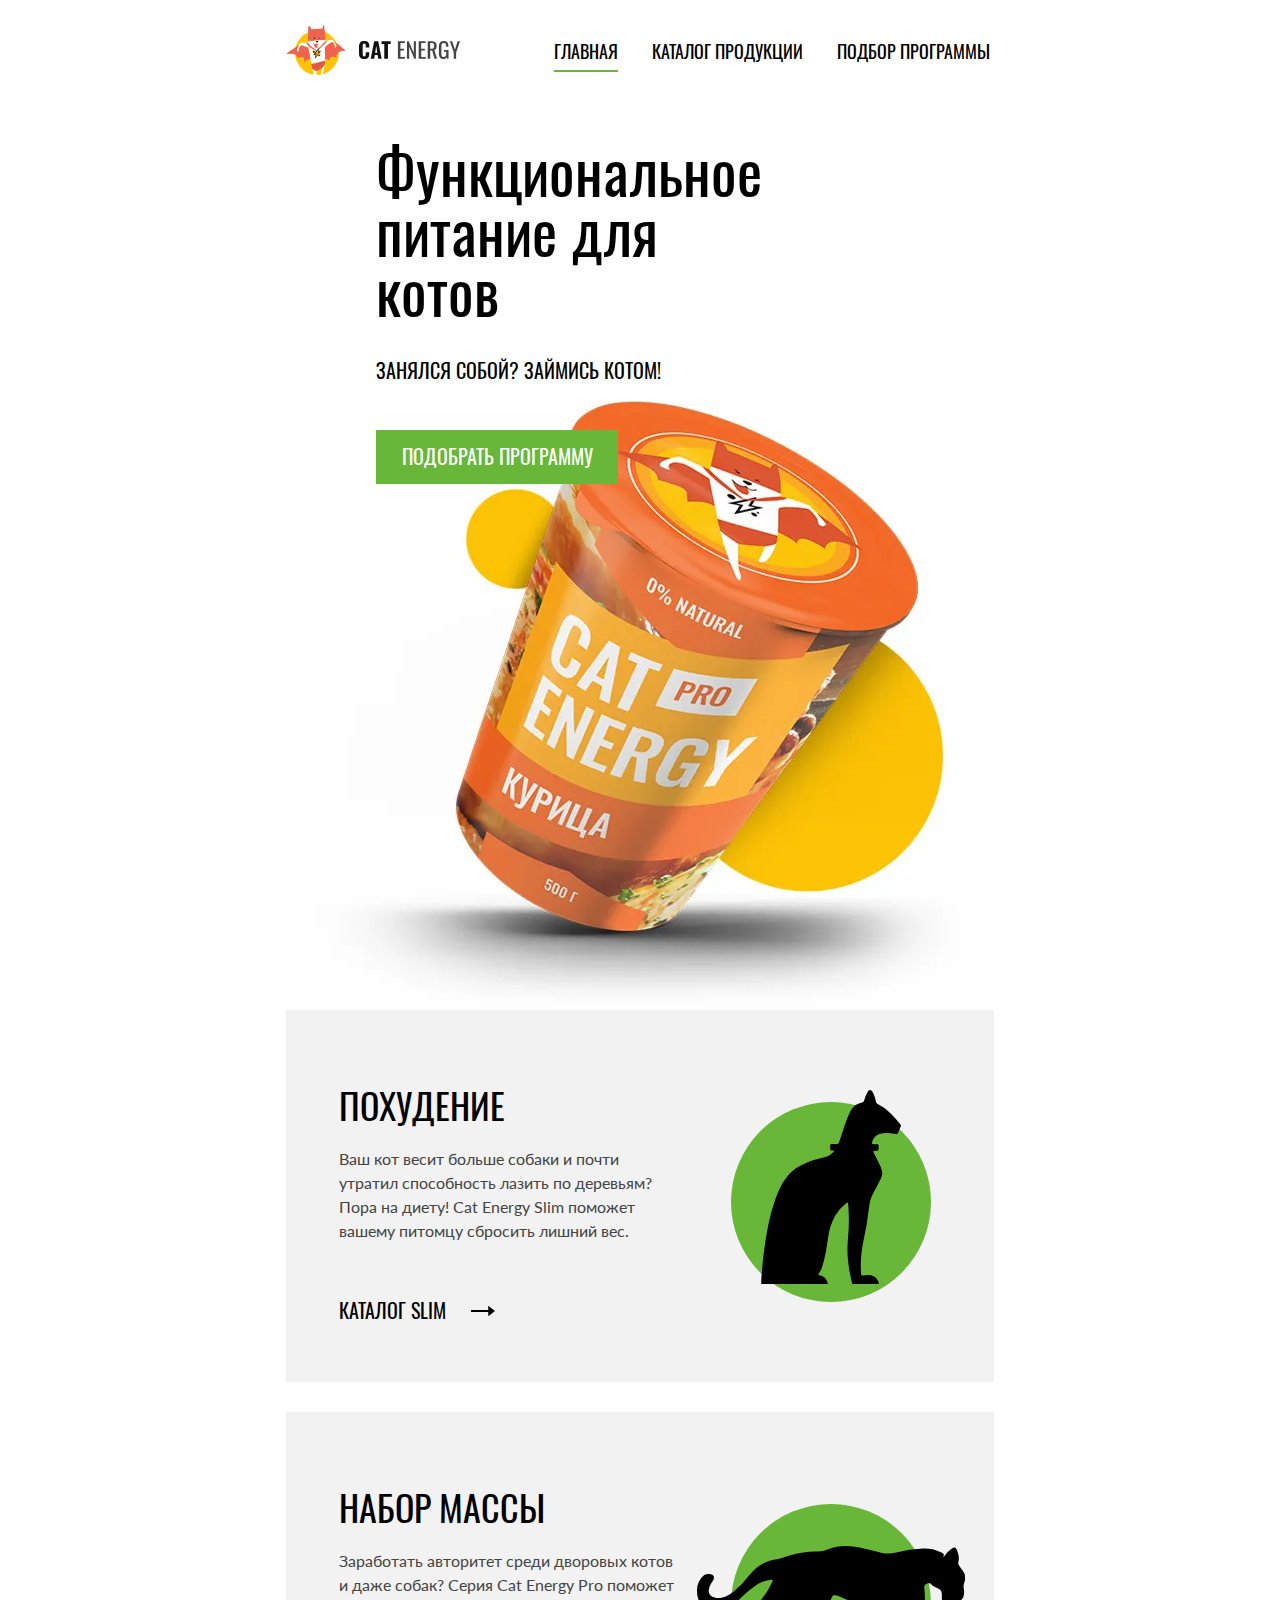
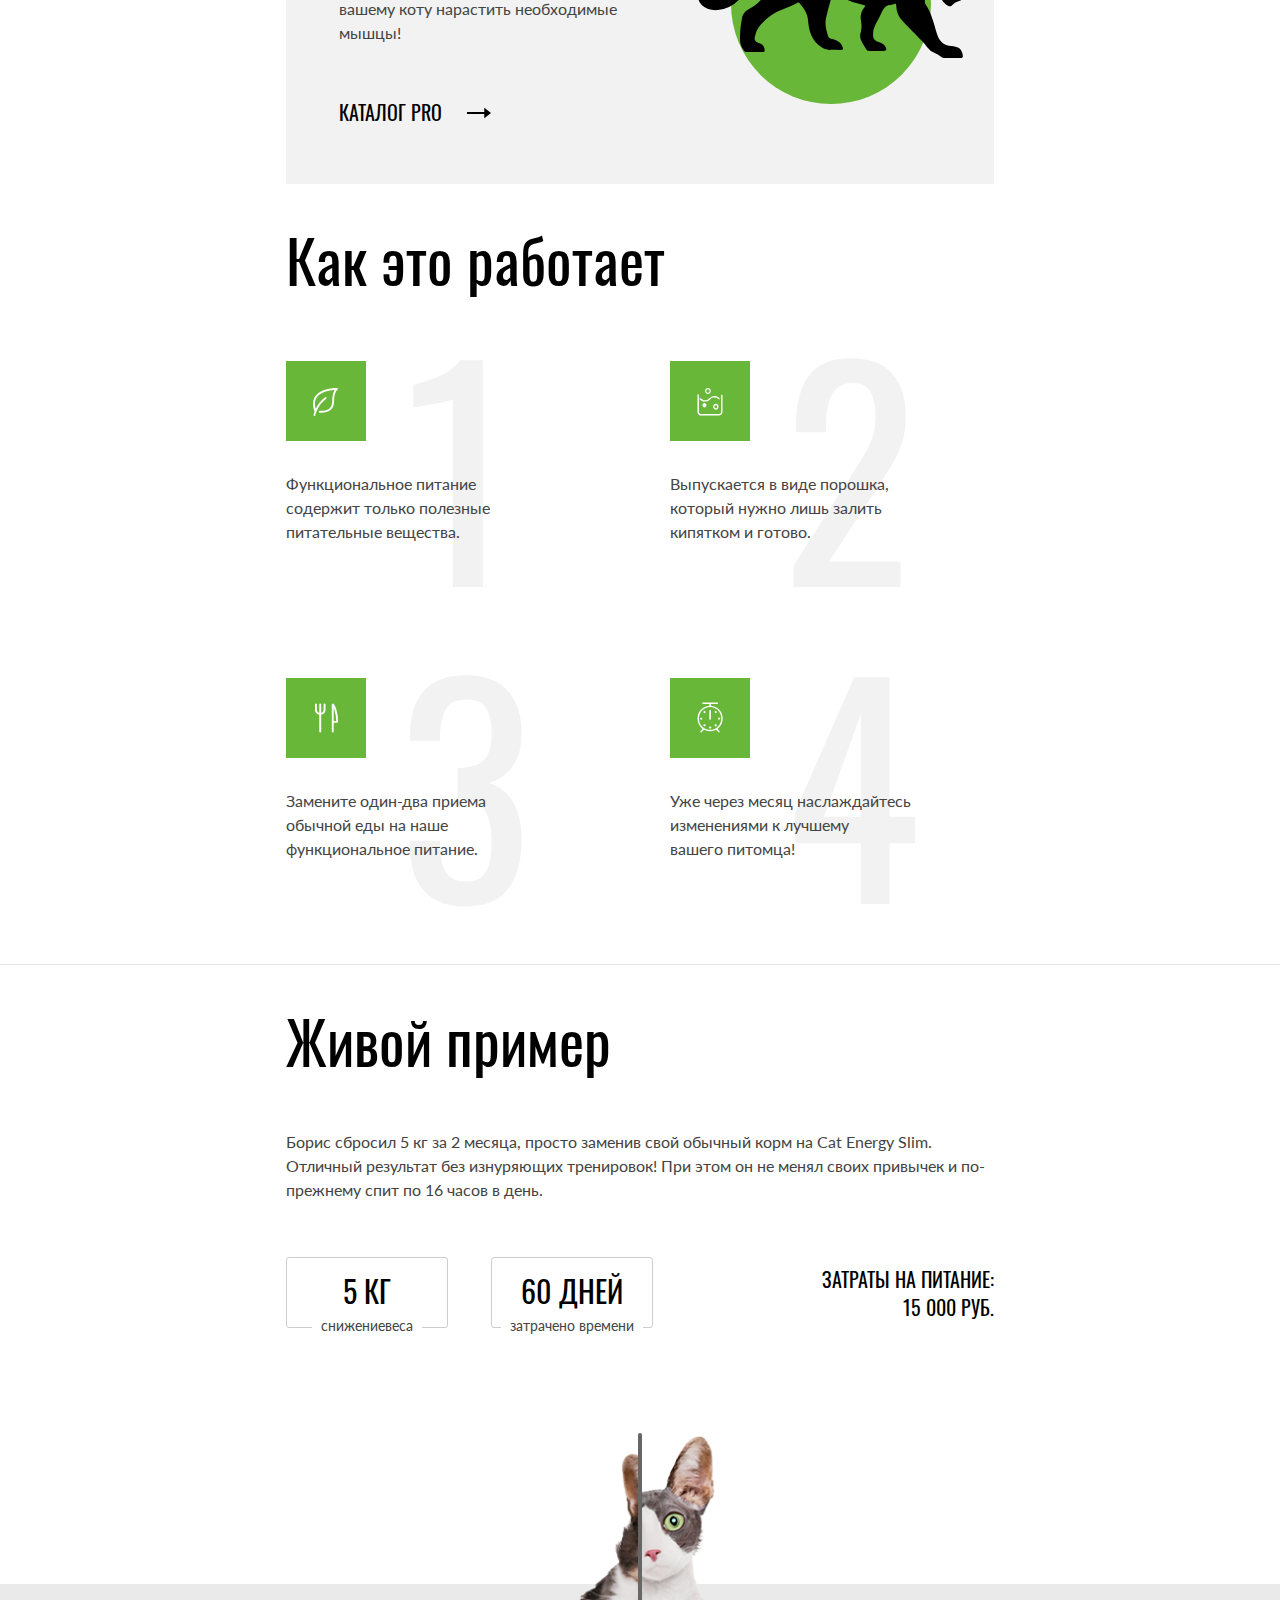
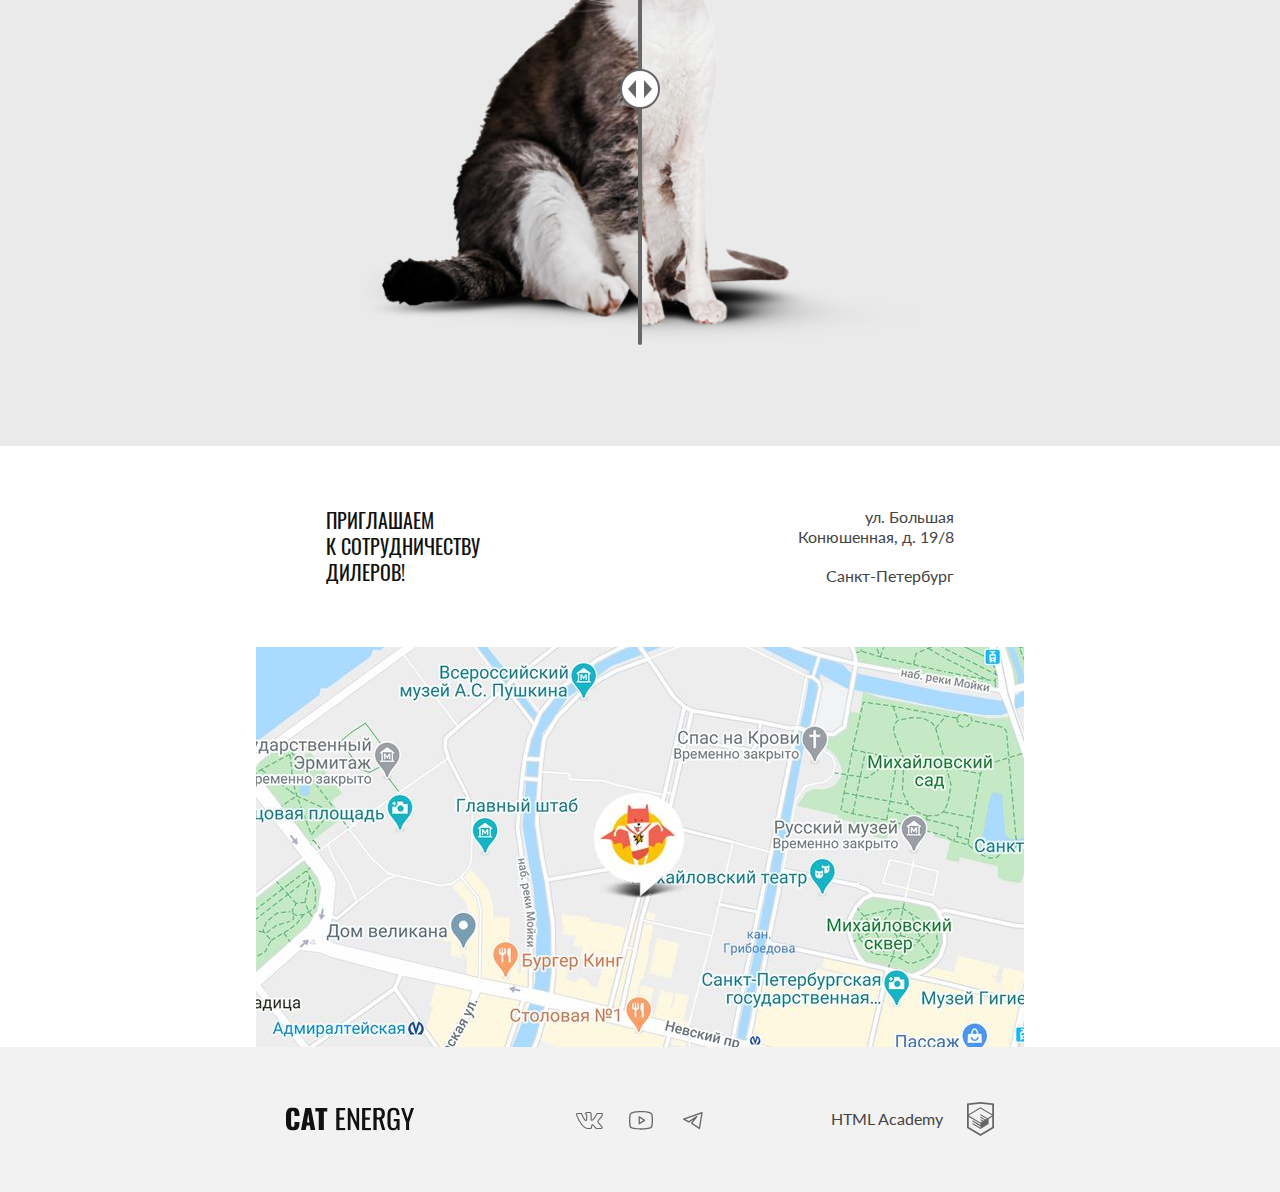
==== commit 5bdebfdd: "Deploying to gh-pages from @ Darrres/2329309-cat-energy-2@981d50b9ab060e6f267a68957ee317e533713af7 🚀" ====
--- a/index.html
+++ b/index.html
@@ -1 +1 @@
-<!DOCTYPE html><html class="page" lang="ru"><head><meta charset="UTF-8"><title>Cat Energy</title><meta name="viewport" content="width=device-width,initial-scale=1"><link rel="icon" href="favicon.ico"><link rel="icon" href="favicons/icon.svg" type="image/svg+xml"><link rel="apple-touch-icon" href="favicons/apple.png"><link rel="manifest" href="manifest.webmanifest"><link rel="stylesheet" href="styles/styles.css"><link rel="preload" href="fonts/oswald/oswaldregular.woff2" type="font/woff2" as="font" crossorigin="anonymous"><link rel="preload" href="fonts/lato/Lato-Regular.woff2" type="font/woff2" as="font" crossorigin="anonymous"><script src="scripts/index.js" defer="defer"></script></head><body class="page__body page__body--background"><header class="header" data-test="header"><nav class="navigation"><div class="navigation__wrapper"><a class="navigation__logo" href="index.html"><picture><source media="(min-width: 1440px)" width="202" height="59" srcset="images/logo-desktop.svg" type="image/svg+xml"><source media="(min-width: 768px)" width="174" height="50" srcset="images/logo-tablet.svg" type="image/svg+xml"><img class="navigation__logo-image" width="33" height="38" src="images/logo-mobile.svg" alt="Логотип Cat Energy"></picture></a><button class="navigation__toggle" type="button"><span class="visually-hidden">Открыть/закрыть меню</span></button></div><ul class="navigation__list site-menu"><li class="site-menu__item"><a class="site-menu__link site-menu__link--light site-menu__link--active" href="index.html">Главная</a></li><li class="site-menu__item"><a class="site-menu__link site-menu__link--light" href="catalog.html">Каталог продукции</a></li><li class="site-menu__item"><a class="site-menu__link site-menu__link--light" href="#">Подбор программы</a></li></ul></nav></header><main class="main"><section class="hero" data-test="hero"><div class="hero__wrapper"><div class="hero__inner-wrapper"><h1 class="hero__title">Функциональное питание для котов</h1><p class="hero__text">Занялся собой? Займись котом!</p></div><picture><source media="(min-width: 1440px)" width="552" height="499" srcset="images/hero-desktop@1x.webp, images/hero-desktop@2x.webp 2x" type="image/webp"><source media="(min-width: 768px)" width="709" height="609" srcset="images/hero-tablet@1x.webp, images/hero-tablet@2x.webp 2x" type="image/webp"><source width="280" height="270" srcset="images/hero-mobile@1x.webp, images/hero-mobile@2x.webp 2x" type="image/webp"><source media="(min-width: 1440px)" width="552" height="499" srcset="images/hero-desktop@1x.png, images/hero-desktop@2x.png 2x" type="image/png"><source media="(min-width: 768px)" width="709" height="609" srcset="images/hero-tablet@1x.png, images/hero-tablet@2x.png 2x" type="image/png"><img class="hero__image" width="280" height="270" src="images/hero-mobile@1x.png" srcset="images/hero-mobile@2x.png 2x" alt="Банка корма со вкусом курицы 500 грамм"></picture><a class="hero__button button" href="#">Подобрать программу</a></div></section><section class="programs" data-test="programs"><div class="programs__wrapper"><h2 class="visually-hidden">Программы питания Cat Energy</h2><div class="programs-card programs-card--slim"><h3 class="programs-card__title">Похудение</h3><p class="programs-card__text">Ваш кот весит больше собаки и почти утратил способность лазить по деревьям? Пора на диету! Cat Energy Slim поможет вашему питомцу сбросить лишний вес.</p><a class="programs-card__button" href="#">Каталог slim</a></div><div class="programs-card programs-card--pro"><h3 class="programs-card__title">Набор массы</h3><p class="programs-card__text">Заработать авторитет среди дворовых котов и даже собак? Серия Cat Energy Pro поможет вашему коту нарастить необходимые мышцы!</p><a class="programs-card__button" href="#">Каталог pro</a></div></div></section><section class="process" data-test="features"><div class="process__wrapper"><h2 class="process__title">Как это работает</h2><ul class="process__list"><li class="process__item process__item--leaf"><p class="process__text process__text--one">Функциональное питание содержит только полезные питательные вещества.</p></li><li class="process__item process__item--powder"><p class="process__text process__text--two">Выпускается в виде порошка, который нужно лишь залить кипятком и готово.</p></li><li class="process__item process__item--eat"><p class="process__text process__text--three">Замените один-два приема обычной еды на наше функциональное питание.</p></li><li class="process__item process__item--clock"><p class="process__text process__text--four">Уже через месяц наслаждайтесь изменениями к лучшему<br>вашего питомца!</p></li></ul></div></section><section class="example" data-test="proof"><div class="example__wrapper"><div class="example__content-wrapper"><h2 class="example__title">Живой пример</h2><p class="example__text">Борис сбросил 5 кг за 2 месяца, просто заменив свой обычный корм на Cat Energy Slim. Отличный результат без изнуряющих тренировок! При этом он не менял своих привычек и по-прежнему спит по 16 часов в день.</p><div class="example__inner-wrapper"><dl class="example__list"><div class="example__item"><dt class="example__number">5 кг</dt><dd class="example__description">Снижение<br>веса</dd></div><div class="example__item"><dt class="example__number">60 дней</dt><dd class="example__description">Затрачено времени</dd></div></dl><div class="example__spand"><p class="example__spand-key">Затраты на питание:</p><p class="example__spand-value">15 000 РУБ.</p></div></div></div><div class="example__slider slider"><picture><source media="(min-width: 768px)" width="560" height="512" srcset="images/cat-slider-tablet@1x.png, images/cat-slider-tablet@2x.png 2x" type="image/png"><img class="slider__image" width="280" height="256" src="images/cat-slider-mobile@1x.png" srcset="images/cat-slider-mobile@2x.png 2x" alt="Кот до/после"></picture><button class="slider__arrow" type="button"><span class="visually-hidden">Двигать слайдер</span></button></div></div></section><section class="partnership" data-test="contacts"><div class="partnership__wrapper"><h2 class="partnership__title">Приглашаем<br>к сотрудничеству дилеров!</h2><address class="partnership__adress"><p class="partnership__adress-line">ул. Большая Конюшенная, д. 19/8</p><p class="partnership__city">Санкт-Петербург</p></address></div><div class="partnership__map"><iframe class="partnership__map-iframe" src="https://www.google.com/maps/embed?pb=!1m18!1m12!1m3!1d1998.6036257197802!2d30.320472476714233!3d59.938719162094195!2m3!1f0!2f0!3f0!3m2!1i1024!2i768!4f13.1!3m3!1m2!1s0x4696310fca145cc1%3A0x42b32648d8238007!2z0JHQvtC70YzRiNCw0Y8g0JrQvtC90Y7RiNC10L3QvdCw0Y8g0YPQuy4sIDE5LzgsINCh0LDQvdC60YIt0J_QtdGC0LXRgNCx0YPRgNCzLCAxOTExODY!5e0!3m2!1sru!2sru!4v1739368281054!5m2!1sru!2sru" allowfullscreen title="Офис компании по адресу ул. Большая Конюшенная, д. 19/8 Санкт-Петербургг"></iframe></div></section></main><footer class="footer" data-test="footer"><div class="footer__wrapper"><a class="footer__logo" href="index.html"><img class="footer__logo-name" src="images/logo-name.svg" width="128" height="24" alt="Логотип Cat Energy"></a><ul class="footer__list social"><li class="social__item"><a class="social__link social__link--vkontakte" href="#"><span class="visually-hidden">Вконтакте</span></a></li><li class="social__item"><a class="social__link social__link--youtube" href="#"><span class="visually-hidden">Ютуб</span></a></li><li class="social__item"><a class="social__link social__link--telegram" href="#"><span class="visually-hidden">Телеграм</span></a></li></ul><div class="footer__developer developer"><span class="visually-hidden">Разработано:</span> <a class="developer__link" href="https://htmlacademy.ru/intensive/adaptive">HTML Academy</a></div></div></footer></body></html>+<!DOCTYPE html><html class="page" lang="ru"><head><meta charset="UTF-8"><title>Cat Energy</title><meta name="viewport" content="width=device-width,initial-scale=1"><link rel="icon" href="favicon.ico"><link rel="icon" href="favicons/icon.svg" type="image/svg+xml"><link rel="apple-touch-icon" href="favicons/apple.png"><link rel="manifest" href="manifest.webmanifest"><link rel="stylesheet" href="styles/styles.css"><link rel="preload" href="fonts/oswald/oswaldregular.woff2" type="font/woff2" as="font" crossorigin="anonymous"><link rel="preload" href="fonts/lato/Lato-Regular.woff2" type="font/woff2" as="font" crossorigin="anonymous"><script src="scripts/index.js" defer="defer"></script></head><body class="page__body page__body--background"><header class="header" data-test="header"><nav class="navigation"><div class="navigation__wrapper"><a class="navigation__logo" href="index.html"><picture><source media="(min-width: 1440px)" width="202" height="59" srcset="images/logo-desktop.svg" type="image/svg+xml"><source media="(min-width: 768px)" width="174" height="50" srcset="images/logo-tablet.svg" type="image/svg+xml"><img class="navigation__logo-image" width="33" height="38" src="images/logo-mobile.svg" alt="Логотип Cat Energy"></picture></a><button class="navigation__toggle" type="button"><span class="visually-hidden">Открыть/закрыть меню</span></button></div><ul class="navigation__list site-menu"><li class="site-menu__item"><a class="site-menu__link site-menu__link--light site-menu__link--active" href="index.html">Главная</a></li><li class="site-menu__item"><a class="site-menu__link site-menu__link--light" href="catalog.html">Каталог продукции</a></li><li class="site-menu__item"><a class="site-menu__link site-menu__link--light" href="#">Подбор программы</a></li></ul></nav></header><main class="main"><section class="hero" data-test="hero"><div class="hero__wrapper"><div class="hero__inner-wrapper"><h1 class="hero__title">Функциональное питание для котов</h1><p class="hero__text">Занялся собой? Займись котом!</p></div><picture><source media="(min-width: 1440px)" width="552" height="499" srcset="images/hero-desktop@1x.webp, images/hero-desktop@2x.webp 2x" type="image/webp"><source media="(min-width: 768px)" width="709" height="609" srcset="images/hero-tablet@1x.webp, images/hero-tablet@2x.webp 2x" type="image/webp"><source width="280" height="270" srcset="images/hero-mobile@1x.webp, images/hero-mobile@2x.webp 2x" type="image/webp"><source media="(min-width: 1440px)" width="552" height="499" srcset="images/hero-desktop@1x.png, images/hero-desktop@2x.png 2x" type="image/png"><source media="(min-width: 768px)" width="709" height="609" srcset="images/hero-tablet@1x.png, images/hero-tablet@2x.png 2x" type="image/png"><img class="hero__image" width="280" height="270" src="images/hero-mobile@1x.png" srcset="images/hero-mobile@2x.png 2x" alt="Банка корма со вкусом курицы 500 грамм"></picture><a class="hero__button button" href="#">Подобрать программу</a></div></section><section class="programs" data-test="programs"><div class="programs__wrapper"><h2 class="visually-hidden">Программы питания Cat Energy</h2><div class="programs-card programs-card--slim"><h3 class="programs-card__title">Похудение</h3><p class="programs-card__text">Ваш кот весит больше собаки и почти утратил способность лазить по деревьям? Пора на диету! Cat Energy Slim поможет вашему питомцу сбросить лишний вес.</p><a class="programs-card__button" href="#">Каталог slim</a></div><div class="programs-card programs-card--pro"><h3 class="programs-card__title">Набор массы</h3><p class="programs-card__text">Заработать авторитет среди дворовых котов и даже собак? Серия Cat Energy Pro поможет вашему коту нарастить необходимые мышцы!</p><a class="programs-card__button" href="#">Каталог pro</a></div></div></section><section class="process" data-test="features"><div class="process__wrapper"><h2 class="process__title">Как это работает</h2><ul class="process__list"><li class="process__item process__item--leaf"><p class="process__text process__text--one">Функциональное питание содержит только полезные питательные вещества.</p></li><li class="process__item process__item--powder"><p class="process__text process__text--two">Выпускается в виде порошка, который нужно лишь залить кипятком и готово.</p></li><li class="process__item process__item--eat"><p class="process__text process__text--three">Замените один-два приема обычной еды на наше функциональное питание.</p></li><li class="process__item process__item--clock"><p class="process__text process__text--four">Уже через месяц наслаждайтесь изменениями к лучшему<br>вашего питомца!</p></li></ul></div></section><section class="example" data-test="proof"><div class="example__wrapper"><div class="example__content-wrapper"><h2 class="example__title">Живой пример</h2><p class="example__text">Борис сбросил 5 кг за 2 месяца, просто заменив свой обычный корм на Cat Energy Slim. Отличный результат без изнуряющих тренировок! При этом он не менял своих привычек и по-прежнему спит по 16 часов в день.</p><div class="example__inner-wrapper"><dl class="example__list"><div class="example__item"><dt class="example__number">5 кг</dt><dd class="example__description">Снижение<br>веса</dd></div><div class="example__item"><dt class="example__number">60 дней</dt><dd class="example__description">Затрачено времени</dd></div></dl><div class="example__spand"><p class="example__spand-key">Затраты на питание:</p><p class="example__spand-value">15 000 РУБ.</p></div></div></div><div class="example__slider slider"><picture><source media="(min-width: 768px)" width="560" height="512" srcset="images/cat-slider-tablet@1x.png, images/cat-slider-tablet@2x.png 2x" type="image/png"><img class="slider__image" width="280" height="256" src="images/cat-slider-mobile@1x.png" srcset="images/cat-slider-mobile@2x.png 2x" alt="Кот до/после"></picture><button class="slider__arrow" type="button"><span class="visually-hidden">Двигать слайдер</span></button></div></div></section><section class="partnership" data-test="contacts"><div class="partnership__wrapper"><div class="partnership__inner-wrapper"><h2 class="partnership__title">Приглашаем<br>к сотрудничеству дилеров!</h2><address class="partnership__adress"><p class="partnership__adress-line">ул. Большая Конюшенная, д. 19/8</p><p class="partnership__city">Санкт-Петербург</p></address></div></div><div class="partnership__map"><iframe class="partnership__map-iframe" src="https://www.google.com/maps/embed?pb=!1m18!1m12!1m3!1d1998.6036257197802!2d30.320472476714233!3d59.938719162094195!2m3!1f0!2f0!3f0!3m2!1i1024!2i768!4f13.1!3m3!1m2!1s0x4696310fca145cc1%3A0x42b32648d8238007!2z0JHQvtC70YzRiNCw0Y8g0JrQvtC90Y7RiNC10L3QvdCw0Y8g0YPQuy4sIDE5LzgsINCh0LDQvdC60YIt0J_QtdGC0LXRgNCx0YPRgNCzLCAxOTExODY!5e0!3m2!1sru!2sru!4v1739368281054!5m2!1sru!2sru" allowfullscreen title="Офис компании по адресу ул. Большая Конюшенная, д. 19/8 Санкт-Петербургг"></iframe></div></section></main><footer class="footer" data-test="footer"><div class="footer__wrapper"><a class="footer__logo" href="index.html"><img class="footer__logo-name" src="images/logo-name.svg" width="128" height="24" alt="Логотип Cat Energy"></a><ul class="footer__list social"><li class="social__item"><a class="social__link social__link--vkontakte" href="#"><span class="visually-hidden">Вконтакте</span></a></li><li class="social__item"><a class="social__link social__link--youtube" href="#"><span class="visually-hidden">Ютуб</span></a></li><li class="social__item"><a class="social__link social__link--telegram" href="#"><span class="visually-hidden">Телеграм</span></a></li></ul><div class="footer__developer developer"><span class="visually-hidden">Разработано:</span> <a class="developer__link" href="https://htmlacademy.ru/intensive/adaptive">HTML Academy</a></div></div></footer></body></html>--- a/styles/styles.css
+++ b/styles/styles.css
@@ -1 +1 @@
-@font-face{font-family:Lato;font-weight:400;font-style:normal;font-display:swap;src:url(../fonts/lato/Lato-Regular.woff2)format("woff2")}@font-face{font-family:Oswald;font-weight:400;font-style:normal;font-display:swap;src:url(../fonts/oswald/oswaldregular.woff2)format("woff2")}body{color:#444;margin:0;font-family:Lato,Arial,sans-serif;font-size:14px;line-height:18px}@media (width>=768px){body{font-size:16px;line-height:24px}}.visually-hidden{white-space:nowrap;-webkit-clip-path:inset(100%);clip-path:inset(100%);clip:rect(0 0 0 0);border:0;width:1px;height:1px;margin:-1px;padding:0;position:absolute;overflow:hidden}@media (width>=1440px){.page__body--background{position:relative}.page__body--background:after{content:"";background-color:#64a63b;width:50%;height:600px;position:absolute;top:-150px;right:0}}.button{color:#fff;text-align:center;text-transform:uppercase;box-sizing:border-box;background-color:#68b738;border:none;padding:10px 20px;font-family:Oswald,Arial,sans-serif;font-size:16px;line-height:20px;text-decoration:none;display:block}.button:hover{background-color:#5eaa2f}.button:active{color:#ffffff4d;background-color:#5eaa2f}.header{background-image:url(../images/logo-name.svg);background-position:50% 23px;background-repeat:no-repeat;background-size:101px 18px}@media (width>=768px){.header{background:0 0}.navigation{grid-template-columns:174px 1fr;justify-content:space-between;width:704px;margin:25px auto 59px;display:grid}}@media (width>=1440px){.navigation{z-index:3;background:0 0;grid-template-columns:202px 550px;column-gap:468px;width:1220px;margin:0 auto 104px;padding-top:55px;display:grid}}.navigation__wrapper{grid-template-columns:1fr 1fr;width:280px;margin:0 auto;padding:13px 0 11px;display:grid}@media (width>=768px){.navigation__wrapper{padding:0;display:block}}@media (width>=1440px){.navigation__wrapper{padding:0;display:block}}.navigation__logo:hover{opacity:.8}.navigation__logo:active{opacity:.6}@media (width>=768px){.navigation__logo{margin-left:-2px;line-height:0}}@media (width>=1440px){.navigation__logo{margin-left:0}}.navigation__toggle{cursor:pointer;background-color:#0000;background-image:url(../icons/stack.svg#menu-close);background-repeat:no-repeat;border:none;justify-self:end;width:20px;height:20px;margin-top:8px;display:none}.navigation__toggle:hover{opacity:.6}.navigation__toggle:active{opacity:.3}@media (width>=768px){.navigation__toggle{display:none}}.navigation--opened .navigation__toggle{display:block}@media (width>=768px){.navigation--opened .navigation__toggle{display:none}}.navigation--opened .navigation__list{z-index:4;background-color:#fff;display:block;position:absolute;left:0;right:0}@media (width>=768px){.navigation--opened .navigation__list{background-color:#0000;display:flex;position:relative}}.navigation--closed .navigation__toggle{background-image:url(../icons/stack.svg#menu);width:26px;height:24px;margin-top:7px;display:block}@media (width>=768px){.navigation--closed .navigation__toggle{display:none}}.navigation--closed .navigation__list{display:none}@media (width>=768px){.navigation--closed .navigation__list{z-index:5;display:flex}}.navigation--border.navigation--closed{border-bottom:1px solid #d9d9d9}@media (width>=768px){.navigation--border.navigation--closed{border:none}}.site-menu{border-top:1px solid #e6e6e6;margin:0;padding:0;font-family:Oswald,Arial,sans-serif;font-size:20px;line-height:20px;list-style-type:none;position:relative}@media (width>=768px){.site-menu{border:none;flex-flow:wrap;place-self:center end;max-width:437px;margin-right:2px;padding-bottom:2px;display:flex}}@media (width>=1440px){.site-menu{z-index:4;max-width:480px;margin-left:0}}.site-menu__item{border-bottom:1px solid #e6e6e6}@media (width>=768px){.site-menu__item{border:none}.site-menu__item:first-child .site-menu__link{padding-left:0}.site-menu__item:last-child .site-menu__link{padding-right:0}}.site-menu__link{color:#000;text-transform:uppercase;text-align:center;max-width:280px;margin:0 auto;padding:21px 5px 24px;text-decoration:none;display:block}.site-menu__link:hover{opacity:.6}.site-menu__link:active{opacity:.3}@media (width>=768px){.site-menu__link{box-sizing:border-box;padding:13px 17px 0;font-size:18px;line-height:24px}.site-menu__link:after{content:"";background:0 0;width:100%;height:2px;margin-top:10px;display:block}}@media (width>=1440px){.site-menu__link{font-size:20px;line-height:29px}}@media (width>=768px){.site-menu__link--active:after{content:"";background:#68b738;width:100%;height:2px;margin-top:7px;display:block}}@media (width>=1440px){.site-menu__link--light{color:#fff}.site-menu__link--light.site-menu__link--active:after{background-color:#fff}}.hero{color:#fff;margin-bottom:20px;font-family:Oswald,Arial,sans-serif}@media (width>=768px){.hero{color:#000;position:relative}}@media (width>=1440px){.hero{margin-bottom:82px;padding-bottom:184px}.hero:before,.hero:after{content:"";top:-224px;bottom:0;right:0;left:unset;width:50%;position:absolute}.hero:before{z-index:1;background-color:#4e4d52;background-image:url(../images/hero-background-desktop@1x.jpg);background-position:100% 100%;background-repeat:no-repeat;background-size:auto 100%}.hero:after{opacity:.85;z-index:2;background-color:#68b738}}@media (width>=1440px) and (resolution>=2dppx){.hero:before{background-image:url(../images/hero-background-desktop@2x.jpg)}}@media (width>=768px){.hero__wrapper{width:768px;margin:0 auto}}@media (width>=1440px){.hero__wrapper{width:1220px}}.hero__inner-wrapper{padding:27px 0 164px;position:relative}.hero__inner-wrapper:before{content:"";z-index:1;background-color:#4e4d52;background-image:url(../images/hero-background-mobile@1x.jpg);background-position:top;background-repeat:no-repeat;background-size:auto 100%;width:100%;height:100%;position:absolute;top:0;left:0}@media (resolution>=2dppx){.hero__inner-wrapper:before{background-image:url(../images/hero-background-mobile@2x.jpg)}}.hero__inner-wrapper:after{content:"";opacity:.85;z-index:2;background-color:#68b738;width:100%;height:100%;position:absolute;top:0;left:0}@media (width>=768px){.hero__inner-wrapper{padding:0}.hero__inner-wrapper:after,.hero__inner-wrapper:before{content:none}}.hero__title{z-index:3;text-align:center;width:280px;margin:0 auto 25px;font-size:36px;font-weight:400;line-height:36px;position:relative}@media (width>=768px){.hero__title{text-align:left;width:416px;margin:0 0 40px 120px;font-size:60px;line-height:60px}}@media (width>=1440px){.hero__title{margin:0 0 40px 80px}}.hero__text{z-index:3;text-transform:uppercase;text-align:center;width:280px;margin:0 auto;line-height:14px;position:relative}@media (width>=768px){.hero__text{text-align:left;width:416px;margin:0 0 50px 120px;font-size:20px;line-height:20px}}@media (width>=1440px){.hero__text{margin:0 0 52px 80px}}.hero__image{z-index:3;margin:-135px auto 3px;display:block;position:relative}@media (width>=768px){.hero__image{z-index:-1;margin:0 auto 3px;position:absolute;bottom:-529px;left:30px;right:29px}}@media (width>=1440px){.hero__image{z-index:3;top:-81px;left:50%;right:50%;transform:translate(-29.7%)}}.hero__button{width:280px;margin:0 auto}@media (width>=768px){.hero__button{width:242px;min-height:54px;margin:0 0 526px 120px;padding:13px 20px;font-size:20px;line-height:26px}}@media (width>=1440px){.hero__button{width:244px;margin:0 0 0 80px}.programs{padding-bottom:71px}}.programs__wrapper{width:280px;margin:0 auto}@media (width>=768px){.programs__wrapper{width:708px}}@media (width>=1440px){.programs__wrapper{grid-template-columns:570px 570px;gap:80px;width:1220px;display:grid}}.programs-card{background-color:#f2f2f2;margin-bottom:20px;padding:31px 33px 22px 20px;position:relative}.programs-card:before{content:"";background-color:#68b738;border-radius:50%;width:50px;height:50px;position:absolute;top:23px;left:20px}@media (width>=768px){.programs-card{margin-bottom:30px;padding:77px 316px 52px 53px}.programs-card:before{width:200px;height:200px;top:92px;left:445px}}@media (width>=1440px){.programs-card{margin:0;padding:77px 61px 55px 52px}.programs-card:before{width:100px;height:100px;top:47px;left:52px}}.programs-card__title{color:#000;text-transform:uppercase;margin-top:0;margin-bottom:29px;padding-left:70px;font-family:Oswald,Arial,sans-serif;font-size:24px;font-weight:400;line-height:37px}@media (width>=768px){.programs-card__title{margin-bottom:24px;padding:0;font-size:36px;line-height:36px}}@media (width>=1440px){.programs-card__title{margin-bottom:73px;padding-left:162px}}.programs-card__text{margin-bottom:41px;position:relative}.programs-card__text:after{content:"";background-color:#d9d9d9;width:240px;height:1px;position:absolute;bottom:-22px;right:-14px}@media (width>=768px){.programs-card__text{margin-bottom:48px}.programs-card__text:after{display:none}}@media (width>=1440px){.programs-card__text{margin-bottom:23px}}.programs-card__button{color:#000;text-transform:uppercase;align-items:center;column-gap:15px;font-family:Oswald,Arial,sans-serif;font-size:16px;font-weight:400;line-height:16px;text-decoration:none;display:flex}.programs-card__button:after{content:"";background:url(../icons/stack.svg#arrow) 50%/cover no-repeat;flex-shrink:0;width:24px;height:12px}.programs-card__button:hover:after{background:url(../icons/stack.svg#arrow-big) 50%/cover no-repeat;width:32px}.programs-card__button:active{opacity:.3}.programs-card__button:active:after{background:url(../icons/stack.svg#arrow-big) 50%/cover no-repeat;width:32px}@media (width>=768px){.programs-card__button{column-gap:25px;padding:5px 0;font-size:20px;line-height:29px}}.programs-card--slim:after{content:"";background-image:url(../icons/stack.svg#cat-slim);width:36px;height:50px;display:inline-block;position:absolute;top:20px;left:27px}@media (width>=768px){.programs-card--slim:after{width:140px;height:194px;top:80px;left:475px}}@media (width>=1440px){.programs-card--slim:after{width:70px;height:97px;top:41px;left:67px}}.programs-card--pro:after{content:"";background-image:url(../icons/stack.svg#cat-pro);width:67px;height:28px;display:inline-block;position:absolute;top:36px;left:12px}@media (width>=768px){.programs-card--pro:after{width:268px;height:112px;top:134px;left:411px}}@media (width>=1440px){.programs-card--pro:after{width:134px;height:56px;top:67px;left:33px}}.process{margin-bottom:54px}@media (width>=768px){.process{border-bottom:1px solid #e6e6e6;margin-bottom:45px;padding-top:15px}}@media (width>=1440px){.process{border-bottom:none;margin-bottom:42px;padding:0}}.process__wrapper{width:280px;margin:0 auto 29px}@media (width>=768px){.process__wrapper{width:708px;margin-bottom:20px}}@media (width>=1440px){.process__wrapper{width:1220px;margin-bottom:0}}.process__title{color:#000;margin:0 0 41px;font-family:Oswald,Arial,sans-serif;font-size:36px;font-weight:400;line-height:40px}@media (width>=768px){.process__title{margin-bottom:32px;font-size:60px;line-height:60px}}.process__list{margin:0;padding:0;list-style-type:none}@media (width>=768px){.process__list{grid-template-columns:247px 249px;gap:11px 137px;display:grid}}@media (width>=1440px){.process__list{grid-template-columns:244px 245px 245px 250px;gap:80px}}.process__item{text-align:left;margin:0 0 26px;padding:0 0 0 80px;position:relative}.process__item:before{content:"";z-index:1;display:inline-block;position:absolute}.process__item:after{content:"";background-color:#68b738;width:60px;height:60px;position:absolute;top:-2px;left:0}@media (width>=768px){.process__item{padding:151px 0 57px}.process__item:after{background-color:#68b738;width:80px;height:80px;top:40px;left:0}}.process__item br{display:none}@media (width>=768px){.process__item br{display:inline}}.process__text{margin:0;position:relative}@media (width>=768px){.process__text:after{text-align:center;color:#f2f2f2;z-index:-1;width:112px;height:280px;font-family:Oswald,Arial,sans-serif;font-size:280px;line-height:280px;position:absolute;top:-151px}}.process__item--leaf:before{background-image:url(../icons/stack.svg#icon-leaf);width:30px;height:32px;top:13px;left:15px}@media (width>=768px){.process__item--leaf:before{top:65px;left:24px}}.process__item--powder:before{background-image:url(../icons/stack.svg#icon-powder);width:26px;height:28px;top:15px;left:18px}@media (width>=768px){.process__item--powder:before{top:67px;left:27px}}.process__item--eat:before{background-image:url(../icons/stack.svg#icon-eat);width:25px;height:30px;top:13px;left:18px}@media (width>=768px){.process__item--eat:before{top:65px;left:28px}}.process__item--clock:before{background-image:url(../icons/stack.svg#icon-clock);width:26px;height:31px;top:13px;left:17px}@media (width>=768px){.process__item--clock:before{top:64px;left:27px}.process__text--one:after{content:"1";right:19px}.process__text--two:after{content:"2";right:25px}.process__text--three:after{content:"3";right:22px}.process__text--four:after{content:"4";right:23px}}.example{background:#eaeaea;padding:25px 0 38px}@media (width>=768px){.example{background:0 0;padding:0}}@media (width>=1440px){.example{background-image:linear-gradient(#fff 136px,#f2f2f2 136px)}.example__wrapper{flex-direction:row;width:1220px;margin:0 auto;display:flex}}.example__content-wrapper{width:280px;margin:0 auto}@media (width>=768px){.example__content-wrapper{width:708px}}.example__title{color:#000;margin:0 0 40px;font-family:Oswald,Arial,sans-serif;font-size:36px;font-weight:400;line-height:40px}@media (width>=768px){.example__title{margin-bottom:60px;font-size:60px;line-height:60px}}@media (width>=1440px){.example__title{margin-bottom:146px}}.example__text{margin:0 0 20px}@media (width>=768px){.example__text{margin-bottom:39px}}@media (width>=1440px){.example__text{width:433px;margin-bottom:69px}}@media (width>=768px){.example__inner-wrapper{justify-content:space-between;margin-bottom:80px;display:flex}}@media (width>=1440px){.example__inner-wrapper{width:367px;margin-bottom:71px;display:block}}.example__list{justify-content:space-between;column-gap:28px;margin-bottom:20px;display:flex}@media (width>=768px){.example__list{column-gap:43px}}@media (width>=1440px){.example__list{margin-bottom:28px}}.example__number{color:#000;text-align:center;text-transform:uppercase;border:1px solid #cdcdcd;border-radius:3px;min-width:124px;padding:14px 0 16px;font-family:Oswald,Arial,sans-serif;font-size:24px;font-weight:400;line-height:24px}@media (width>=768px){.example__number{min-width:160px;padding-bottom:18px;font-size:30px;line-height:37px}}.example__description{text-transform:lowercase;text-align:center;background-color:#eaeaea;width:87px;margin:-9px auto 0;font-size:12px;line-height:12px}@media (width>=768px){.example__description{background-color:#fff;width:-moz-fit-content;width:fit-content;padding:0 9px;font-size:14px;line-height:14px}}@media (width>=1440px){.example__description{background-color:#f2f2f2}}@media (width>=768px){.example__description br{display:none}}.example__spand{color:#000;text-transform:uppercase;column-gap:3px;margin:0 0 20px 47px;font-family:Oswald,Arial,sans-serif;font-weight:400;line-height:20px;display:flex}@media (width>=768px){.example__spand{text-align:end;flex-direction:column;width:174px;margin:0;padding-top:24px;font-size:20px;line-height:28px}}@media (width>=1440px){.example__spand{flex-direction:row;gap:66px;width:436px}}.example__spand-key,.example__spand-value{margin:0}.slider{position:relative}.slider:after{content:"";z-index:-1;background-color:#eaeaea;width:100%;height:462px;display:block;position:absolute;bottom:0}@media (width>=768px){.slider{padding-bottom:101px}}@media (width>=1440px){.slider{max-height:512px;padding-bottom:86px}.slider:after{content:none}}.slider__arrow{box-sizing:border-box;background-color:#666;border:none;border-radius:2px;width:4px;height:100%;margin:0;padding:0;display:block;position:absolute;top:0;left:50%;transform:translate(-50%)}.slider__arrow:before{content:"";box-sizing:border-box;background-color:#fff;border:2px solid #666;border-radius:50%;width:40px;height:40px;position:absolute;top:50%;left:50%;transform:translate(-50%,-50%)}.slider__arrow:after{content:"";background-color:#666;width:24px;height:18px;position:absolute;top:50%;left:50%;transform:translate(-50%,-50%);-webkit-mask-image:url(../icons/stack.svg#slider-arrow);mask-image:url(../icons/stack.svg#slider-arrow)}.slider__arrow:hover{background-color:#68b738}.slider__arrow:hover:before{border-color:#68b738}.slider__arrow:hover:after{background-color:#68b738}.slider__arrow:active{opacity:.6;background-color:#68b738}.slider__arrow:active:before{border-color:#68b738}.slider__arrow:active:after{background-color:#68b738}@media (width>=768px){.slider__arrow{height:calc(100% - 101px)}}@media (width>=1440px){.slider__arrow{height:calc(100% - 84px)}}.slider__image{margin:0 auto;display:block}@media (width>=1440px){.partnership{box-sizing:border-box;min-height:400px;padding:96px 0 106px;position:relative}}.partnership__wrapper{grid-template-columns:140px 140px;width:280px;margin:0 auto;padding:26px 0;display:grid}@media (width>=768px){.partnership__wrapper{grid-template-columns:235px 190px;column-gap:203px;width:628px;padding:61px 0}}@media (width>=1440px){.partnership__wrapper{box-sizing:border-box;background-color:#fff;grid-template-columns:180px 157px;column-gap:70px;width:565px;margin:0;padding:60px 78px 60px 80px;position:relative;left:110px;right:764px}}.partnership__title{color:#111;text-transform:uppercase;margin:0;font-family:Oswald,Arial,sans-serif;font-size:16px;font-weight:400;line-height:20px}@media (width>=768px){.partnership__title{font-size:20px;line-height:26px}}.partnership__adress{margin:0;padding:0;font-style:normal;line-height:20px}@media (width>=768px){.partnership__adress{text-align:end}}@media (width>=1440px){.partnership__adress{text-align:start}}.partnership__adress-line{margin:0}@media (width>=768px){.partnership__adress-line{margin-bottom:19px}}.partnership__city{margin:0}.partnership__map{background-image:url(../images/map-mobile@1x.jpg);background-position:50%;background-repeat:no-repeat;background-size:320px 362px;width:100%;height:362px}@media (resolution>=2dppx){.partnership__map{background-image:url(../images/map-mobile@2x.jpg)}}@media (width>=768px){.partnership__map{background-image:url(../images/map-tablet@1x.jpg);background-size:768px 400px;height:400px}}@media (width>=768px) and (resolution>=2dppx){.partnership__map{background-image:url(../images/map-tablet@2x.jpg);height:100%}}@media (width>=1440px){.partnership__map{z-index:-1;background-image:url(../images/map-desktop@1x.jpg);background-size:1440px 400px;min-height:400px;position:absolute;inset:0}}@media (width>=1440px) and (resolution>=2dppx){.partnership__map{background-image:url(../images/map-desktop@2x.jpg)}}.partnership__map-iframe{border:none;width:100%;height:362px;display:block}@media (width>=768px){.partnership__map-iframe{height:400px}}@media (width>=1440px){.partnership__map-iframe{height:100%}}.partnership--color-background{background-color:#f2f2f2}@media (width>=1440px){.partnership--color-background{background-color:#0000}}.footer{background-color:#f2f2f2}.footer__wrapper{width:280px;margin:0 auto;padding:20px 0}@media (width>=768px){.footer__wrapper{justify-content:space-between;width:708px;padding:54px 0 55px;display:flex}}@media (width>=1440px){.footer__wrapper{justify-content:space-between;width:1220px;padding:66px 0;display:flex}}.footer__logo{text-align:center;border-bottom:1px solid #d9d9d9;padding:20px 0 16px;display:block}@media (width>=768px){.footer__logo{border:none;padding:6px 0 0}}.footer__logo:hover{opacity:.8}.footer__logo:active{opacity:.5}.footer__logo:focus-visible:after{outline:none}.social{border-bottom:1px solid #d9d9d9;flex-wrap:wrap;justify-content:center;gap:24px;width:280px;margin:0;padding:20px 0 15px;list-style-type:none;display:flex}@media (width>=768px){.social{border:none;padding:8px 0 0 37px}}.social__link{background-color:#666;width:28px;height:22px;display:inline-block}.social__link:hover{background-color:#68b738}.social__link:active,.social__link:focus{opacity:.3;background-color:#68b738}.social__link--vkontakte{-webkit-mask-image:url(../icons/stack.svg#vkontakte);mask-image:url(../icons/stack.svg#vkontakte)}.social__link--youtube{-webkit-mask-image:url(../icons/stack.svg#youtube);mask-image:url(../icons/stack.svg#youtube)}.social__link--telegram{-webkit-mask-image:url(../icons/stack.svg#telegram);mask-image:url(../icons/stack.svg#telegram)}.developer{padding:27px 0}@media (width>=768px){.developer{width:163px;padding:6px 0 0}}.developer__link{color:#444;font-size:16px;font-weight:400;line-height:20px;text-decoration:none;position:relative}.developer__link:after{content:"";background-color:#666;width:27px;height:34px;display:inline-block;position:absolute;top:-7px;right:-168px;-webkit-mask-image:url(../icons/stack.svg#logo-html-academy);mask-image:url(../icons/stack.svg#logo-html-academy)}.developer__link:hover:after{background-color:#68b738}.developer__link:active{opacity:.3}.developer__link:active:after{background-color:#68b738}@media (width>=768px){.developer__link{padding-right:50px}.developer__link:after{right:-1px}.catalog{margin-bottom:48px}}@media (width>=1440px){.catalog{margin-top:-35px;margin-bottom:48px}}.catalog__wrapper{width:280px;margin:0 auto;padding-top:27px}@media (width>=768px){.catalog__wrapper{width:708px;padding:0}}@media (width>=1440px){.catalog__wrapper{width:1220px}}.catalog__title{color:#000;margin:0 0 41px;font-family:Oswald,Arial,sans-serif;font-size:36px;font-weight:400;line-height:36px}@media (width>=768px){.catalog__title{margin-bottom:84px;font-size:60px;line-height:60px}}.catalog__list{margin:0;padding:0;list-style-type:none}@media (width>=768px){.catalog__list{grid-template-columns:324px 324px;gap:60px;display:grid}}@media (width>=1440px){.catalog__list{grid-template-columns:245px 245px 245px 245px;gap:63px 80px}}.product-card{grid-template-columns:140px 140px;padding:20px 0 25px;display:grid;position:relative}.product-card:before{content:"";background-color:#ebebeb;width:100vw;height:1px;position:absolute;top:-2px;right:0;box-shadow:100vw 0 #ebebeb}@media (width>=768px){.product-card{background-image:linear-gradient(#fff 80px,#f2f2f2 80px);padding:10px 37px 40px;display:block}.product-card:before{content:none}}@media (width>=1440px){.product-card{padding:10px 38px 40px}}.product-card__link:hover{opacity:.8}.product-card__link:active{opacity:.6}@media (width>=768px){.product-card__link{display:block}}@media (width>=1440px){.product-card__link{left:38px}}@media (width>=768px){.product-card__image{margin:0 auto 22px;display:block}}@media (width>=1440px){.product-card__image{margin-bottom:12px}}.product-card__title-link{text-decoration:none}.product-card__title-link:hover{opacity:.8}.product-card__title-link:active{opacity:.6}@media (width>=768px){.product-card__title-link{width:135px;margin:0 auto;display:block}}.product-card__title{color:#222;text-transform:uppercase;width:76px;margin:0;font-family:Oswald,Arial,sans-serif;font-size:16px;font-weight:400;line-height:20px}@media (width>=768px){.product-card__title{text-align:center;width:135px;margin-bottom:13px;font-size:20px;line-height:24px}}@media (width>=1440px){.product-card__title{width:131px;margin-bottom:17px}}@media (width>=768px){.product-card__list{margin:0 0 32px;padding:0}}@media (width>=1440px){.product-card__list{margin-bottom:35px}}.product-card__item{grid-template-columns:59px 81px;font-size:12px;font-weight:400;line-height:16px;display:grid}@media (width>=768px){.product-card__item{border-bottom:1px solid #cdcdcd;grid-template-columns:125px 125px;padding:7px 0 4px;font-size:16px;line-height:20px}}@media (width>=1440px){.product-card__item{grid-template-columns:75px 94px;padding:6px 0}}.product-card__value{justify-self:end}.product-card__button{grid-column:1/-1;margin-top:8px}.show-more{padding:64px 0 25px;position:relative}.show-more:before{content:"";background-color:#ebebeb;width:100vw;height:1px;position:absolute;top:-2px;right:0;box-shadow:100vw 0 #ebebeb}.show-more:after{content:"";background-color:#ebebeb;width:100vw;min-width:320px;height:1px;position:absolute;bottom:0;right:0;box-shadow:100vw 0 #ebebeb}@media (width>=768px){.show-more{border:1px solid #f2f2f2;margin-top:81px;padding:160px 37px 40px}.show-more:after,.show-more:before{content:none}}@media (width>=1440px){.show-more{padding:149px 37px 39px}}.show-more__title{color:#111;text-transform:uppercase;text-align:center;margin-bottom:8px;padding:0 38px;font-family:Oswald,Arial,sans-serif;font-size:16px;font-weight:400;line-height:20px;position:relative}.show-more__title:before{content:"";background-image:url(../icons/stack.svg#plus);width:30px;height:30px;display:inline-block;position:absolute;top:-53px;left:125px}@media (width>=768px){.show-more__title{width:170px;margin:0 auto 23px;padding:0;font-size:20px;line-height:24px}.show-more__title:before{background-image:url(../icons/stack.svg#plus-tablet);width:60px;height:60px;top:-110px;left:55px}}@media (width>=1440px){.show-more__title{margin-bottom:26px}.show-more__title:before{top:-100px;left:55px}}.show-more__text{margin:0 0 21px;padding:0 30px;font-size:12px;line-height:16px}@media (width>=768px){.show-more__text{text-align:center;width:170px;margin:0 auto 82px;padding:0;font-size:16px;line-height:18px}}@media (width>=1440px){.show-more__text{margin-bottom:90px}}.show-more__button{color:#444;text-align:center;text-transform:uppercase;box-sizing:border-box;background-color:#f2f2f2;width:280px;padding:10px 15px;font-family:Oswald,Arial,sans-serif;font-size:16px;line-height:20px;text-decoration:none;display:block}.show-more__button:hover,.show-more__button:active{background-color:#ebebeb}@media (width>=768px){.show-more__button{width:250px}}@media (width>=1440px){.show-more__button{width:169px}}.catalog-additional{padding-top:25px}@media (width>=768px){.catalog-additional{margin-bottom:40px}}@media (width>=1440px){.catalog-additional{margin-bottom:56px;padding-top:23px}}.catalog-additional__wrapper{width:280px;margin:0 auto}@media (width>=768px){.catalog-additional__wrapper{width:708px}}@media (width>=1440px){.catalog-additional__wrapper{width:1221px}.catalog-additional__inner-wrapper{justify-content:space-between;display:flex}}.catalog-additional__title{color:#000;background-color:#fff;width:-moz-fit-content;width:fit-content;margin:0 0 33px;font-family:Oswald,Arial,sans-serif;font-size:24px;font-weight:400;line-height:24px;position:relative;box-shadow:-40px 0 #fff,40px 0 #fff}.catalog-additional__title:before{content:"";z-index:-1;background-color:#68b738;width:100vw;height:2px;position:absolute;top:10px;right:0;box-shadow:100vw 0 #68b738}@media (width>=768px){.catalog-additional__title{margin-bottom:81px;margin-left:40px;font-size:32px;line-height:32px}.catalog-additional__title:before{top:14px}}@media (width>=1440px){.catalog-additional__title{margin:0 0 80px;font-size:40px;line-height:40px}.catalog-additional__title:before{top:18px}}.catalog-additional__list{margin:0;padding:0;list-style-type:none}@media (width>=768px){.catalog-additional__list{border:1px solid #cdcdcd;margin-bottom:68px}}@media (width>=1440px){.catalog-additional__list{border:none;border-top:1px solid #cdcdcd;margin:0}}.additional-card{box-sizing:border-box;grid-template-columns:140px 140px;margin-bottom:16px;display:grid;position:relative}.additional-card:before{content:"";background-color:#ebebeb;width:280px;height:1px;position:absolute;top:2px;left:0}@media (width>=768px){.additional-card{border-bottom:1px solid #cdcdcd;grid-template-columns:350px 188px 93px;margin:0;padding:26px 38px 27px}.additional-card:before{display:none}.additional-card:last-child{border-bottom:none}}@media (width>=1440px){.additional-card{border-bottom:1px solid #cdcdcd;grid-template-columns:325px 243px 82px 244px;padding:24px 0 1px}.additional-card:last-child{border-bottom:1px solid #cdcdcd}}.additional-card__title{color:#222;text-transform:uppercase;grid-column:1/-1;margin-bottom:13px;font-family:Oswald,Arial,sans-serif;font-size:16px;font-weight:400;line-height:16px}@media (width>=768px){.additional-card__title{grid-column:1/2;margin-top:0;margin-bottom:25px;font-size:20px;line-height:20px}}.additional-card__quantity{margin:0 0 15px;line-height:14px}@media (width>=768px){.additional-card__quantity{place-self:end;margin-bottom:21px;line-height:20px}}@media (width>=1440px){.additional-card__quantity{justify-self:start}}.additional-card__price{justify-self:end;margin:0;line-height:14px}@media (width>=768px){.additional-card__price{align-self:end;margin-bottom:23px;margin-right:4px;line-height:20px}}@media (width>=1440px){.additional-card__price{justify-self:start}}.additional-card__button{grid-column:1/-1}@media (width>=1440px){.additional-card__button{grid-column:4/5;margin-top:-10px;margin-bottom:15px}}.promo{color:#fff;background-color:#68b738;background-image:url(../images/promo-image-mobile@1x.jpg);background-position:top;background-repeat:no-repeat;background-size:auto 100%;width:280px;height:100%;margin:53px auto 0;font-size:16px;font-weight:400;line-height:20px;text-decoration:none;display:block;position:relative}@media (resolution>=2dppx){.promo{background-image:url(../images/promo-image-mobile@2x.jpg)}}.promo:after{content:"";opacity:.85;background-color:#68b738;width:100%;height:100%;position:absolute;top:0;left:0}.promo:before{content:"";background-color:#d9d9d9;width:280px;height:1px;position:absolute;top:-36px;right:0}.promo:hover{opacity:.8}.promo:active{opacity:.6}@media (width>=768px){.promo{background-image:url(../images/promo-image-tablet@1x.jpg);width:707px;margin-top:0}}@media (width>=768px) and (resolution>=2dppx){.promo{background-image:url(../images/promo-image-tablet@2x.jpg)}}@media (width>=768px){.promo:before{content:none}}@media (width>=1440px){.promo{background-image:url(../images/promo-image-desktop@1x.jpg);width:245px;margin:0}}@media (width>=1440px) and (resolution>=2dppx){.promo{background-image:url(../images/promo-image-desktop@2x.jpg)}}.promo__text{text-align:center;z-index:5;padding:187px 61px 43px 58px;position:relative}.promo__text:before{content:"";background-image:url(../icons/stack.svg#icon-gift);width:78px;height:80px;display:inline-block;position:absolute;top:59px;left:100px}@media (width>=768px){.promo__text{text-align:start;margin:0;padding:71px 125px 69px 421px}.promo__text:before{width:78px;height:80px;top:58px;left:79px}}@media (width>=1440px){.promo__text{text-align:center;padding:185px 42px 43px}.promo__text:before{width:80px;height:83px;top:56px;left:84px}}.subscribe__wrapper{width:280px;margin:0 auto;padding:40px 0}@media (width>=768px){.subscribe__wrapper{width:632px;padding-bottom:80px}}@media (width>=1440px){.subscribe__wrapper{width:1220px;padding-bottom:104px}}.subscribe__title{color:#000;background-color:#fff;width:-moz-fit-content;width:fit-content;margin:0 0 32px;font-family:Oswald,Arial,sans-serif;font-size:24px;font-weight:400;line-height:24px;position:relative;box-shadow:-40px 0 #fff,40px 0 #fff}.subscribe__title:before{content:"";z-index:-1;background-color:#68b738;width:100vw;height:2px;position:absolute;top:10px;right:0;box-shadow:100vw 0 #68b738}@media (width>=768px){.subscribe__title{margin-bottom:67px;font-size:32px;line-height:32px;box-shadow:-38px 0 #fff,42px 0 #fff}.subscribe__title:before{top:14px}}@media (width>=1440px){.subscribe__title{margin-bottom:73px;font-size:40px;line-height:40px;box-shadow:-40px 0 #fff,40px 0 #fff}.subscribe__title:before{top:18px}}.subscribe__text{color:#000;text-align:center;margin-bottom:24px;padding:0 10px;font-family:Oswald,Arial,sans-serif;font-size:16px;font-weight:400;line-height:24px}@media (width>=768px){.subscribe__text{margin-bottom:23px;font-size:24px;line-height:32px}.subscribe-form{display:flex}}@media (width>=1440px){.subscribe-form{justify-content:center}}.subscribe-form__input{box-sizing:border-box;border:1px solid #e7e7e7;width:280px;margin-bottom:16px;padding:15px 13px 10px;font-size:20px;font-weight:400;line-height:29px}.subscribe-form__input::placeholder{color:#444;text-transform:uppercase;font-family:Oswald,Arial,sans-serif}.subscribe-form__input:hover{border-color:#cdcdcd}.subscribe-form__input:focus{border:none;outline:2px solid #444}.subscribe-form__input:invalid:not(:placeholder-shown){border:none;outline:2px solid #ff8282}@media (width>=768px){.subscribe-form__input{width:376px;margin:0}}@media (width>=1440px){.subscribe-form__input{width:496px}}.subscribe-form__button{width:280px;min-height:56px;font-size:20px;line-height:26px}@media (width>=768px){.subscribe-form__button{width:256px}}+@font-face{font-family:Lato;font-weight:400;font-style:normal;font-display:swap;src:url(../fonts/lato/Lato-Regular.woff2)format("woff2")}@font-face{font-family:Oswald;font-weight:400;font-style:normal;font-display:swap;src:url(../fonts/oswald/oswaldregular.woff2)format("woff2")}body{color:#444;margin:0;font-family:Lato,Arial,sans-serif;font-size:14px;line-height:18px}@media (width>=768px){body{font-size:16px;line-height:24px}}.visually-hidden{white-space:nowrap;-webkit-clip-path:inset(100%);clip-path:inset(100%);clip:rect(0 0 0 0);border:0;width:1px;height:1px;margin:-1px;padding:0;position:absolute;overflow:hidden}.page{height:100%}.page__body{flex-direction:column;height:100%;display:flex}@media (width>=1440px){.page__body--background{position:relative}.page__body--background:after{content:"";background-color:#64a63b;width:50%;height:600px;position:absolute;top:-150px;right:0}}.button{color:#fff;text-align:center;text-transform:uppercase;box-sizing:border-box;background-color:#68b738;border:none;padding:10px 20px;font-family:Oswald,Arial,sans-serif;font-size:16px;line-height:20px;text-decoration:none;display:block}.button:hover:not(:disabled){background-color:#5eaa2f}.button:active:not(:disabled){color:#ffffff4d;background-color:#5eaa2f}.button:disabled{opacity:.3}.header{background-image:url(../images/logo-name.svg);background-position:50% 23px;background-repeat:no-repeat;background-size:101px 18px}@media (width>=768px){.header{background:0 0}.navigation{grid-template-columns:174px 473px;column-gap:76px;width:708px;margin:25px auto 59px;display:grid}}@media (width>=1440px){.navigation{z-index:3;background:0 0;grid-template-columns:202px 518px;column-gap:518px;width:1220px;margin:0 auto 104px;padding-top:55px;display:grid}}.navigation__wrapper{grid-template-columns:1fr 1fr;width:280px;margin:0 auto;padding:13px 0 11px;display:grid}@media (width>=768px){.navigation__wrapper{padding:0;display:block}}@media (width>=1440px){.navigation__wrapper{padding:0;display:block}}.navigation__logo:hover{opacity:.8}.navigation__logo:active{opacity:.6}@media (width>=768px){.navigation__logo{line-height:0}}@media (width>=1440px){.navigation__logo{margin-left:0}}.navigation__toggle{cursor:pointer;background-color:#0000;background-image:url(../icons/stack.svg#menu-close);background-repeat:no-repeat;border:none;justify-self:end;width:20px;height:20px;margin-top:8px;display:none}.navigation__toggle:hover{opacity:.6}.navigation__toggle:active{opacity:.3}@media (width>=768px){.navigation__toggle{display:none}}.navigation--opened .navigation__toggle{display:block}@media (width>=768px){.navigation--opened .navigation__toggle{display:none}}.navigation--opened .navigation__list{z-index:4;background-color:#fff;display:block;position:absolute;left:0;right:0}@media (width>=768px){.navigation--opened .navigation__list{background-color:#0000;display:flex;position:relative}}.navigation--closed .navigation__toggle{background-image:url(../icons/stack.svg#menu);width:26px;height:24px;margin-top:7px;display:block}@media (width>=768px){.navigation--closed .navigation__toggle{display:none}}.navigation--closed .navigation__list{display:none}@media (width>=768px){.navigation--closed .navigation__list{z-index:5;display:flex}}.navigation--border.navigation--closed{border-bottom:1px solid #d9d9d9}@media (width>=768px){.navigation--border.navigation--closed{border:none}}.site-menu{border-top:1px solid #e6e6e6;margin:0;padding:0;font-family:Oswald,Arial,sans-serif;font-size:20px;line-height:20px;list-style-type:none;position:relative}@media (width>=768px){.site-menu{border:none;flex-flow:wrap;place-self:center end;margin-right:2px;padding-bottom:2px;display:flex}}@media (width>=1440px){.site-menu{z-index:4;margin-left:0}}.site-menu__item{border-bottom:1px solid #e6e6e6}@media (width>=768px){.site-menu__item{border:none}}.site-menu__link{color:#000;text-transform:uppercase;text-align:center;max-width:280px;margin:0 auto;padding:21px 5px 24px;text-decoration:none;display:block}.site-menu__link:hover{opacity:.6}.site-menu__link:active{opacity:.3}@media (width>=768px){.site-menu__link{box-sizing:border-box;padding:10px 17px 0;font-size:18px;line-height:24px}.site-menu__link:after{content:"";background:0 0;width:100%;height:2px;margin-top:10px;display:block}}@media (width>=1440px){.site-menu__link{font-size:20px;line-height:29px}}@media (width>=768px){.site-menu__link--active:after{content:"";background:#68b738;width:100%;height:2px;margin-top:7px;display:block}}@media (width>=1440px){.site-menu__link--light{color:#fff}.site-menu__link--light.site-menu__link--active:after{background-color:#fff}}.main{flex-grow:1}.hero{color:#fff;margin-bottom:20px;font-family:Oswald,Arial,sans-serif}@media (width>=768px){.hero{color:#000;position:relative}}@media (width>=1440px){.hero{margin-bottom:82px;padding-bottom:184px}.hero:before,.hero:after{content:"";top:-224px;bottom:0;right:0;left:unset;width:50%;position:absolute}.hero:before{z-index:1;background-color:#4e4d52;background-image:url(../images/hero-background-desktop@1x.jpg);background-position:100% 100%;background-repeat:no-repeat;background-size:auto 100%}.hero:after{opacity:.85;z-index:2;background-color:#68b738}}@media (width>=1440px) and (resolution>=2dppx){.hero:before{background-image:url(../images/hero-background-desktop@2x.jpg)}}@media (width>=768px){.hero__wrapper{width:768px;margin:0 auto}}@media (width>=1440px){.hero__wrapper{width:1220px}}.hero__inner-wrapper{padding:27px 0 164px;position:relative}.hero__inner-wrapper:before{content:"";z-index:1;background-color:#4e4d52;background-image:url(../images/hero-background-mobile@1x.jpg);background-position:top;background-repeat:no-repeat;background-size:auto 100%;width:100%;height:100%;position:absolute;top:0;left:0}@media (resolution>=2dppx){.hero__inner-wrapper:before{background-image:url(../images/hero-background-mobile@2x.jpg)}}.hero__inner-wrapper:after{content:"";opacity:.85;z-index:2;background-color:#68b738;width:100%;height:100%;position:absolute;top:0;left:0}@media (width>=768px){.hero__inner-wrapper{padding:0}.hero__inner-wrapper:after,.hero__inner-wrapper:before{content:none}}.hero__title{z-index:3;text-align:center;width:280px;margin:0 auto 25px;font-size:36px;font-weight:400;line-height:36px;position:relative}@media (width>=768px){.hero__title{text-align:left;width:416px;margin:0 0 40px 120px;font-size:60px;line-height:60px}}@media (width>=1440px){.hero__title{margin:0 0 40px 80px}}.hero__text{z-index:3;text-transform:uppercase;text-align:center;width:280px;margin:0 auto;line-height:14px;position:relative}@media (width>=768px){.hero__text{text-align:left;width:416px;margin:0 0 50px 120px;font-size:20px;line-height:20px}}@media (width>=1440px){.hero__text{margin:0 0 52px 80px}}.hero__image{z-index:3;margin:-135px auto 3px;display:block;position:relative}@media (width>=768px){.hero__image{z-index:-1;margin:0 auto 3px;position:absolute;bottom:-529px;left:30px;right:29px}}@media (width>=1440px){.hero__image{z-index:3;top:-81px;left:50%;right:50%;transform:translate(-29.7%)}}.hero__button{width:280px;margin:0 auto}@media (width>=768px){.hero__button{width:242px;min-height:54px;margin:0 0 526px 120px;padding:13px 20px;font-size:20px;line-height:26px}}@media (width>=1440px){.hero__button{width:244px;margin:0 0 0 80px}.programs{padding-bottom:71px}}.programs__wrapper{width:280px;margin:0 auto}@media (width>=768px){.programs__wrapper{width:708px}}@media (width>=1440px){.programs__wrapper{grid-template-columns:570px 570px;gap:80px;width:1220px;display:grid}}.programs-card{background-color:#f2f2f2;margin-bottom:20px;padding:31px 33px 22px 20px;position:relative}.programs-card:before{content:"";background-color:#68b738;border-radius:50%;width:50px;height:50px;position:absolute;top:23px;left:20px}@media (width>=768px){.programs-card{margin-bottom:30px;padding:77px 316px 52px 53px}.programs-card:before{width:200px;height:200px;top:92px;left:445px}}@media (width>=1440px){.programs-card{flex-direction:column;margin:0;padding:77px 61px 55px 52px;display:flex}.programs-card:before{width:100px;height:100px;top:47px;left:52px}}.programs-card__title{color:#000;text-transform:uppercase;margin-top:0;margin-bottom:29px;padding-left:70px;font-family:Oswald,Arial,sans-serif;font-size:24px;font-weight:400;line-height:37px}@media (width>=768px){.programs-card__title{margin-bottom:24px;padding:0;font-size:36px;line-height:36px}}@media (width>=1440px){.programs-card__title{margin-bottom:73px;padding-left:162px}}.programs-card__text{margin-bottom:41px;position:relative}.programs-card__text:after{content:"";background-color:#d9d9d9;width:240px;height:1px;position:absolute;bottom:-22px;right:-14px}@media (width>=768px){.programs-card__text{margin-bottom:48px}.programs-card__text:after{display:none}}@media (width>=1440px){.programs-card__text{flex-grow:1;margin-top:0;margin-bottom:23px}}.programs-card__button{color:#000;text-transform:uppercase;align-items:center;column-gap:15px;font-family:Oswald,Arial,sans-serif;font-size:16px;font-weight:400;line-height:16px;text-decoration:none;display:flex}.programs-card__button:after{content:"";background:url(../icons/stack.svg#arrow) 50%/cover no-repeat;flex-shrink:0;width:24px;height:12px}.programs-card__button:hover:after{background:url(../icons/stack.svg#arrow-big) 50%/cover no-repeat;width:32px}.programs-card__button:active{opacity:.3}.programs-card__button:active:after{background:url(../icons/stack.svg#arrow-big) 50%/cover no-repeat;width:32px}@media (width>=768px){.programs-card__button{column-gap:25px;padding:5px 0;font-size:20px;line-height:29px}}.programs-card--slim:after{content:"";background-image:url(../icons/stack.svg#cat-slim);width:36px;height:50px;display:inline-block;position:absolute;top:20px;left:27px}@media (width>=768px){.programs-card--slim:after{width:140px;height:194px;top:80px;left:475px}}@media (width>=1440px){.programs-card--slim:after{width:70px;height:97px;top:41px;left:67px}}.programs-card--pro:after{content:"";background-image:url(../icons/stack.svg#cat-pro);width:67px;height:28px;display:inline-block;position:absolute;top:36px;left:12px}@media (width>=768px){.programs-card--pro:after{width:268px;height:112px;top:134px;left:411px}}@media (width>=1440px){.programs-card--pro:after{width:134px;height:56px;top:67px;left:33px}}.process{margin-bottom:54px}@media (width>=768px){.process{border-bottom:1px solid #e6e6e6;margin-bottom:45px;padding-top:15px}}@media (width>=1440px){.process{border-bottom:none;margin-bottom:42px;padding:0}}.process__wrapper{width:280px;margin:0 auto 29px}@media (width>=768px){.process__wrapper{width:708px;margin-bottom:20px}}@media (width>=1440px){.process__wrapper{width:1220px;margin-bottom:0}}.process__title{color:#000;margin:0 0 41px;font-family:Oswald,Arial,sans-serif;font-size:36px;font-weight:400;line-height:40px}@media (width>=768px){.process__title{margin-bottom:32px;font-size:60px;line-height:60px}}.process__list{margin:0;padding:0;list-style-type:none}@media (width>=768px){.process__list{grid-template-columns:247px 249px;gap:11px 137px;display:grid}}@media (width>=1440px){.process__list{grid-template-columns:244px 245px 245px 250px;gap:80px}}.process__item{text-align:left;margin:0 0 26px;padding:0 0 0 80px;position:relative}.process__item:before{content:"";z-index:1;display:inline-block;position:absolute}.process__item:after{content:"";background-color:#68b738;width:60px;height:60px;position:absolute;top:-2px;left:0}@media (width>=768px){.process__item{padding:151px 0 57px}.process__item:after{background-color:#68b738;width:80px;height:80px;top:40px;left:0}}.process__item br{display:none}@media (width>=768px){.process__item br{display:inline}}.process__text{margin:0;position:relative}@media (width>=768px){.process__text:after{text-align:center;color:#f2f2f2;z-index:-1;width:112px;height:280px;font-family:Oswald,Arial,sans-serif;font-size:280px;line-height:280px;position:absolute;top:-151px}}.process__item--leaf:before{background-image:url(../icons/stack.svg#icon-leaf);width:30px;height:32px;top:13px;left:15px}@media (width>=768px){.process__item--leaf:before{top:65px;left:24px}}.process__item--powder:before{background-image:url(../icons/stack.svg#icon-powder);width:26px;height:28px;top:15px;left:18px}@media (width>=768px){.process__item--powder:before{top:67px;left:27px}}.process__item--eat:before{background-image:url(../icons/stack.svg#icon-eat);width:25px;height:30px;top:13px;left:18px}@media (width>=768px){.process__item--eat:before{top:65px;left:28px}}.process__item--clock:before{background-image:url(../icons/stack.svg#icon-clock);width:26px;height:31px;top:13px;left:17px}@media (width>=768px){.process__item--clock:before{top:64px;left:27px}.process__text--one:after{content:"1";right:19px}.process__text--two:after{content:"2";right:25px}.process__text--three:after{content:"3";right:22px}.process__text--four:after{content:"4";right:23px}}.example{background:#eaeaea;padding:25px 0 38px}@media (width>=768px){.example{background:0 0;padding:0}}@media (width>=1440px){.example{background-image:linear-gradient(#fff 136px,#f2f2f2 136px)}.example__wrapper{flex-direction:row;width:1220px;margin:0 auto;display:flex}}.example__content-wrapper{width:280px;margin:0 auto}@media (width>=768px){.example__content-wrapper{width:708px}}.example__title{color:#000;margin:0 0 40px;font-family:Oswald,Arial,sans-serif;font-size:36px;font-weight:400;line-height:40px}@media (width>=768px){.example__title{margin-bottom:60px;font-size:60px;line-height:60px}}@media (width>=1440px){.example__title{margin-bottom:146px}}.example__text{margin:0 0 20px}@media (width>=768px){.example__text{margin-bottom:39px}}@media (width>=1440px){.example__text{width:433px;margin-bottom:69px}}@media (width>=768px){.example__inner-wrapper{justify-content:space-between;margin-bottom:80px;display:flex}}@media (width>=1440px){.example__inner-wrapper{width:367px;margin-bottom:71px;display:block}}.example__list{justify-content:space-between;column-gap:28px;margin-bottom:20px;display:flex}@media (width>=768px){.example__list{column-gap:43px}}@media (width>=1440px){.example__list{margin-bottom:28px}}.example__number{color:#000;text-align:center;text-transform:uppercase;border:1px solid #cdcdcd;border-radius:3px;min-width:124px;padding:14px 0 16px;font-family:Oswald,Arial,sans-serif;font-size:24px;font-weight:400;line-height:24px}@media (width>=768px){.example__number{min-width:160px;padding-bottom:18px;font-size:30px;line-height:37px}}.example__description{text-transform:lowercase;text-align:center;background-color:#eaeaea;width:87px;margin:-9px auto 0;font-size:12px;line-height:12px}@media (width>=768px){.example__description{background-color:#fff;width:-moz-fit-content;width:fit-content;padding:0 9px;font-size:14px;line-height:14px}}@media (width>=1440px){.example__description{background-color:#f2f2f2}}@media (width>=768px){.example__description br{display:none}}.example__spand{color:#000;text-transform:uppercase;column-gap:3px;margin:0 0 20px 47px;font-family:Oswald,Arial,sans-serif;font-weight:400;line-height:20px;display:flex}@media (width>=768px){.example__spand{text-align:end;flex-direction:column;width:174px;margin:0;padding-top:24px;font-size:20px;line-height:28px}}@media (width>=1440px){.example__spand{flex-direction:row;gap:66px;width:436px}}.example__spand-key,.example__spand-value{margin:0}.slider{position:relative}.slider:after{content:"";z-index:-1;background-color:#eaeaea;width:100%;height:462px;display:block;position:absolute;bottom:0}@media (width>=768px){.slider{padding-bottom:101px}}@media (width>=1440px){.slider{max-height:512px;padding-bottom:86px}.slider:after{content:none}}.slider__arrow{box-sizing:border-box;background-color:#666;border:none;border-radius:2px;width:4px;height:100%;margin:0;padding:0;display:block;position:absolute;top:0;left:50%;transform:translate(-50%)}.slider__arrow:before{content:"";box-sizing:border-box;background-color:#fff;border:2px solid #666;border-radius:50%;width:40px;height:40px;position:absolute;top:50%;left:50%;transform:translate(-50%,-50%)}.slider__arrow:after{content:"";background-color:#666;width:24px;height:18px;position:absolute;top:50%;left:50%;transform:translate(-50%,-50%);-webkit-mask-image:url(../icons/stack.svg#slider-arrow);mask-image:url(../icons/stack.svg#slider-arrow)}.slider__arrow:hover{background-color:#68b738}.slider__arrow:hover:before{border-color:#68b738}.slider__arrow:hover:after{background-color:#68b738}.slider__arrow:active{opacity:.6;background-color:#68b738}.slider__arrow:active:before{border-color:#68b738}.slider__arrow:active:after{background-color:#68b738}@media (width>=768px){.slider__arrow{height:calc(100% - 101px)}}@media (width>=1440px){.slider__arrow{height:calc(100% - 84px)}}.slider__image{margin:0 auto;display:block}@media (width>=1440px){.partnership{box-sizing:border-box;min-height:400px;padding:96px 0 106px;position:relative}.partnership__wrapper{max-width:1440px;margin:0 auto}}.partnership__inner-wrapper{grid-template-columns:140px 140px;width:280px;margin:0 auto;padding:26px 0;display:grid}@media (width>=768px){.partnership__inner-wrapper{grid-template-columns:235px 190px;column-gap:203px;width:628px;padding:61px 0}}@media (width>=1440px){.partnership__inner-wrapper{box-sizing:border-box;background-color:#fff;grid-template-columns:180px 157px;column-gap:70px;width:565px;margin:0;padding:60px 78px 60px 80px;position:relative;left:110px;right:764px}}.partnership__title{color:#111;text-transform:uppercase;margin:0;font-family:Oswald,Arial,sans-serif;font-size:16px;font-weight:400;line-height:20px}@media (width>=768px){.partnership__title{font-size:20px;line-height:26px}}.partnership__adress{margin:0;padding:0;font-style:normal;line-height:20px}@media (width>=768px){.partnership__adress{text-align:end}}@media (width>=1440px){.partnership__adress{text-align:start}}.partnership__adress-line{margin:0}@media (width>=768px){.partnership__adress-line{margin-bottom:19px}}.partnership__city{margin:0}.partnership__map{background-image:url(../images/map-mobile@1x.jpg);background-position:50%;background-repeat:no-repeat;background-size:320px 362px;width:100%;height:362px}@media (resolution>=2dppx){.partnership__map{background-image:url(../images/map-mobile@2x.jpg)}}@media (width>=768px){.partnership__map{background-image:url(../images/map-tablet@1x.jpg);background-size:768px 400px;height:400px}}@media (width>=768px) and (resolution>=2dppx){.partnership__map{background-image:url(../images/map-tablet@2x.jpg);height:100%}}@media (width>=1440px){.partnership__map{z-index:-1;background-image:url(../images/map-desktop@1x.jpg);background-size:1440px 400px;min-height:400px;position:absolute;inset:0}}@media (width>=1440px) and (resolution>=2dppx){.partnership__map{background-image:url(../images/map-desktop@2x.jpg)}}.partnership__map-iframe{border:none;width:100%;height:362px;display:block}@media (width>=768px){.partnership__map-iframe{height:400px}}@media (width>=1440px){.partnership__map-iframe{height:100%}}.partnership--color-background{background-color:#f2f2f2}@media (width>=1440px){.partnership--color-background{background-color:#0000}}.footer{background-color:#f2f2f2;margin-top:auto}.footer__wrapper{width:280px;margin:0 auto;padding:20px 0}@media (width>=768px){.footer__wrapper{justify-content:space-between;width:708px;padding:54px 0 55px;display:flex}}@media (width>=1440px){.footer__wrapper{justify-content:space-between;width:1220px;padding:66px 0;display:flex}}.footer__logo{text-align:center;border-bottom:1px solid #d9d9d9;padding:20px 0 16px;display:block}@media (width>=768px){.footer__logo{border:none;padding:6px 0 0}}.footer__logo:hover{opacity:.8}.footer__logo:active{opacity:.5}.footer__logo:focus-visible:after{outline:none}.social{border-bottom:1px solid #d9d9d9;flex-wrap:wrap;justify-content:center;gap:24px;width:280px;margin:0;padding:20px 0 15px;list-style-type:none;display:flex}@media (width>=768px){.social{border:none;padding:8px 0 0 37px}}.social__link{background-color:#666;width:28px;height:22px;display:inline-block}.social__link:hover{background-color:#68b738}.social__link:active,.social__link:focus{opacity:.3;background-color:#68b738}.social__link--vkontakte{-webkit-mask-image:url(../icons/stack.svg#vkontakte);mask-image:url(../icons/stack.svg#vkontakte)}.social__link--youtube{-webkit-mask-image:url(../icons/stack.svg#youtube);mask-image:url(../icons/stack.svg#youtube)}.social__link--telegram{-webkit-mask-image:url(../icons/stack.svg#telegram);mask-image:url(../icons/stack.svg#telegram)}.developer{padding:27px 0}@media (width>=768px){.developer{width:163px;padding:6px 0 0}}.developer__link{color:#444;font-size:16px;font-weight:400;line-height:20px;text-decoration:none;position:relative}.developer__link:after{content:"";background-color:#666;width:27px;height:34px;display:inline-block;position:absolute;top:-7px;right:-168px;-webkit-mask-image:url(../icons/stack.svg#logo-html-academy);mask-image:url(../icons/stack.svg#logo-html-academy)}.developer__link:hover:after{background-color:#68b738}.developer__link:active{opacity:.3}.developer__link:active:after{background-color:#68b738}@media (width>=768px){.developer__link{padding-right:50px}.developer__link:after{right:-1px}.catalog{margin-bottom:48px}}@media (width>=1440px){.catalog{margin-top:-35px;margin-bottom:48px}}.catalog__wrapper{width:280px;margin:0 auto;padding-top:27px}@media (width>=768px){.catalog__wrapper{width:708px;padding:0}}@media (width>=1440px){.catalog__wrapper{width:1220px}}.catalog__title{color:#000;margin:0 0 41px;font-family:Oswald,Arial,sans-serif;font-size:36px;font-weight:400;line-height:36px}@media (width>=768px){.catalog__title{margin-bottom:84px;font-size:60px;line-height:60px}}.catalog__list{margin:0;padding:0;list-style-type:none}@media (width>=768px){.catalog__list{grid-template-columns:324px 324px;gap:60px;display:grid}}@media (width>=1440px){.catalog__list{grid-template-columns:245px 245px 245px 245px;gap:63px 80px}}.product-card{grid-template-columns:140px 140px;padding:20px 0 25px;display:grid;position:relative}.product-card:before{content:"";background-color:#ebebeb;width:100vw;height:1px;position:absolute;top:-2px;right:0;box-shadow:100vw 0 #ebebeb}@media (width>=768px){.product-card{background-image:linear-gradient(#fff 80px,#f2f2f2 80px);flex-direction:column;padding:10px 37px 40px;display:flex}.product-card:before{content:none}}@media (width>=1440px){.product-card{padding:10px 38px 40px}}.product-card__link:hover{opacity:.8}.product-card__link:active{opacity:.6}@media (width>=768px){.product-card__link{display:block}}@media (width>=1440px){.product-card__link{left:38px}}@media (width>=768px){.product-card__wrapper{flex-grow:1}.product-card__image{margin:0 auto 22px;display:block}}@media (width>=1440px){.product-card__image{margin-bottom:12px}}.product-card__title-link{text-decoration:none}.product-card__title-link:hover{opacity:.8}.product-card__title-link:active{opacity:.6}@media (width>=768px){.product-card__title-link{width:135px;margin:0 auto;display:block}}.product-card__title{color:#222;text-transform:uppercase;width:76px;margin:0;font-family:Oswald,Arial,sans-serif;font-size:16px;font-weight:400;line-height:20px}@media (width>=768px){.product-card__title{text-align:center;width:135px;margin-bottom:13px;font-size:20px;line-height:24px}}@media (width>=1440px){.product-card__title{width:131px;margin-bottom:17px}}@media (width>=768px){.product-card__list{margin:0 0 24px;padding:0}}@media (width>=1440px){.product-card__list{margin-bottom:26px}}.product-card__item{grid-template-columns:59px 81px;font-size:12px;font-weight:400;line-height:16px;display:grid}@media (width>=768px){.product-card__item{border-bottom:1px solid #cdcdcd;grid-template-columns:125px 125px;padding:7px 0 4px;font-size:16px;line-height:20px}}@media (width>=1440px){.product-card__item{grid-template-columns:75px 94px;padding:6px 0}}.product-card__value{justify-self:end}.product-card__button{grid-column:1/-1;margin-top:8px}.show-more{padding:64px 0 25px;position:relative}.show-more:before{content:"";background-color:#ebebeb;width:100vw;height:1px;position:absolute;top:-2px;right:0;box-shadow:100vw 0 #ebebeb}.show-more:after{content:"";background-color:#ebebeb;width:100vw;min-width:320px;height:1px;position:absolute;bottom:0;right:0;box-shadow:100vw 0 #ebebeb}@media (width>=768px){.show-more{border:1px solid #f2f2f2;flex-direction:column;margin-top:81px;padding:160px 37px 40px;display:flex}.show-more:after,.show-more:before{content:none}}@media (width>=1440px){.show-more{padding:149px 37px 39px}}.show-more__title{color:#111;text-transform:uppercase;text-align:center;margin-bottom:8px;padding:0 38px;font-family:Oswald,Arial,sans-serif;font-size:16px;font-weight:400;line-height:20px;position:relative}.show-more__title:before{content:"";background-image:url(../icons/stack.svg#plus);width:30px;height:30px;display:inline-block;position:absolute;top:-53px;left:125px}@media (width>=768px){.show-more__title{width:170px;margin:0 auto 23px;padding:0;font-size:20px;line-height:24px}.show-more__title:before{background-image:url(../icons/stack.svg#plus-tablet);width:60px;height:60px;top:-110px;left:55px}}@media (width>=1440px){.show-more__title{margin-bottom:26px}.show-more__title:before{top:-100px;left:55px}}.show-more__text{margin:0 0 21px;padding:0 30px;font-size:12px;line-height:16px}@media (width>=768px){.show-more__text{text-align:center;flex-grow:1;width:170px;margin:0 auto 82px;padding:0;font-size:16px;line-height:18px}}@media (width>=1440px){.show-more__text{margin-bottom:90px}}.show-more__button{color:#444;text-align:center;text-transform:uppercase;box-sizing:border-box;background-color:#f2f2f2;width:280px;padding:10px 15px;font-family:Oswald,Arial,sans-serif;font-size:16px;line-height:20px;text-decoration:none;display:block}.show-more__button:hover,.show-more__button:active{background-color:#ebebeb}@media (width>=768px){.show-more__button{width:250px}}@media (width>=1440px){.show-more__button{width:169px}}.catalog-additional{padding-top:25px}@media (width>=768px){.catalog-additional{margin-bottom:40px}}@media (width>=1440px){.catalog-additional{margin-bottom:56px;padding-top:23px}}.catalog-additional__wrapper{width:280px;margin:0 auto}@media (width>=768px){.catalog-additional__wrapper{width:708px}}@media (width>=1440px){.catalog-additional__wrapper{width:1221px}.catalog-additional__inner-wrapper{justify-content:space-between;display:flex}}.catalog-additional__title{color:#000;background-color:#fff;width:-moz-fit-content;width:fit-content;margin:0 0 33px;font-family:Oswald,Arial,sans-serif;font-size:24px;font-weight:400;line-height:24px;position:relative;box-shadow:-40px 0 #fff,40px 0 #fff}.catalog-additional__title:before{content:"";z-index:-1;background-color:#68b738;width:100vw;height:2px;position:absolute;top:10px;right:0;box-shadow:100vw 0 #68b738}@media (width>=768px){.catalog-additional__title{margin-bottom:81px;margin-left:40px;font-size:32px;line-height:32px}.catalog-additional__title:before{top:14px}}@media (width>=1440px){.catalog-additional__title{margin:0 0 80px;font-size:40px;line-height:40px}.catalog-additional__title:before{top:18px}}.catalog-additional__list{margin:0;padding:0;list-style-type:none}@media (width>=768px){.catalog-additional__list{border:1px solid #cdcdcd;margin-bottom:70px}}@media (width>=1440px){.catalog-additional__list{border:none;border-top:1px solid #cdcdcd;margin:0 0 0 2px}}.additional-card{box-sizing:border-box;grid-template-columns:140px 140px;margin-bottom:16px;display:grid;position:relative}.additional-card:before{content:"";background-color:#ebebeb;width:280px;height:1px;position:absolute;top:2px;left:0}@media (width>=768px){.additional-card{border-bottom:1px solid #cdcdcd;grid-template-columns:350px 186px 95px;margin:0;padding:26px 38px 27px}.additional-card:before{display:none}.additional-card:last-child{border-bottom:none}}@media (width>=1440px){.additional-card{border-bottom:1px solid #cdcdcd;grid-template-columns:325px 243px 81px 244px;padding:25px 0 1px}.additional-card:last-child{border-bottom:1px solid #cdcdcd}}@media (width>=768px){.additional-card:first-child{padding:24px 38px 27px}}@media (width>=1440px){.additional-card:first-child{padding:25px 0 1px}.additional-card:nth-child(2) .additional-card__quantity{margin-bottom:23px}}@media (width>=768px){.additional-card:nth-child(3) .additional-card__quantity{margin-bottom:23px}}@media (width>=1440px){.additional-card:nth-child(3) .additional-card__quantity{margin-bottom:24px}}.additional-card__title{color:#222;text-transform:uppercase;grid-column:1/-1;margin-bottom:13px;font-family:Oswald,Arial,sans-serif;font-size:16px;font-weight:400;line-height:16px}@media (width>=768px){.additional-card__title{grid-column:1/2;margin-top:0;margin-bottom:25px;font-size:20px;line-height:20px}}.additional-card__quantity{margin:0 0 15px;line-height:14px}@media (width>=768px){.additional-card__quantity{place-self:end;margin-bottom:21px;line-height:20px}}@media (width>=1440px){.additional-card__quantity{justify-self:start}}.additional-card__price{justify-self:end;margin:0;line-height:14px}@media (width>=768px){.additional-card__price{align-self:end;margin-bottom:23px;margin-right:4px;line-height:20px}}@media (width>=1440px){.additional-card__price{justify-self:start}}.additional-card__button{grid-column:1/-1}@media (width>=1440px){.additional-card__button{grid-column:4/5;margin-top:-10px;margin-bottom:15px}}.promo{color:#fff;background-color:#68b738;background-image:url(../images/promo-image-mobile@1x.jpg);background-position:top;background-repeat:no-repeat;background-size:auto 100%;width:280px;height:100%;margin:53px auto 0;font-size:16px;font-weight:400;line-height:20px;text-decoration:none;display:block;position:relative}@media (resolution>=2dppx){.promo{background-image:url(../images/promo-image-mobile@2x.jpg)}}.promo:after{content:"";opacity:.85;background-color:#68b738;width:100%;height:100%;position:absolute;top:0;left:0}.promo:before{content:"";background-color:#d9d9d9;width:280px;height:1px;position:absolute;top:-36px;right:0}.promo:hover{opacity:.8}.promo:active{opacity:.6}@media (width>=768px){.promo{background-image:url(../images/promo-image-tablet@1x.jpg);width:707px;margin-top:0}}@media (width>=768px) and (resolution>=2dppx){.promo{background-image:url(../images/promo-image-tablet@2x.jpg)}}@media (width>=768px){.promo:before{content:none}}@media (width>=1440px){.promo{background-image:url(../images/promo-image-desktop@1x.jpg);width:245px;margin:0}}@media (width>=1440px) and (resolution>=2dppx){.promo{background-image:url(../images/promo-image-desktop@2x.jpg)}}.promo__text{text-align:center;z-index:5;margin:0;padding:187px 61px 43px 58px;position:relative}.promo__text:before{content:"";background-image:url(../icons/stack.svg#icon-gift);width:78px;height:80px;display:inline-block;position:absolute;top:59px;left:100px}@media (width>=768px){.promo__text{text-align:start;padding:71px 125px 69px 421px}.promo__text:before{width:78px;height:80px;top:58px;left:79px}}@media (width>=1440px){.promo__text{text-align:center;padding:185px 42px 43px}.promo__text:before{width:80px;height:83px;top:56px;left:84px}}.subscribe__wrapper{width:280px;margin:0 auto;padding:40px 0}@media (width>=768px){.subscribe__wrapper{width:632px;padding-bottom:80px}}@media (width>=1440px){.subscribe__wrapper{width:1220px;padding-bottom:104px}}.subscribe__title{color:#000;background-color:#fff;width:-moz-fit-content;width:fit-content;margin:0 0 32px;font-family:Oswald,Arial,sans-serif;font-size:24px;font-weight:400;line-height:24px;position:relative;box-shadow:-40px 0 #fff,40px 0 #fff}.subscribe__title:before{content:"";z-index:-1;background-color:#68b738;width:100vw;height:2px;position:absolute;top:10px;right:0;box-shadow:100vw 0 #68b738}@media (width>=768px){.subscribe__title{margin-bottom:67px;margin-left:2px;font-size:32px;line-height:32px;box-shadow:-38px 0 #fff,42px 0 #fff}.subscribe__title:before{top:14px}}@media (width>=1440px){.subscribe__title{margin-bottom:73px;margin-left:0;font-size:40px;line-height:40px;box-shadow:-40px 0 #fff,40px 0 #fff}.subscribe__title:before{top:18px}}.subscribe__text{color:#000;text-align:center;margin-bottom:24px;padding:0 10px;font-family:Oswald,Arial,sans-serif;font-size:16px;font-weight:400;line-height:24px}@media (width>=768px){.subscribe__text{margin-bottom:23px;font-size:24px;line-height:32px}.subscribe-form{display:flex}}@media (width>=1440px){.subscribe-form{justify-content:center}}.subscribe-form__input{box-sizing:border-box;border:1px solid #e7e7e7;width:280px;margin-bottom:16px;padding:15px 13px 10px;font-size:20px;font-weight:400;line-height:29px}.subscribe-form__input::placeholder{color:#444;text-transform:uppercase;font-family:Oswald,Arial,sans-serif}.subscribe-form__input:hover:not(:disabled){border-color:#cdcdcd}.subscribe-form__input:focus{border:none;outline:2px solid #444}.subscribe-form__input:invalid:not(:placeholder-shown){border:none;outline:2px solid #ff8282}.subscribe-form__input:disabled{opacity:.3}@media (width>=768px){.subscribe-form__input{width:376px;margin:0}}@media (width>=1440px){.subscribe-form__input{width:496px}}.subscribe-form__button{width:280px;min-height:56px;font-size:20px;line-height:26px}@media (width>=768px){.subscribe-form__button{width:256px}}